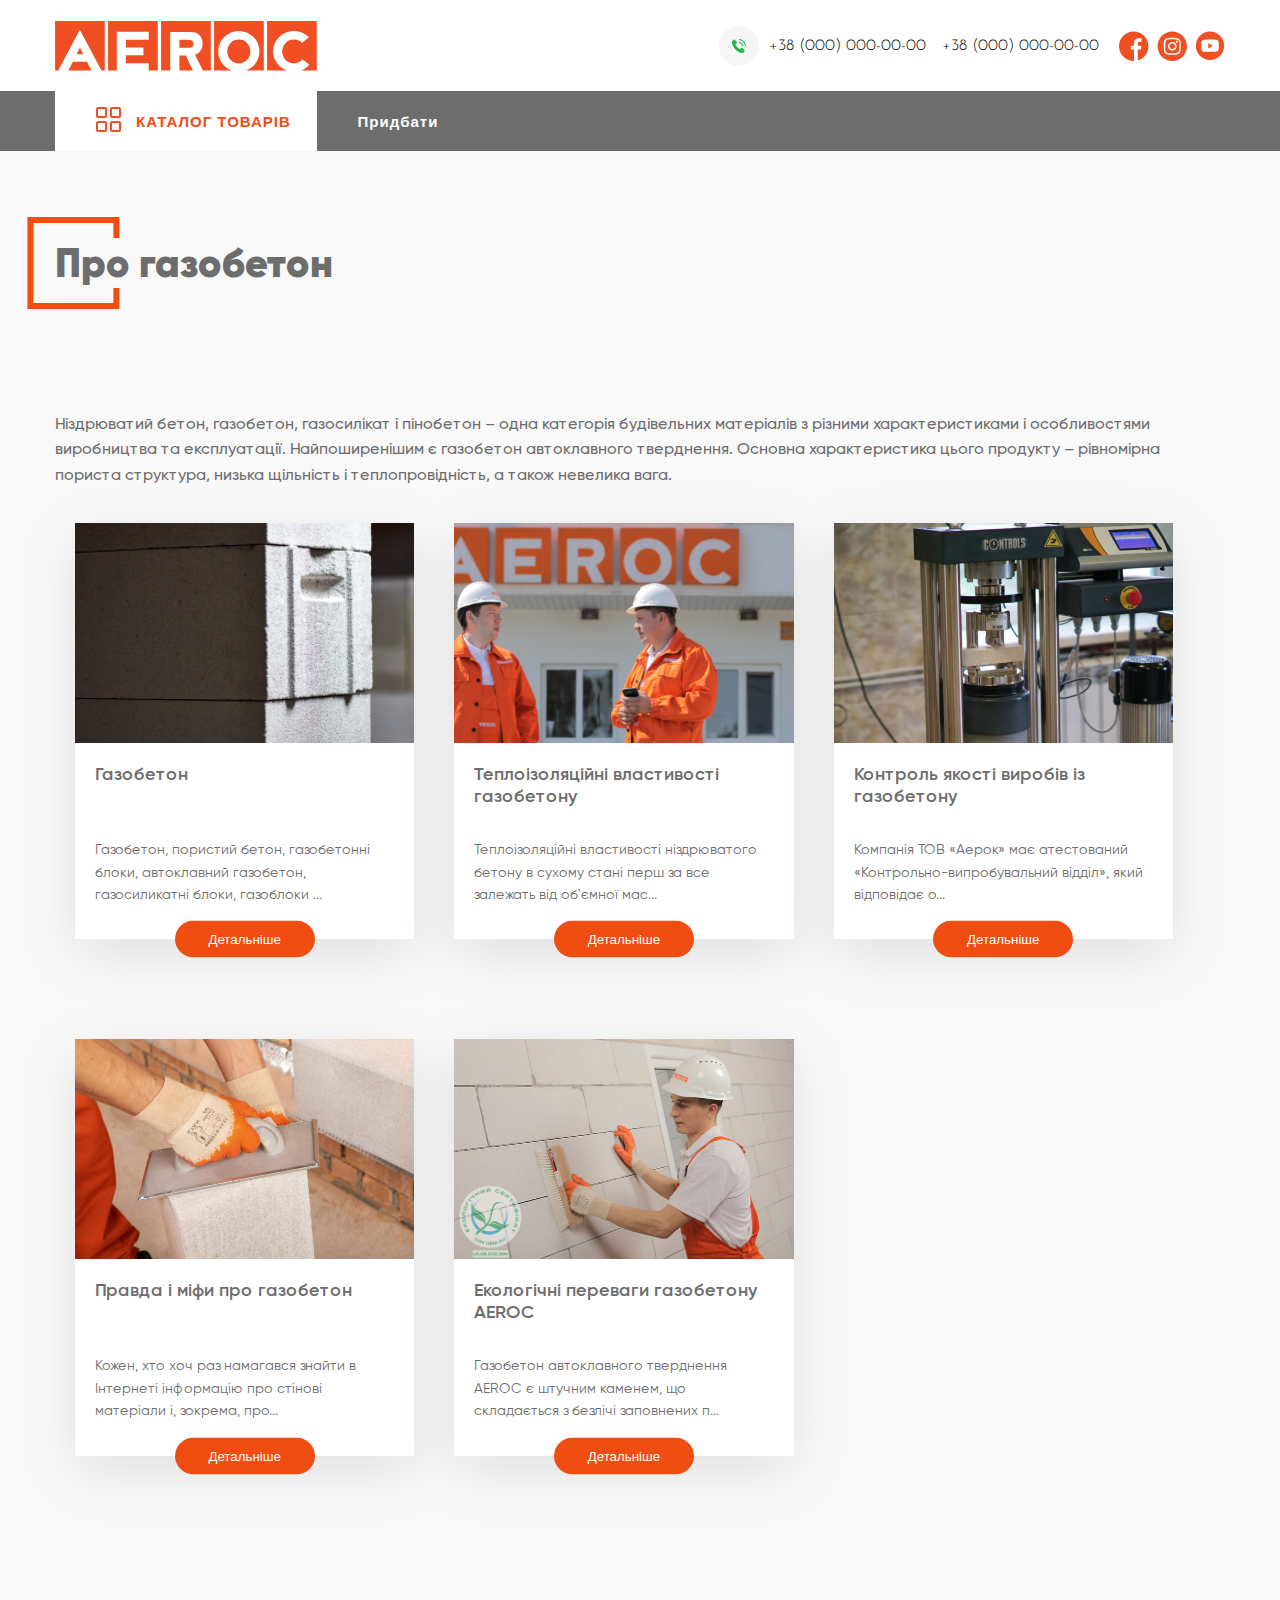
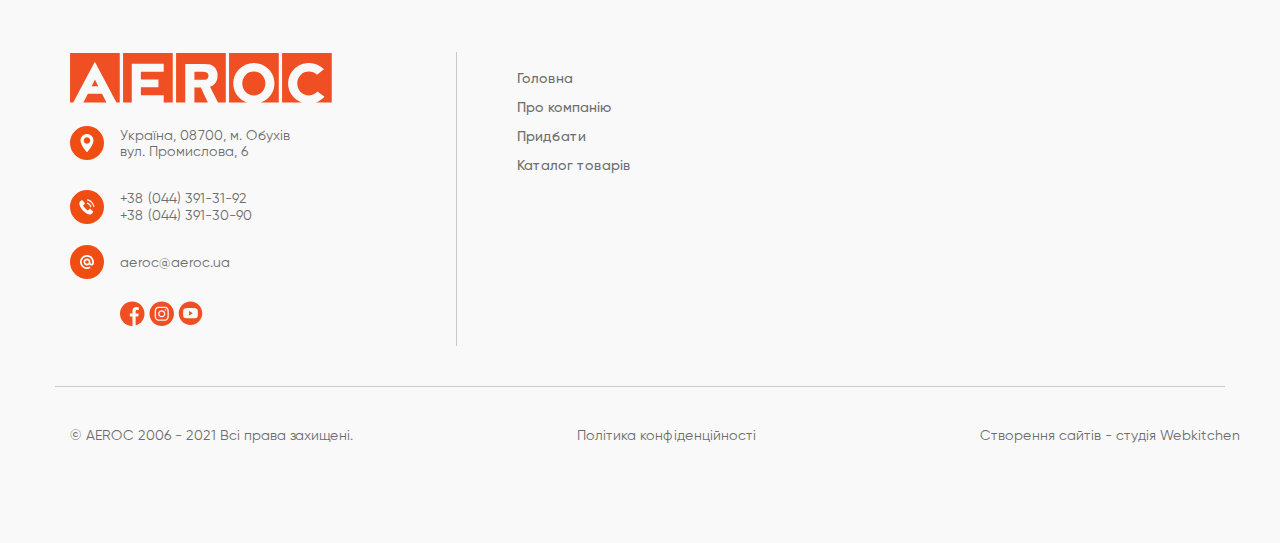
==== about-us.html @ 2d4411a0 "second" ====
<!DOCTYPE html>
<html lang="ru">

<head>
    <meta charset="UTF-8" />
    <meta name="viewport" content="width=device-width, initial-scale=1.0" />
    <title>Інформація про газобетон | Цікаві поради від AEROC</title>
    <meta name="description"
        content="Виробництво автоклавного газобетону Aeroc в містах Обухів і Березань. Блоки AEROC — найтепліший газоблок для будівництва. В наявності на складі. Замовляйте." />
    <meta name="bingbot" content="index, follow, max-snippet:-1, max-image-preview:large, max-video-preview:-1" />
    <meta property="og:title" content="Стінові блоки AEROC | Кращий газобетон в Україні | aeroc.ua" />
    <meta property="og:description"
        content="Виробництво автоклавного газобетону Aeroc в містах Обухів і Березань. Блоки AEROC — найтепліший газоблок для будівництва. В наявності на складі. Замовляйте." />
    <link rel="preconnect" href="https://fonts.gstatic.com" />
    <link href="https://fonts.googleapis.com/css2?family=Josefin+Sans:wght@300&display=swap" rel="stylesheet" />
    <link rel="stylesheet" href="./fonts/gilroy/stylesheet.css" />
    <link rel="stylesheet" href="css/main.min.css">
</head>

<body>
    <header class="header"></header>
    <section class="catalog-page__wpapper">
        <div class="container">
            <!-- title -->
            <div class="catalog-page__title">
                <span class="catalog-page-title__before"></span>
                <h1 class="catalog-page-title__title">Про газобетон</h1>
            </div>
            <div class="catalog-page__deck">
                <p> Ніздрюватий бетон, газобетон, газосилікат і пінобетон – одна категорія будівельних матеріалів з
                    різними характеристиками і особливостями виробництва та експлуатації. Найпоширенішим є газобетон
                    автоклавного тверднення. Основна характеристика цього продукту – рівномірна пориста структура,
                    низька щільність і теплопровідність, а також невелика вага.
                </p>
            </div>
            <!-- content -->
            <ul class="galereya-list">
                <li class="galereya-list__item">
                    <img src="./images/about-us/1.jpg" alt="">
                    <div class="galereya-list__text">
                        <h2>Газобетон</h2>
                        <p>Газобетон, пористий бетон, газобетонні блоки, автоклавний газобетон, газосиликатні блоки,
                            газоблоки ...</p>
                    </div>
                    <button type="btn" class="galereya-list__btn js-open-modal">Детальніше</button>
                </li>
                <li class="galereya-list__item">
                    <img src="./images/about-us/2.png" alt="">
                    <div class="galereya-list__text">
                        <h2>Теплоізоляційні властивості газобетону</h2>
                        <p>Теплоізоляційні властивості ніздрюватого бетону в сухому стані перш за все залежать від
                            об'ємної мас...</p>
                    </div>
                    <button type="btn" class="galereya-list__btn js-open-modal">Детальніше</button>
                </li>
                <li class="galereya-list__item">
                    <img src="./images/about-us/3.jpg" alt="">
                    <div class="galereya-list__text">
                        <h2>Контроль якості виробів із газобетону</h2>
                        <p>Компанія ТОВ «Аерок» має атестований «Контрольно-випробувальний відділ», який відповідає о...
                        </p>
                    </div>
                    <button type="btn" class="galereya-list__btn js-open-modal">Детальніше</button>
                </li>
                <li class="galereya-list__item">
                    <img src="./images/about-us/4.jpg" alt="">
                    <div class="galereya-list__text">
                        <h2>Правда і міфи про газобетон</h2>
                        <p>Кожен, хто хоч раз намагався знайти в Інтернеті інформацію про стінові матеріали і, зокрема,
                            про...</p>
                    </div>
                    <button type="btn" class="galereya-list__btn js-open-modal">Детальніше</button>
                </li>
                <li class="galereya-list__item">
                    <img src="./images/about-us/5.jpg" alt="">
                    <div class="galereya-list__text">
                        <h2>Екологічні переваги газобетону AEROC</h2>
                        <p>Газобетон автоклавного тверднення AEROC є штучним каменем, що складається з безлічі
                            заповнених п...</p>
                    </div>
                    <button type="btn" class="galereya-list__btn js-open-modal">Детальніше</button>
                </li>
            </ul>
            <footer class="footer"></footer>
            <div class="modal-wrapper"></div>

            <script src="./js/main.js" type="module"></script>
</body>

</html>
---- fonts/gilroy/stylesheet.css ----
@font-face {
    font-family: 'Gilroy';
    src: url('Gilroy-ExtraBold.eot');
    src: local('Gilroy ExtraBold'), local('Gilroy-ExtraBold'),
        url('Gilroy-ExtraBold.eot?#iefix') format('embedded-opentype'),
        url('Gilroy-ExtraBold.woff') format('woff'),
        url('Gilroy-ExtraBold.ttf') format('truetype');
    font-weight: 800;
    font-style: normal;
}

@font-face {
    font-family: 'Gilroy';
    src: url('Gilroy-Heavy.eot');
    src: local('Gilroy Heavy'), local('Gilroy-Heavy'),
        url('Gilroy-Heavy.eot?#iefix') format('embedded-opentype'),
        url('Gilroy-Heavy.woff') format('woff'),
        url('Gilroy-Heavy.ttf') format('truetype');
    font-weight: 900;
    font-style: normal;
}

@font-face {
    font-family: 'Gilroy';
    src: url('Gilroy-LightItalic.eot');
    src: local('Gilroy Light Italic'), local('Gilroy-LightItalic'),
        url('Gilroy-LightItalic.eot?#iefix') format('embedded-opentype'),
        url('Gilroy-LightItalic.woff') format('woff'),
        url('Gilroy-LightItalic.ttf') format('truetype');
    font-weight: 300;
    font-style: italic;
}

@font-face {
    font-family: 'Gilroy';
    src: url('Gilroy-ThinItalic.eot');
    src: local('Gilroy Thin Italic'), local('Gilroy-ThinItalic'),
        url('Gilroy-ThinItalic.eot?#iefix') format('embedded-opentype'),
        url('Gilroy-ThinItalic.woff') format('woff'),
        url('Gilroy-ThinItalic.ttf') format('truetype');
    font-weight: 100;
    font-style: italic;
}

@font-face {
    font-family: 'Gilroy';
    src: url('Gilroy-BlackItalic.eot');
    src: local('Gilroy Black Italic'), local('Gilroy-BlackItalic'),
        url('Gilroy-BlackItalic.eot?#iefix') format('embedded-opentype'),
        url('Gilroy-BlackItalic.woff') format('woff'),
        url('Gilroy-BlackItalic.ttf') format('truetype');
    font-weight: 900;
    font-style: italic;
}

@font-face {
    font-family: 'Gilroy';
    src: url('Gilroy-BoldItalic.eot');
    src: local('Gilroy Bold Italic'), local('Gilroy-BoldItalic'),
        url('Gilroy-BoldItalic.eot?#iefix') format('embedded-opentype'),
        url('Gilroy-BoldItalic.woff') format('woff'),
        url('Gilroy-BoldItalic.ttf') format('truetype');
    font-weight: bold;
    font-style: italic;
}

@font-face {
    font-family: 'Gilroy';
    src: url('Gilroy-SemiBold.eot');
    src: local('Gilroy SemiBold'), local('Gilroy-SemiBold'),
        url('Gilroy-SemiBold.eot?#iefix') format('embedded-opentype'),
        url('Gilroy-SemiBold.woff') format('woff'),
        url('Gilroy-SemiBold.ttf') format('truetype');
    font-weight: 600;
    font-style: normal;
}

@font-face {
    font-family: 'Gilroy';
    src: url('Gilroy-UltraLightItalic.eot');
    src: local('Gilroy UltraLight Italic'), local('Gilroy-UltraLightItalic'),
        url('Gilroy-UltraLightItalic.eot?#iefix') format('embedded-opentype'),
        url('Gilroy-UltraLightItalic.woff') format('woff'),
        url('Gilroy-UltraLightItalic.ttf') format('truetype');
    font-weight: 200;
    font-style: italic;
}

@font-face {
    font-family: 'Gilroy';
    src: url('Gilroy-SemiBoldItalic.eot');
    src: local('Gilroy SemiBold Italic'), local('Gilroy-SemiBoldItalic'),
        url('Gilroy-SemiBoldItalic.eot?#iefix') format('embedded-opentype'),
        url('Gilroy-SemiBoldItalic.woff') format('woff'),
        url('Gilroy-SemiBoldItalic.ttf') format('truetype');
    font-weight: 600;
    font-style: italic;
}

@font-face {
    font-family: 'Gilroy';
    src: url('Gilroy-Light.eot');
    src: local('Gilroy Light'), local('Gilroy-Light'),
        url('Gilroy-Light.eot?#iefix') format('embedded-opentype'),
        url('Gilroy-Light.woff') format('woff'),
        url('Gilroy-Light.ttf') format('truetype');
    font-weight: 300;
    font-style: normal;
}

@font-face {
    font-family: 'Gilroy';
    src: url('Gilroy-MediumItalic.eot');
    src: local('Gilroy Medium Italic'), local('Gilroy-MediumItalic'),
        url('Gilroy-MediumItalic.eot?#iefix') format('embedded-opentype'),
        url('Gilroy-MediumItalic.woff') format('woff'),
        url('Gilroy-MediumItalic.ttf') format('truetype');
    font-weight: 500;
    font-style: italic;
}

@font-face {
    font-family: 'Gilroy';
    src: url('Gilroy-ExtraBoldItalic.eot');
    src: local('Gilroy ExtraBold Italic'), local('Gilroy-ExtraBoldItalic'),
        url('Gilroy-ExtraBoldItalic.eot?#iefix') format('embedded-opentype'),
        url('Gilroy-ExtraBoldItalic.woff') format('woff'),
        url('Gilroy-ExtraBoldItalic.ttf') format('truetype');
    font-weight: 800;
    font-style: italic;
}

@font-face {
    font-family: 'Gilroy';
    src: url('Gilroy-Regular.eot');
    src: local('Gilroy Regular'), local('Gilroy-Regular'),
        url('Gilroy-Regular.eot?#iefix') format('embedded-opentype'),
        url('Gilroy-Regular.woff') format('woff'),
        url('Gilroy-Regular.ttf') format('truetype');
    font-weight: normal;
    font-style: normal;
}

@font-face {
    font-family: 'Gilroy';
    src: url('Gilroy-HeavyItalic.eot');
    src: local('Gilroy Heavy Italic'), local('Gilroy-HeavyItalic'),
        url('Gilroy-HeavyItalic.eot?#iefix') format('embedded-opentype'),
        url('Gilroy-HeavyItalic.woff') format('woff'),
        url('Gilroy-HeavyItalic.ttf') format('truetype');
    font-weight: 900;
    font-style: italic;
}

@font-face {
    font-family: 'Gilroy';
    src: url('Gilroy-Medium.eot');
    src: local('Gilroy Medium'), local('Gilroy-Medium'),
        url('Gilroy-Medium.eot?#iefix') format('embedded-opentype'),
        url('Gilroy-Medium.woff') format('woff'),
        url('Gilroy-Medium.ttf') format('truetype');
    font-weight: 500;
    font-style: normal;
}

@font-face {
    font-family: 'Gilroy';
    src: url('Gilroy-RegularItalic.eot');
    src: local('Gilroy Regular Italic'), local('Gilroy-RegularItalic'),
        url('Gilroy-RegularItalic.eot?#iefix') format('embedded-opentype'),
        url('Gilroy-RegularItalic.woff') format('woff'),
        url('Gilroy-RegularItalic.ttf') format('truetype');
    font-weight: normal;
    font-style: italic;
}

@font-face {
    font-family: 'Gilroy';
    src: url('Gilroy-UltraLight.eot');
    src: local('Gilroy UltraLight'), local('Gilroy-UltraLight'),
        url('Gilroy-UltraLight.eot?#iefix') format('embedded-opentype'),
        url('Gilroy-UltraLight.woff') format('woff'),
        url('Gilroy-UltraLight.ttf') format('truetype');
    font-weight: 200;
    font-style: normal;
}

@font-face {
    font-family: 'Gilroy';
    src: url('Gilroy-Bold.eot');
    src: local('Gilroy Bold'), local('Gilroy-Bold'),
        url('Gilroy-Bold.eot?#iefix') format('embedded-opentype'),
        url('Gilroy-Bold.woff') format('woff'),
        url('Gilroy-Bold.ttf') format('truetype');
    font-weight: bold;
    font-style: normal;
}

@font-face {
    font-family: 'Gilroy';
    src: url('Gilroy-Thin.eot');
    src: local('Gilroy Thin'), local('Gilroy-Thin'),
        url('Gilroy-Thin.eot?#iefix') format('embedded-opentype'),
        url('Gilroy-Thin.woff') format('woff'),
        url('Gilroy-Thin.ttf') format('truetype');
    font-weight: 100;
    font-style: normal;
}

@font-face {
    font-family: 'Gilroy';
    src: url('Gilroy-Black.eot');
    src: local('Gilroy Black'), local('Gilroy-Black'),
        url('Gilroy-Black.eot?#iefix') format('embedded-opentype'),
        url('Gilroy-Black.woff') format('woff'),
        url('Gilroy-Black.ttf') format('truetype');
    font-weight: 900;
    font-style: normal;
}
---- css/main.min.css ----
body{margin:0;padding:0;font-family:'Gilroy';font-weight:500}.container{width:1170px;padding-right:15px;padding-left:15px;margin-right:auto;margin-left:auto}.header{width:100%}.header-top{display:-webkit-box;display:-ms-flexbox;display:flex;-webkit-box-pack:justify;-ms-flex-pack:justify;justify-content:space-between;-webkit-box-align:center;-ms-flex-align:center;align-items:center;padding:20px 0}.header-top .header-top__logo .logo{display:block}.header-top .header-top__logo .logo img{display:block;width:262px}.header-top .header-top__right{display:-webkit-box;display:-ms-flexbox;display:flex;-webkit-box-align:center;-ms-flex-align:center;align-items:center}.header-top .header-number{position:relative;display:-webkit-box;display:-ms-flexbox;display:flex;-webkit-box-align:center;-ms-flex-align:center;align-items:center;padding-left:50px;margin-right:20px}.header-top .header-number .header-number__item{font-family:'Josefin Sans', sans-serif;font-weight:300;text-decoration:none;color:#010101;line-height:1;font-size:16px;margin-right:16px}.header-top .header-number .header-number__item:last-child{margin-right:0}.header-top .header-number .header-number__icon{position:absolute;left:0;top:50%;-webkit-transform:translateY(-50%);transform:translateY(-50%);width:40px;height:40px;background-color:#f6f6f6;border-radius:50%}.header-top .header-number .header-number__icon img{position:absolute;left:50%;top:50%;width:15px;height:15px;-webkit-transform:translate(-50%, -50%);transform:translate(-50%, -50%)}.header-top .header-social{display:-webkit-box;display:-ms-flexbox;display:flex;-webkit-box-align:center;-ms-flex-align:center;align-items:center}.header-top .header-social .header-social__item{display:block;width:30px;height:30px;font-size:0;background-repeat:no-repeat;background-size:contain;background-position:center;margin-right:8px}.header-top .header-social .header-social__item:last-child{margin-right:0}.header-top .header-social .header-social__item.facebook{background-image:url(../images/fb.svg)}.header-top .header-social .header-social__item.instagram{background-image:url(../images/in.svg)}.header-top .header-social .header-social__item.youTube{background-image:url(../images/yu.svg)}.header-bottom{position:relative;width:100%;height:60px;background-color:#6d6d6d}.header-bottom .header-nav{display:-webkit-box;display:-ms-flexbox;display:flex}.header-bottom .header-nav .header-nav__btn{position:relative;display:inline-block;width:262px;white-space:nowrap;height:60px;border:1px solid transparent;cursor:pointer;padding:0 40px 0 80px;text-transform:uppercase;font-weight:600;font-size:15px;background-color:#ffffff;letter-spacing:1px;color:#f04d12;-webkit-transition:all 0.3s;transition:all 0.3s}.header-bottom .header-nav .header-nav__btn .header-nav__btn-icon{position:absolute;left:40px;top:50%;-webkit-transform:translateY(-50%);transform:translateY(-50%)}.header-bottom .header-nav .header-nav__btn:focus,.header-bottom .header-nav .header-nav__btn:hover{background-color:#f04d12;color:#ffffff;padding:0 35px 0 85px}.header-bottom .header-nav .header-nav__btn:focus .header-nav__btn-icon svg rect,.header-bottom .header-nav .header-nav__btn:hover .header-nav__btn-icon svg rect{stroke:#ffffff}.header-bottom .header-nav .header-nav__buy{position:relative;display:inline-block;width:162px;white-space:nowrap;height:60px;border:1px solid transparent;cursor:pointer;text-align:center;font-weight:700;font-size:15px;background-color:transparent;letter-spacing:1px;color:#ffffff;-webkit-transition:all 0.3s;transition:all 0.3s}.header-bottom .header-nav .header-nav__buy:focus,.header-bottom .header-nav .header-nav__buy:hover{background-color:#ffffff;color:#f04d12}.header-catalog{position:absolute;top:100%;left:0;width:100%;height:0;background-color:#ffffff;z-index:99;overflow:hidden;-webkit-transition:all 0.3s;transition:all 0.3s}.header-catalog .header-catalog__contain{width:1170px;margin:0 auto}.header-catalog .header-catalog__contain .header-catalog__list{width:262px;height:0;overflow:hidden;padding:30px 0;-webkit-transition:all 0.3s;transition:all 0.3s}.header-catalog .header-catalog__contain .header-catalog__list .header-link{display:block;margin-bottom:20px;text-decoration:none;font-weight:500;font-size:14px;text-transform:uppercase;color:#000;-webkit-transition:all 0.3s;transition:all 0.3s}.header-catalog .header-catalog__contain .header-catalog__list .header-link:hover{color:#f04d12}.header-catalog .header-catalog__contain .header-catalog__list .header-link:last-child{margin-bottom:0}.header-catalog.active{height:300px}.header-catalog.active .header-catalog__list{height:300px}.main-slider{position:relative}.main-slider .main-slider__item{position:relative;display:block;width:100%;min-height:800px;background-repeat:no-repeat;background-size:cover;background-position:center}.main-slider .main-slider__item:nth-child(1){background-image:url(../images/main-slider/1.jpg)}.main-slider .main-slider__item:nth-child(2){background-image:url(../images/main-slider/2.jpg)}.main-slider .main-slider__item:nth-child(3){background-image:url(../images/main-slider/3.jpg)}.main-slider .main-slider__item:nth-child(4){background-image:url(../images/main-slider/4.jpg)}.main-slider .main-slider__item:nth-child(5){background-image:url(../images/main-slider/5.jpg)}.main-slider .main-slider__item:nth-child(6){background-image:url(../images/main-slider/6.jpg)}.main-slider .main-slider__item:nth-child(7){background-image:url(../images/main-slider/7.jpg)}.main-slider .main-slider__item:nth-child(8){background-image:url(../images/main-slider/8.jpg)}.main-slider .swiper-button-next{right:3.03em}.main-slider .swiper-button-prev{left:3.03em}.main-slider .swiper-button-next::after,.main-slider .swiper-button-prev::after{color:#ffffff;font-weight:bold}.main-slider .main-slider__content{display:-webkit-box;display:-ms-flexbox;display:flex;-webkit-box-align:center;-ms-flex-align:center;align-items:center;min-height:800px}.main-slider .main-slider__content .box{position:relative}.main-slider .main-slider__content .box .box-content{position:relative;padding:20px 30px;background-color:rgba(240,77,16,0.7);z-index:2}.main-slider .main-slider__content .box .box-content .box-title{text-transform:uppercase;font-weight:900;color:#ffffff;font-size:50px;margin:0}.main-slider .main-slider__content .box .box-content .box-text{font-weight:400;color:#ffffff;font-size:16px}.main-slider .main-slider__content .box .box-before{position:absolute;left:0;top:50%;-webkit-transform:translateY(-50%);transform:translateY(-50%)}.main-slider .main-slider__content .box .box-before::before{position:absolute;left:0;top:0;content:"";width:180px;height:220px;border:12px solid rgba(255,255,255,0.7);-webkit-transform:translate(-20%, -50%);transform:translate(-20%, -50%)}.catalog-wrapper{position:relative;width:100%;background-color:#f9f9f9}.catalog-wrapper .catalog-title{position:relative;-webkit-transform:translateY(-50%);transform:translateY(-50%);text-align:center;z-index:3}.catalog-wrapper .catalog-title .catalog-title__block{position:relative;display:inline-block}.catalog-wrapper .catalog-title .catalog-title__block .catalog-title__before{position:absolute;left:0;top:50%;-webkit-transform:translateY(-50%);transform:translateY(-50%)}.catalog-wrapper .catalog-title .catalog-title__block .catalog-title__before::before{position:absolute;left:0;top:0;content:"";width:180px;height:160px;border:12px solid #f04d12;-webkit-transform:translate(-30%, -50%);transform:translate(-30%, -50%);z-index:1}.catalog-wrapper .catalog-title .catalog-title__block .catalog-title__text{position:relative;text-align:center;display:inline-block;font-weight:900;color:#6d6d6d;font-size:60px;padding:20px 30px;background-color:#fff;-webkit-box-shadow:0px 0px 30px rgba(0,0,0,0.26);box-shadow:0px 0px 30px rgba(0,0,0,0.26);z-index:2;margin:0}.catalog-wrapper .catalog-title .catalog-title__block .catalog-title__text span{color:#f04d12;text-transform:uppercase}.catalog-wrapper .content{display:-webkit-box;display:-ms-flexbox;display:flex;-webkit-box-pack:justify;-ms-flex-pack:justify;justify-content:space-between;width:1420px;margin:0 auto;padding:40px 0 100px 0}.catalog-wrapper .content .content-first{width:375px}.catalog-wrapper .content .content-first .content-title{position:relative;padding:0 0 0 20px;margin:0}.catalog-wrapper .content .content-first .content-title .content-title__before{position:absolute;left:0;top:50%;-webkit-transform:translateY(-50%);transform:translateY(-50%)}.catalog-wrapper .content .content-first .content-title .content-title__before:before{position:absolute;left:0;top:0;content:"";width:80px;height:80px;border:8px solid #f04d12;-webkit-transform:translate(-10%, -50%);transform:translate(-10%, -50%);z-index:1}.catalog-wrapper .content .content-first .content-title .content-title__text{position:relative;font-size:36px;font-weight:900;color:#6d6d6d;background-color:#f9f9f9;z-index:2}.catalog-wrapper .content .content-first .content-first__text{color:#6d6d6d;line-height:1.6;font-weight:400;padding-top:20px}.catalog-wrapper .content .content-slider{width:1010px}.catalog-wrapper .content .content-slider .catalog-slider__item{position:relative;padding:20px;background-color:#ffffff;-webkit-box-sizing:border-box;box-sizing:border-box;min-height:330px;-webkit-transition:all 0.3s;transition:all 0.3s}.catalog-wrapper .content .content-slider .catalog-slider__item:hover .catalog-slider__img{-webkit-transform:scale(1.05);transform:scale(1.05)}.catalog-wrapper .content .content-slider .catalog-slider__item .catalog-slider__btn{display:block;width:100%;color:#ffffff;background-color:#6d6d6d;text-align:center;text-decoration:none;padding:10px 0;font-size:14px;position:absolute;bottom:0;left:0;-webkit-transition:all 0.2s;transition:all 0.2s}.catalog-wrapper .content .content-slider .catalog-slider__item .catalog-slider__btn:hover{background-color:#f04d12}.catalog-wrapper .content .content-slider .catalog-slider__title{text-align:center;font-size:18px;font-weight:600;color:#6d6d6d}.catalog-wrapper .content .content-slider .catalog-slider__img{width:80%;display:-webkit-box;display:-ms-flexbox;display:flex;-webkit-box-align:center;-ms-flex-align:center;align-items:center;-webkit-box-pack:center;-ms-flex-pack:center;justify-content:center;min-height:200px;max-height:200px;margin:0 auto;margin-bottom:30px;-webkit-transition:all 0.3s;transition:all 0.3s}.catalog-wrapper .content .content-slider .catalog-slider__img img{display:block;width:100%}.benefits-wrapper{position:relative}.benefits-wrapper .benefits{display:-webkit-box;display:-ms-flexbox;display:flex;-webkit-box-pack:justify;-ms-flex-pack:justify;justify-content:space-between;padding:40px 0 120px 0}.benefits-wrapper .benefits .benefits-first{position:relative;width:550px}.benefits-wrapper .benefits .benefits-first .benefits-first__title{position:relative;display:-webkit-box;display:-ms-flexbox;display:flex;-webkit-box-align:center;-ms-flex-align:center;align-items:center;z-index:3}.benefits-wrapper .benefits .benefits-first .benefits-first__title .number{font-size:300px;margin:0;line-height:1;font-weight:700;color:#fa5f2e;padding-right:40px}.benefits-wrapper .benefits .benefits-first .benefits-first__title .text{position:relative;font-weight:700;font-size:40px;line-height:1;color:#6d6d6d;background-color:#ffffff;z-index:2}.benefits-wrapper .benefits .benefits-first .benefits-first__title .before{position:absolute;right:60px;top:50%;-webkit-transform:translateY(-50%);transform:translateY(-50%)}.benefits-wrapper .benefits .benefits-first .benefits-first__title .before:before{position:absolute;right:0;top:0;content:"";width:140px;height:120px;border:8px solid #fa5f2e;-webkit-transform:translate(-20%, -50%);transform:translate(-20%, -50%);z-index:1}.benefits-wrapper .benefits .benefits-first .benefits-first__img{z-index:2;position:absolute;width:100%;left:-120px;top:180px}.benefits-wrapper .benefits .benefits-first .benefits-first__img img{display:block;width:100%}.benefits-wrapper .benefits .benefits-second{padding-top:120px;width:570px}.benefits-wrapper .benefits .benefits-second .benefits-list{padding-left:0;list-style-type:none;display:-webkit-box;display:-ms-flexbox;display:flex;-webkit-box-pack:justify;-ms-flex-pack:justify;justify-content:space-between;-ms-flex-wrap:wrap;flex-wrap:wrap}.benefits-wrapper .benefits .benefits-second .benefits-list__item{width:30%;margin-bottom:40px;text-align:center}.benefits-wrapper .benefits .benefits-second .benefits-list__item img{display:inline-block;text-align:center}.benefits-wrapper .benefits .benefits-second .benefits-list__item .benefits-list__title{font-size:14px;text-align:center;color:#6d6d6d}.benefits-wrapper .benefits-blur-icon-second,.benefits-wrapper .benefits-blur-icon-first{position:absolute;left:10%;top:20%;width:80px;height:80px;background-color:#f04d12;-webkit-filter:blur(45px);filter:blur(45px);border-radius:100%}.benefits-wrapper .benefits-blur-icon-second{left:50%;top:50%;-webkit-transform:translate(-100%, -50%);transform:translate(-100%, -50%)}.information-wrapper{position:relative;background-color:#f9f9f9;padding:100px 0 140px 0;overflow:hidden}.information-wrapper .information-title{text-align:center}.information-wrapper .information-title .information-title__block{position:relative;text-align:center;display:inline-block}.information-wrapper .information-title .information-title__block .text{position:relative;color:#6d6d6d;font-size:40px;background-color:#f9f9f9;z-index:2}.information-wrapper .information-title .information-title__block .before{position:absolute;top:50%;left:0;-webkit-transform:translateY(-50%);transform:translateY(-50%)}.information-wrapper .information-title .information-title__block .before::before{position:absolute;left:0;top:0;content:"";width:80px;height:80px;border:8px solid #f04d12;-webkit-transform:translate(-30%, -50%);transform:translate(-30%, -50%);z-index:1}.information-wrapper .information-list{display:-webkit-box;display:-ms-flexbox;display:flex;-webkit-box-pack:justify;-ms-flex-pack:justify;justify-content:space-between;padding:0;margin:40px 0 0 0;list-style-type:none}.information-wrapper .information-list .item-link{display:block;text-decoration:none}.information-wrapper .information-list .item{width:32%;background-color:#ffffff;-webkit-transition:all 0.3s;transition:all 0.3s}.information-wrapper .information-list .item .item-img{display:block}.information-wrapper .information-list .item .item-img img{display:block;width:100%}.information-wrapper .information-list .item .item-title{padding:20px;margin:0;font-weight:600;color:#6d6d6d;font-size:18px}.information-wrapper .information-list .item:hover{-webkit-box-shadow:0px 15px 55px rgba(0,0,0,0.26);box-shadow:0px 15px 55px rgba(0,0,0,0.26)}.information-wrapper .information-blur-icon-second,.information-wrapper .information-blur-icon-first{position:absolute;left:5%;top:30%;width:80px;height:80px;background-color:#f04d12;-webkit-filter:blur(45px);filter:blur(45px);border-radius:100%}.information-wrapper .information-blur-icon-second{left:90%;top:95%;-webkit-transform:translate(-100%, -50%);transform:translate(-100%, -50%)}.footer{padding-top:100px}.footer-top{display:-webkit-box;display:-ms-flexbox;display:flex;padding-bottom:40px}.footer-top .footer-top__item{width:33%;border-right:1px solid #cacaca}.footer-top .footer-top__item:last-child{border-right:1px solid transparent}.footer-top .footer-logo{margin-bottom:20px}.footer-top .footer-contact{padding:0;margin:0;list-style-type:none}.footer-top .footer-contact .footer-contact__item{position:relative;margin-bottom:30px;color:#6d6d6d;font-size:14px;font-weight:400;line-height:1.2;padding-left:50px}.footer-top .footer-contact .footer-contact__item .e-nexus__make{position:absolute;left:0;top:50%;-webkit-transform:translateY(-50%);transform:translateY(-50%);width:34px;height:34px;background-color:#f04d12;border-radius:50%}.footer-top .footer-contact .footer-contact__item .e-nexus__make svg{position:absolute;left:50%;top:50%;-webkit-transform:translate(-50%, -50%);transform:translate(-50%, -50%)}.footer-top .footer-social{padding-left:50px;display:-webkit-box;display:-ms-flexbox;display:flex;-webkit-box-align:center;-ms-flex-align:center;align-items:center;margin-bottom:20px}.footer-top .footer-social .footer-social__item{display:block;width:25px;height:25px;font-size:0;background-repeat:no-repeat;background-size:contain;background-position:center;margin-right:4px}.footer-top .footer-social .footer-social__item:last-child{margin-right:0}.footer-top .footer-social .footer-social__item.facebook{background-image:url(../images/fb.svg)}.footer-top .footer-social .footer-social__item.instagram{background-image:url(../images/in.svg)}.footer-top .footer-social .footer-social__item.youTube{background-image:url(../images/yu.svg)}.footer-top .footer-listLink{list-style-type:none;padding:0 0 0 60px}.footer-top .footer-listLink .footer-listLink__item{margin-bottom:10px}.footer-top .footer-listLink .footer-listLink__item a{font-size:14px;text-decoration:none;font-weight:500;color:#6d6d6d;-webkit-transition:all 0.3s;transition:all 0.3s}.footer-top .footer-listLink .footer-listLink__item a:hover{color:#f04d12}.footer-bootom{width:100%;padding:40px 0;border-top:1px solid #cacaca}.footer-bootom .footer-bootom-link{display:-webkit-box;display:-ms-flexbox;display:flex;-webkit-box-pack:justify;-ms-flex-pack:justify;justify-content:space-between;-webkit-box-align:center;-ms-flex-align:center;align-items:center}.footer-bootom .footer-bootom-link a{font-size:14px;text-decoration:none;color:#6d6d6d;font-weight:400}.footer-bootom .footer-bootom-link a:hover{text-decoration:underline;color:#f04d12}.modal-wrapper{display:none;position:fixed;left:0;top:0;width:100%;height:100vh;background-color:rgba(0,0,0,0.8);z-index:100}.modal-wrapper .modal-close{position:absolute;right:30px;top:0;font-size:20px;padding:20px 18px 24px 18px;line-height:0;background-color:#f04d12;color:#ffffff;cursor:pointer;border-bottom-right-radius:10px;border-bottom-left-radius:10px}.modal-wrapper .modal{position:absolute;left:50%;top:50%;-webkit-transform:translate(-50%, -50%);transform:translate(-50%, -50%);width:300px;padding:40px 30px 30px 30px;background-color:#ffffff}.modal-wrapper .modal .modal-form .modal-form__title{margin:0;text-align:center;font-size:20px;font-weight:400;text-transform:uppercase;margin-bottom:20px}.modal-wrapper .modal .modal-form .input{position:relative;width:100%;-webkit-box-sizing:border-box;box-sizing:border-box;padding:14px 10px;margin-bottom:20px;border:1px solid transparent;outline:none;border-bottom:1px solid #999999;font-family:'Gilroy';font-size:16px}.modal-wrapper .modal .modal-form .input::-webkit-input-placeholder{text-transform:uppercase}.modal-wrapper .modal .modal-form .input:-ms-input-placeholder{text-transform:uppercase}.modal-wrapper .modal .modal-form .input::-ms-input-placeholder{text-transform:uppercase}.modal-wrapper .modal .modal-form .input::placeholder{text-transform:uppercase}.modal-wrapper .modal .modal-form .modal-form__submit{display:block;width:160px;padding:10px 0;margin:0 auto;color:#ffffff;cursor:pointer;margin-top:20px;border:1px solid transparent;background-color:#f04d12}.catalog-page__wpapper{width:100%;padding:60px 0;background-color:#f9f9f9}.catalog-page__wpapper .catalog-page__title{position:relative;display:inline-block;margin-bottom:80px}.catalog-page__wpapper .catalog-page__title .catalog-page-title__before{position:absolute;left:0;top:50%;-webkit-transform:translateY(-50%);transform:translateY(-50%)}.catalog-page__wpapper .catalog-page__title .catalog-page-title__before::before{position:absolute;content:"";left:0;top:0;-webkit-transform:translate(-30%, -50%);transform:translate(-30%, -50%);width:80px;height:80px;border:6px solid #f04d12;z-index:1}.catalog-page__wpapper .catalog-page__title .catalog-page-title__title{position:relative;color:#6d6d6d;font-weight:900;font-size:40px;background-color:#f9f9f9;z-index:2}.catalog-page__wpapper .catalog-page__contetn .list-content{display:-webkit-box;display:-ms-flexbox;display:flex;-webkit-box-pack:justify;-ms-flex-pack:justify;justify-content:space-between;-ms-flex-wrap:wrap;flex-wrap:wrap;list-style-type:none;padding:0;margin-bottom:80px}.catalog-page__wpapper .catalog-page__contetn .list-content .list-content__item{position:relative;width:31%;background-color:#ffffff;-webkit-box-shadow:0px 15px 55px rgba(0,0,0,0.16);box-shadow:0px 15px 55px rgba(0,0,0,0.16);margin-bottom:60px}.catalog-page__wpapper .catalog-page__contetn .list-content .list-content__item .list-content__img{position:relative;width:100%;height:300px;margin-bottom:20px}.catalog-page__wpapper .catalog-page__contetn .list-content .list-content__item .list-content__img img{position:absolute;left:50%;top:50%;-webkit-transform:translate(-50%, -50%);transform:translate(-50%, -50%);max-width:250px}.catalog-page__wpapper .catalog-page__contetn .list-content .list-content__item .list-content__title{text-align:center;text-transform:uppercase;color:#6d6d6d;font-size:20px;font-weight:600;margin-bottom:20px}.catalog-page__wpapper .catalog-page__contetn .list-content .list-content__item .list-content__desk{color:#6d6d6d;font-weight:400px;font-size:14px;padding:0 25px;line-height:1.4;margin-bottom:40px}.catalog-page__wpapper .catalog-page__contetn .list-content .list-content__item .list-content__btn{position:absolute;top:100%;left:50%;-webkit-transform:translate(-50%, -50%);transform:translate(-50%, -50%);background-color:#f04d12;color:#ffffff;border:1px solid transparent;padding:14px 50px;border-radius:40px;text-transform:uppercase;font-weight:700;font-size:12px;cursor:pointer}.catalog-page__wpapper .catalog-page__contetn .content{margin-bottom:20px}.catalog-page__wpapper .catalog-page__contetn .content .content-title{font-weight:700;font-size:26px;color:#444a52}.catalog-page__wpapper .catalog-page__contetn .content .content-text{font-size:16px;line-height:1.4;font-weight:400;margin:0;margin-bottom:20px}.catalog-page__wpapper .catalog-page__contetn .content .content-img{display:block;width:50%;margin:0 auto;margin-bottom:20px}.catalog-page__deck p{font-size:16px;font-weight:500;color:#6d6d6d;line-height:1.6}.catalog-page__deck p span{font-weight:700}.video{display:-webkit-box;display:-ms-flexbox;display:flex;-ms-flex-wrap:wrap;flex-wrap:wrap;list-style-type:none;padding:0}.video .video-item__active{position:relative}.video .video-item__active .video-item__overlay{position:absolute;left:0;top:0;width:100%;height:100%;background-color:rgba(0,0,0,0.6);-webkit-box-sizing:border-box;box-sizing:border-box;opacity:0;-webkit-transition:all 0.3s;transition:all 0.3s}.video .video-item__active .video-item__overlay::before{position:absolute;content:"";top:50%;left:50%;-webkit-transform:translate(-50%, -50%);transform:translate(-50%, -50%);width:70px;height:70px;border-radius:50%;background-color:#f04d12;background-image:url(../images/video/video.svg);background-repeat:no-repeat;background-position:center}.video .video-item__active:hover .video-item__overlay{opacity:1;cursor:pointer}.video .video-item{position:relative;width:31%;-webkit-box-sizing:border-box;box-sizing:border-box;margin:10px}.video .video-item img{display:block;width:100%}.js-video-overlay-modal{position:fixed;display:none;top:0;left:0;width:100%;height:100vh;background-color:rgba(0,0,0,0.6);z-index:999}.js-video-overlay-modal .js-video-overlay-modal__video{position:absolute;left:50%;top:50%;-webkit-transform:translate(-50%, -50%);transform:translate(-50%, -50%);width:700px;height:400px}.js-video-overlay-modal .js-video-overlay-modal__close{color:#ffffff;position:absolute;right:0;top:0;background:rgba(30,30,30,0.6);padding:10px 20px;font-weight:300;cursor:pointer;-webkit-transition:all 0.3s;transition:all 0.3s}.js-video-overlay-modal .js-video-overlay-modal__close:hover{background-color:#f04d12}.galereya-list{display:-webkit-box;display:-ms-flexbox;display:flex;-ms-flex-wrap:wrap;flex-wrap:wrap;padding:0;list-style-type:none}.galereya-list .galereya-list__item{position:relative;width:29%;-webkit-box-shadow:0px 15px 55px rgba(0,0,0,0.1);box-shadow:0px 15px 55px rgba(0,0,0,0.1);background-color:#ffffff;margin:20px 20px 80px 20px;-webkit-transition:all 0.3s;transition:all 0.3s}.galereya-list .galereya-list__item:hover{-webkit-box-shadow:0px 15px 55px rgba(0,0,0,0.26);box-shadow:0px 15px 55px rgba(0,0,0,0.26)}.galereya-list .galereya-list__item img{display:block;width:100%;min-height:220px;max-height:220px;-o-object-fit:cover;object-fit:cover;margin-bottom:20px}.galereya-list .galereya-list__item .galereya-list__text{position:relative;padding:0 20px 20px 20px;-webkit-box-sizing:border-box;box-sizing:border-box}.galereya-list .galereya-list__item .galereya-list__text h2{font-size:18px;font-weight:600;min-height:60px;color:#6d6d6d}.galereya-list .galereya-list__item .galereya-list__text p{color:#6d6d6d;font-weight:400;font-size:14px;line-height:1.6}.galereya-list .galereya-list__item .galereya-list__btn{position:absolute;left:50%;top:100%;-webkit-transform:translate(-50%, -50%);transform:translate(-50%, -50%);width:140px;background-color:#f04d12;padding:10px 0;border:1px solid transparent;outline:none;color:#ffffff;border-radius:40px;cursor:pointer}@media (max-width: 1460px){.catalog-wrapper .content{width:1170px}.catalog-wrapper .content .content-slider{width:740px}}@media (max-width: 1170px){.container{width:968px}.main-slider .main-slider__item,.main-slider .main-slider__content{min-height:600px}.catalog-wrapper .content{width:968px;-webkit-box-orient:vertical;-webkit-box-direction:normal;-ms-flex-direction:column;flex-direction:column}.catalog-wrapper .content .content-slider{width:100%}.header-catalog .header-catalog__contain{width:968px}}@media (max-width: 990px){.container{width:720px}.header-catalog .header-catalog__contain{width:720px}.header-top .header-number{-webkit-box-orient:vertical;-webkit-box-direction:normal;-ms-flex-direction:column;flex-direction:column}.header-top .header-number .header-number__item{margin-right:0}.main-slider .main-slider__content .box .box-content .box-title{font-size:24px}.main-slider .main-slider__item{min-height:500px}.main-slider .main-slider__content{-webkit-box-pack:center;-ms-flex-pack:center;justify-content:center;min-height:500px}.catalog-wrapper .catalog-title .catalog-title__block .catalog-title__text{font-size:40px}.catalog-wrapper .catalog-title .catalog-title__block .catalog-title__before::before{width:140px;height:140px;border:8px solid #f04d12}.catalog-wrapper .content{width:720px}.catalog-wrapper .content .content-first{width:100%}.catalog-wrapper .content .content-first .content-title .content-title__text{font-size:30px}.catalog-wrapper .content .content-first .content-title .content-title__before:before{border:6px solid #f04d12;width:60px;height:60px}.benefits-wrapper .benefits{-webkit-box-orient:vertical;-webkit-box-direction:normal;-ms-flex-direction:column;flex-direction:column}.benefits-wrapper .benefits .benefits-first{margin:0 auto}.benefits-wrapper .benefits .benefits-first .benefits-first__img{width:50%;left:50%;top:120px;-webkit-transform:translateX(-100%);transform:translateX(-100%)}.benefits-wrapper .benefits .benefits-first .benefits-first__title .number{font-size:200px}.benefits-wrapper .benefits .benefits-first .benefits-first__title .before{right:180px}.benefits-wrapper .benefits .benefits-first .benefits-first__title .before:before{width:90px;height:100px}.benefits-wrapper .benefits .benefits-first .benefits-first__title .before:before{border:6px solid #fa5f2e}.benefits-wrapper .benefits .benefits-second{width:100%}.information-wrapper .information-list{-webkit-box-orient:vertical;-webkit-box-direction:normal;-ms-flex-direction:column;flex-direction:column}.information-wrapper .information-list .item{width:100%;margin-bottom:40px}.footer-top{-webkit-box-orient:vertical;-webkit-box-direction:normal;-ms-flex-direction:column;flex-direction:column}.footer-top .footer-top__item{width:100%;border-right:1px solid transparent}.footer-top .footer-listLink{padding:0}.footer-top .footer-social{padding-left:0}.footer-bootom .footer-bootom-link{-webkit-box-orient:vertical;-webkit-box-direction:normal;-ms-flex-direction:column;flex-direction:column}.footer-bootom .footer-bootom-link a{margin-bottom:20px}.catalog-page__wpapper .catalog-page__title .catalog-page-title__title{font-size:30px}.catalog-page__wpapper .catalog-page__title .catalog-page-title__before::before{left:10px}.catalog-page__wpapper .catalog-page__contetn .list-content .list-content__item{width:48%}.video .video-item{width:46%}.galereya-list .galereya-list__item{width:44%}}@media (max-width: 760px){.container{width:90%}.header-catalog .header-catalog__contain{width:90%}.header-nav{width:100% !important;padding:0 !important}.header-bottom,.header-bottom .header-nav .header-nav__btn,.header-bottom .header-nav .header-nav__buy{height:50px}.header-top .header-number .header-number__icon{width:30px;height:30px}.header-top .header-number .header-number__item{font-size:14px}.header-top .header-top__logo .logo img,.header-top .header-top__logo .logo{width:140px}.header-top .header-social{display:none}.header-top .header-number{margin-right:0;padding-left:40px}.header-bottom .header-nav .header-nav__btn{width:200px}.header-bottom .header-nav .header-nav__btn{width:200px;padding:0 40px 0 50px;font-size:12px}.header-bottom .header-nav .header-nav__btn .header-nav__btn-icon{left:15px}.header-bottom .header-nav .header-nav__btn:focus,.header-bottom .header-nav .header-nav__btn:hover{padding:0 40px 0 50px}.header-bottom .header-nav .header-nav__buy{font-size:12px}.main-slider .main-slider__item{min-height:280px}.main-slider .main-slider__content{min-height:280px}.main-slider .main-slider__content .box .box-content{padding:18px}.catalog-wrapper .catalog-title .catalog-title__block .catalog-title__text{font-size:24px}.catalog-wrapper .catalog-title .catalog-title__block .catalog-title__before::before{width:90px;height:90px;border:6px solid #f04d12}.main-slider .main-slider__content .box .box-content .box-title{font-size:20px}.main-slider .main-slider__content .box .box-content .box-text{font-size:14px}.main-slider .main-slider__content .box .box-before::before{display:none}.main-slider .swiper-button-prev{left:10px}.main-slider .swiper-button-next{right:10px}.catalog-wrapper .content{width:90%}.benefits-wrapper .benefits{padding:40px 0 40px 0}.benefits-wrapper .benefits .benefits-first{width:100%}.benefits-wrapper .benefits .benefits-first .benefits-first__title .text{font-size:30px}.benefits-wrapper .benefits .benefits-first .benefits-first__title .before{right:10px}.benefits-wrapper .benefits .benefits-first .benefits-first__title .text{padding:4px 0}.benefits-wrapper .benefits .benefits-second .benefits-list__item{width:50%}.information-wrapper{padding:60px 0 40px 0}.information-wrapper .information-title .information-title__block .text{font-size:30px}.information-wrapper .information-title .information-title__block .before::before{border:6px solid #f04d12}.modal-wrapper .modal-close{right:0;border-bottom-right-radius:0;border-bottom-left-radius:0}.catalog-page__wpapper .catalog-page__contetn .list-content .list-content__item{width:100%}.catalog-page__wpapper .catalog-page__contetn .content .content-img{width:100%}.catalog-page__wpapper .catalog-page__title .catalog-page-title__title{font-size:24px;padding:4px 0}.catalog-page__wpapper .catalog-page__title .catalog-page-title__before{left:5px}.video .video-item{width:100%}.js-video-overlay-modal .js-video-overlay-modal__video{width:90%;height:240px}.galereya-list .galereya-list__item{width:100%;margin:0 0 60px 0}}@media (max-width: 400px){.catalog-wrapper .catalog-title .catalog-title__block .catalog-title__before::before{left:10px}}
/*# sourceMappingURL=main.min.css.map */
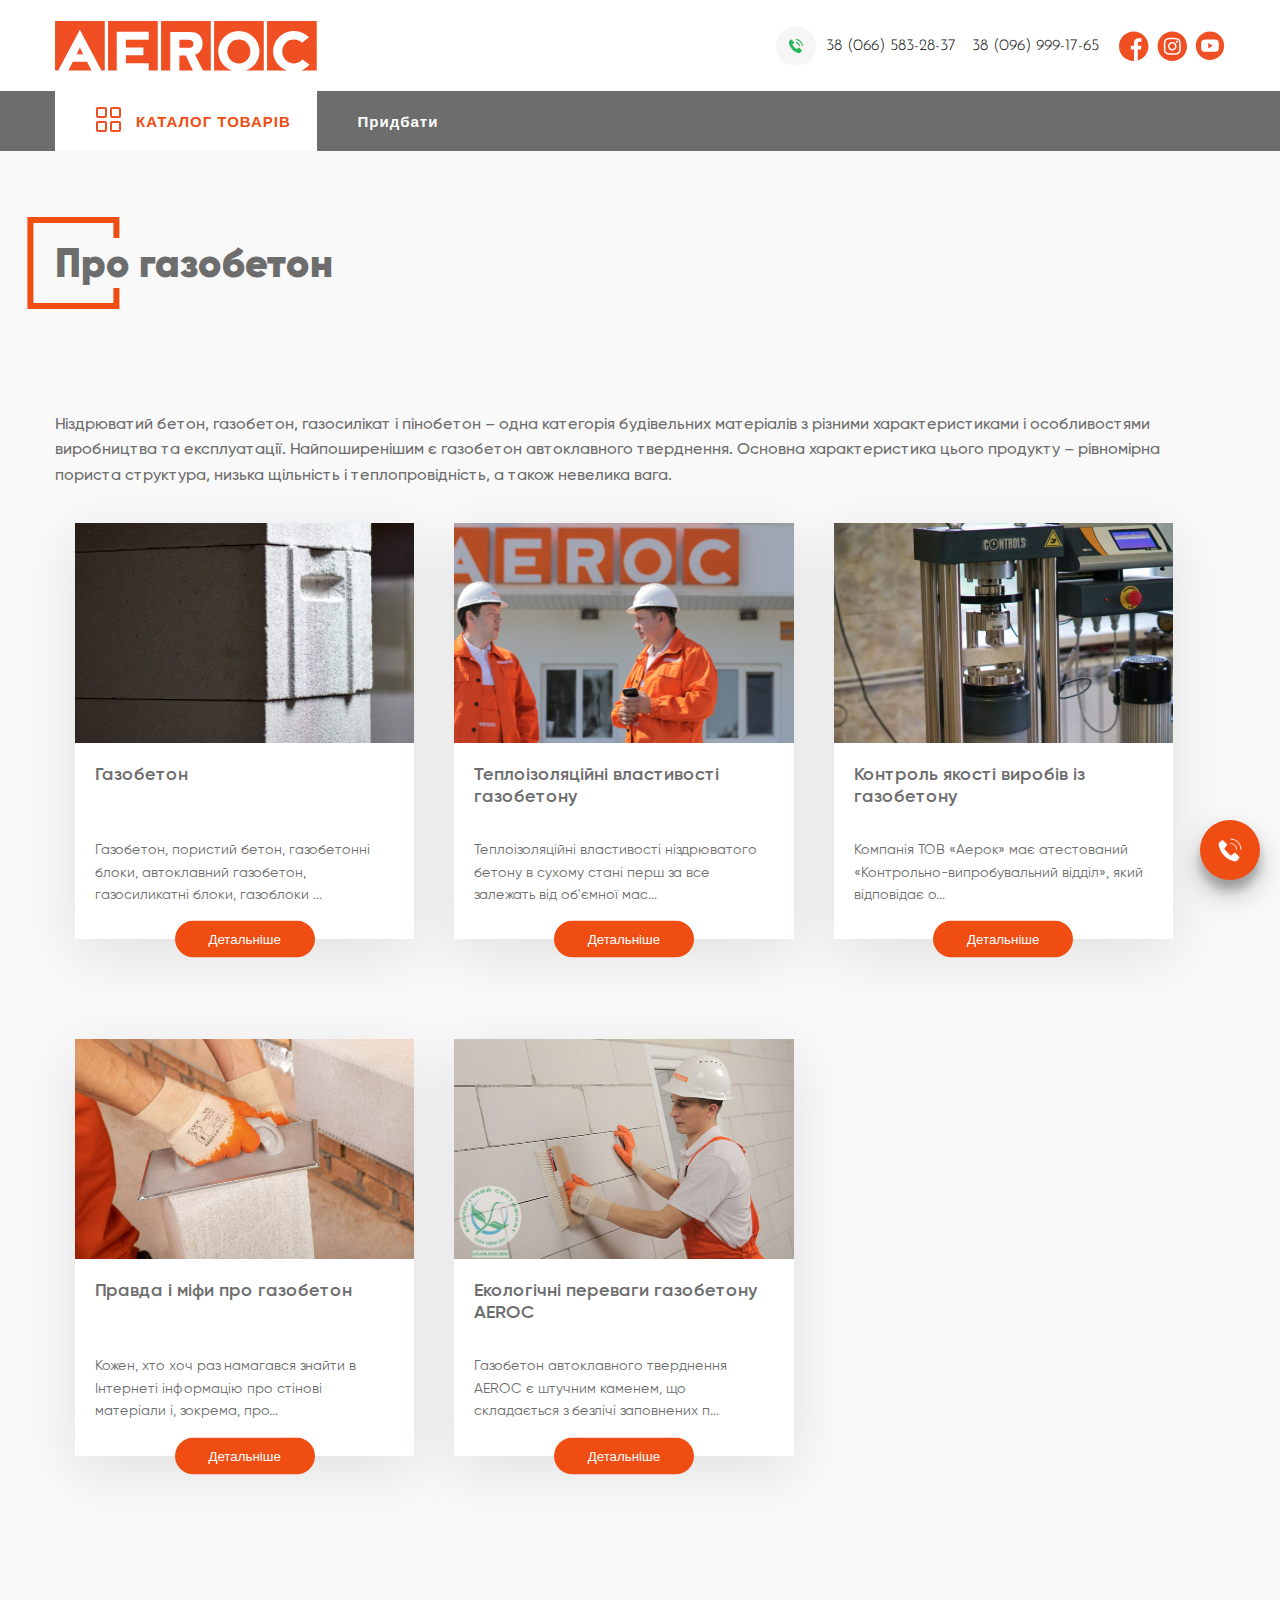
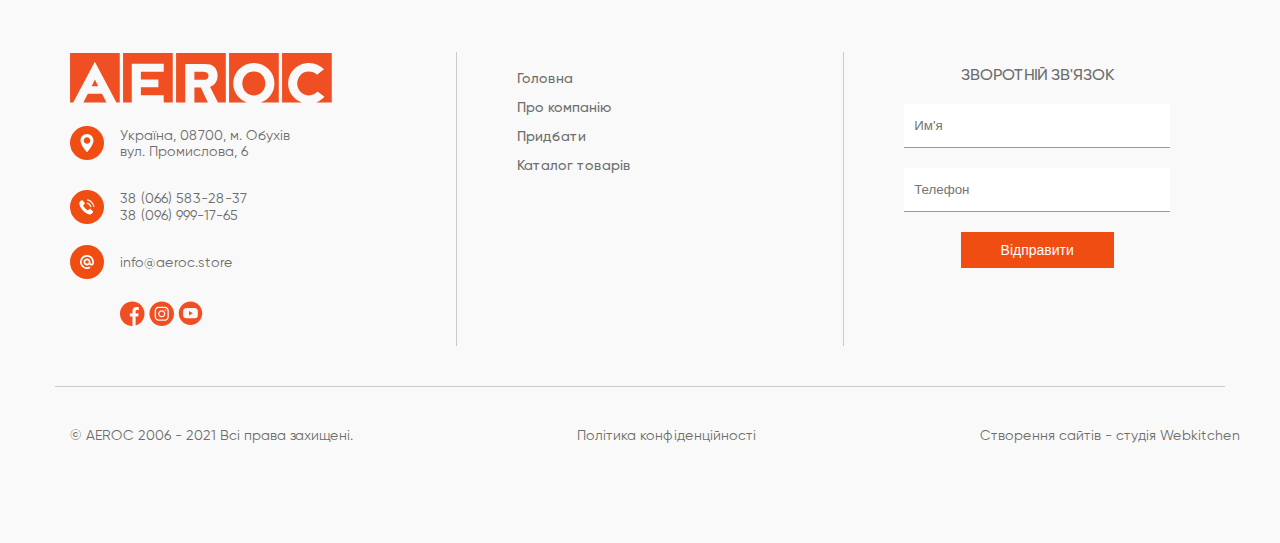
==== commit 5559f3e5: "creat-form-footer" ====
--- a/about-us.html
+++ b/about-us.html
@@ -83,6 +83,7 @@
             </ul>
             <footer class="footer"></footer>
             <div class="modal-wrapper"></div>
+            <div class="call-block js-call-block"></div>
 
             <script src="./js/main.js" type="module"></script>
 </body>
--- a/css/main.min.css
+++ b/css/main.min.css
@@ -1,2 +1,2 @@
-body{margin:0;padding:0;font-family:'Gilroy';font-weight:500}.container{width:1170px;padding-right:15px;padding-left:15px;margin-right:auto;margin-left:auto}.header{width:100%}.header-top{display:-webkit-box;display:-ms-flexbox;display:flex;-webkit-box-pack:justify;-ms-flex-pack:justify;justify-content:space-between;-webkit-box-align:center;-ms-flex-align:center;align-items:center;padding:20px 0}.header-top .header-top__logo .logo{display:block}.header-top .header-top__logo .logo img{display:block;width:262px}.header-top .header-top__right{display:-webkit-box;display:-ms-flexbox;display:flex;-webkit-box-align:center;-ms-flex-align:center;align-items:center}.header-top .header-number{position:relative;display:-webkit-box;display:-ms-flexbox;display:flex;-webkit-box-align:center;-ms-flex-align:center;align-items:center;padding-left:50px;margin-right:20px}.header-top .header-number .header-number__item{font-family:'Josefin Sans', sans-serif;font-weight:300;text-decoration:none;color:#010101;line-height:1;font-size:16px;margin-right:16px}.header-top .header-number .header-number__item:last-child{margin-right:0}.header-top .header-number .header-number__icon{position:absolute;left:0;top:50%;-webkit-transform:translateY(-50%);transform:translateY(-50%);width:40px;height:40px;background-color:#f6f6f6;border-radius:50%}.header-top .header-number .header-number__icon img{position:absolute;left:50%;top:50%;width:15px;height:15px;-webkit-transform:translate(-50%, -50%);transform:translate(-50%, -50%)}.header-top .header-social{display:-webkit-box;display:-ms-flexbox;display:flex;-webkit-box-align:center;-ms-flex-align:center;align-items:center}.header-top .header-social .header-social__item{display:block;width:30px;height:30px;font-size:0;background-repeat:no-repeat;background-size:contain;background-position:center;margin-right:8px}.header-top .header-social .header-social__item:last-child{margin-right:0}.header-top .header-social .header-social__item.facebook{background-image:url(../images/fb.svg)}.header-top .header-social .header-social__item.instagram{background-image:url(../images/in.svg)}.header-top .header-social .header-social__item.youTube{background-image:url(../images/yu.svg)}.header-bottom{position:relative;width:100%;height:60px;background-color:#6d6d6d}.header-bottom .header-nav{display:-webkit-box;display:-ms-flexbox;display:flex}.header-bottom .header-nav .header-nav__btn{position:relative;display:inline-block;width:262px;white-space:nowrap;height:60px;border:1px solid transparent;cursor:pointer;padding:0 40px 0 80px;text-transform:uppercase;font-weight:600;font-size:15px;background-color:#ffffff;letter-spacing:1px;color:#f04d12;-webkit-transition:all 0.3s;transition:all 0.3s}.header-bottom .header-nav .header-nav__btn .header-nav__btn-icon{position:absolute;left:40px;top:50%;-webkit-transform:translateY(-50%);transform:translateY(-50%)}.header-bottom .header-nav .header-nav__btn:focus,.header-bottom .header-nav .header-nav__btn:hover{background-color:#f04d12;color:#ffffff;padding:0 35px 0 85px}.header-bottom .header-nav .header-nav__btn:focus .header-nav__btn-icon svg rect,.header-bottom .header-nav .header-nav__btn:hover .header-nav__btn-icon svg rect{stroke:#ffffff}.header-bottom .header-nav .header-nav__buy{position:relative;display:inline-block;width:162px;white-space:nowrap;height:60px;border:1px solid transparent;cursor:pointer;text-align:center;font-weight:700;font-size:15px;background-color:transparent;letter-spacing:1px;color:#ffffff;-webkit-transition:all 0.3s;transition:all 0.3s}.header-bottom .header-nav .header-nav__buy:focus,.header-bottom .header-nav .header-nav__buy:hover{background-color:#ffffff;color:#f04d12}.header-catalog{position:absolute;top:100%;left:0;width:100%;height:0;background-color:#ffffff;z-index:99;overflow:hidden;-webkit-transition:all 0.3s;transition:all 0.3s}.header-catalog .header-catalog__contain{width:1170px;margin:0 auto}.header-catalog .header-catalog__contain .header-catalog__list{width:262px;height:0;overflow:hidden;padding:30px 0;-webkit-transition:all 0.3s;transition:all 0.3s}.header-catalog .header-catalog__contain .header-catalog__list .header-link{display:block;margin-bottom:20px;text-decoration:none;font-weight:500;font-size:14px;text-transform:uppercase;color:#000;-webkit-transition:all 0.3s;transition:all 0.3s}.header-catalog .header-catalog__contain .header-catalog__list .header-link:hover{color:#f04d12}.header-catalog .header-catalog__contain .header-catalog__list .header-link:last-child{margin-bottom:0}.header-catalog.active{height:300px}.header-catalog.active .header-catalog__list{height:300px}.main-slider{position:relative}.main-slider .main-slider__item{position:relative;display:block;width:100%;min-height:800px;background-repeat:no-repeat;background-size:cover;background-position:center}.main-slider .main-slider__item:nth-child(1){background-image:url(../images/main-slider/1.jpg)}.main-slider .main-slider__item:nth-child(2){background-image:url(../images/main-slider/2.jpg)}.main-slider .main-slider__item:nth-child(3){background-image:url(../images/main-slider/3.jpg)}.main-slider .main-slider__item:nth-child(4){background-image:url(../images/main-slider/4.jpg)}.main-slider .main-slider__item:nth-child(5){background-image:url(../images/main-slider/5.jpg)}.main-slider .main-slider__item:nth-child(6){background-image:url(../images/main-slider/6.jpg)}.main-slider .main-slider__item:nth-child(7){background-image:url(../images/main-slider/7.jpg)}.main-slider .main-slider__item:nth-child(8){background-image:url(../images/main-slider/8.jpg)}.main-slider .swiper-button-next{right:3.03em}.main-slider .swiper-button-prev{left:3.03em}.main-slider .swiper-button-next::after,.main-slider .swiper-button-prev::after{color:#ffffff;font-weight:bold}.main-slider .main-slider__content{display:-webkit-box;display:-ms-flexbox;display:flex;-webkit-box-align:center;-ms-flex-align:center;align-items:center;min-height:800px}.main-slider .main-slider__content .box{position:relative}.main-slider .main-slider__content .box .box-content{position:relative;padding:20px 30px;background-color:rgba(240,77,16,0.7);z-index:2}.main-slider .main-slider__content .box .box-content .box-title{text-transform:uppercase;font-weight:900;color:#ffffff;font-size:50px;margin:0}.main-slider .main-slider__content .box .box-content .box-text{font-weight:400;color:#ffffff;font-size:16px}.main-slider .main-slider__content .box .box-before{position:absolute;left:0;top:50%;-webkit-transform:translateY(-50%);transform:translateY(-50%)}.main-slider .main-slider__content .box .box-before::before{position:absolute;left:0;top:0;content:"";width:180px;height:220px;border:12px solid rgba(255,255,255,0.7);-webkit-transform:translate(-20%, -50%);transform:translate(-20%, -50%)}.catalog-wrapper{position:relative;width:100%;background-color:#f9f9f9}.catalog-wrapper .catalog-title{position:relative;-webkit-transform:translateY(-50%);transform:translateY(-50%);text-align:center;z-index:3}.catalog-wrapper .catalog-title .catalog-title__block{position:relative;display:inline-block}.catalog-wrapper .catalog-title .catalog-title__block .catalog-title__before{position:absolute;left:0;top:50%;-webkit-transform:translateY(-50%);transform:translateY(-50%)}.catalog-wrapper .catalog-title .catalog-title__block .catalog-title__before::before{position:absolute;left:0;top:0;content:"";width:180px;height:160px;border:12px solid #f04d12;-webkit-transform:translate(-30%, -50%);transform:translate(-30%, -50%);z-index:1}.catalog-wrapper .catalog-title .catalog-title__block .catalog-title__text{position:relative;text-align:center;display:inline-block;font-weight:900;color:#6d6d6d;font-size:60px;padding:20px 30px;background-color:#fff;-webkit-box-shadow:0px 0px 30px rgba(0,0,0,0.26);box-shadow:0px 0px 30px rgba(0,0,0,0.26);z-index:2;margin:0}.catalog-wrapper .catalog-title .catalog-title__block .catalog-title__text span{color:#f04d12;text-transform:uppercase}.catalog-wrapper .content{display:-webkit-box;display:-ms-flexbox;display:flex;-webkit-box-pack:justify;-ms-flex-pack:justify;justify-content:space-between;width:1420px;margin:0 auto;padding:40px 0 100px 0}.catalog-wrapper .content .content-first{width:375px}.catalog-wrapper .content .content-first .content-title{position:relative;padding:0 0 0 20px;margin:0}.catalog-wrapper .content .content-first .content-title .content-title__before{position:absolute;left:0;top:50%;-webkit-transform:translateY(-50%);transform:translateY(-50%)}.catalog-wrapper .content .content-first .content-title .content-title__before:before{position:absolute;left:0;top:0;content:"";width:80px;height:80px;border:8px solid #f04d12;-webkit-transform:translate(-10%, -50%);transform:translate(-10%, -50%);z-index:1}.catalog-wrapper .content .content-first .content-title .content-title__text{position:relative;font-size:36px;font-weight:900;color:#6d6d6d;background-color:#f9f9f9;z-index:2}.catalog-wrapper .content .content-first .content-first__text{color:#6d6d6d;line-height:1.6;font-weight:400;padding-top:20px}.catalog-wrapper .content .content-slider{width:1010px}.catalog-wrapper .content .content-slider .catalog-slider__item{position:relative;padding:20px;background-color:#ffffff;-webkit-box-sizing:border-box;box-sizing:border-box;min-height:330px;-webkit-transition:all 0.3s;transition:all 0.3s}.catalog-wrapper .content .content-slider .catalog-slider__item:hover .catalog-slider__img{-webkit-transform:scale(1.05);transform:scale(1.05)}.catalog-wrapper .content .content-slider .catalog-slider__item .catalog-slider__btn{display:block;width:100%;color:#ffffff;background-color:#6d6d6d;text-align:center;text-decoration:none;padding:10px 0;font-size:14px;position:absolute;bottom:0;left:0;-webkit-transition:all 0.2s;transition:all 0.2s}.catalog-wrapper .content .content-slider .catalog-slider__item .catalog-slider__btn:hover{background-color:#f04d12}.catalog-wrapper .content .content-slider .catalog-slider__title{text-align:center;font-size:18px;font-weight:600;color:#6d6d6d}.catalog-wrapper .content .content-slider .catalog-slider__img{width:80%;display:-webkit-box;display:-ms-flexbox;display:flex;-webkit-box-align:center;-ms-flex-align:center;align-items:center;-webkit-box-pack:center;-ms-flex-pack:center;justify-content:center;min-height:200px;max-height:200px;margin:0 auto;margin-bottom:30px;-webkit-transition:all 0.3s;transition:all 0.3s}.catalog-wrapper .content .content-slider .catalog-slider__img img{display:block;width:100%}.benefits-wrapper{position:relative}.benefits-wrapper .benefits{display:-webkit-box;display:-ms-flexbox;display:flex;-webkit-box-pack:justify;-ms-flex-pack:justify;justify-content:space-between;padding:40px 0 120px 0}.benefits-wrapper .benefits .benefits-first{position:relative;width:550px}.benefits-wrapper .benefits .benefits-first .benefits-first__title{position:relative;display:-webkit-box;display:-ms-flexbox;display:flex;-webkit-box-align:center;-ms-flex-align:center;align-items:center;z-index:3}.benefits-wrapper .benefits .benefits-first .benefits-first__title .number{font-size:300px;margin:0;line-height:1;font-weight:700;color:#fa5f2e;padding-right:40px}.benefits-wrapper .benefits .benefits-first .benefits-first__title .text{position:relative;font-weight:700;font-size:40px;line-height:1;color:#6d6d6d;background-color:#ffffff;z-index:2}.benefits-wrapper .benefits .benefits-first .benefits-first__title .before{position:absolute;right:60px;top:50%;-webkit-transform:translateY(-50%);transform:translateY(-50%)}.benefits-wrapper .benefits .benefits-first .benefits-first__title .before:before{position:absolute;right:0;top:0;content:"";width:140px;height:120px;border:8px solid #fa5f2e;-webkit-transform:translate(-20%, -50%);transform:translate(-20%, -50%);z-index:1}.benefits-wrapper .benefits .benefits-first .benefits-first__img{z-index:2;position:absolute;width:100%;left:-120px;top:180px}.benefits-wrapper .benefits .benefits-first .benefits-first__img img{display:block;width:100%}.benefits-wrapper .benefits .benefits-second{padding-top:120px;width:570px}.benefits-wrapper .benefits .benefits-second .benefits-list{padding-left:0;list-style-type:none;display:-webkit-box;display:-ms-flexbox;display:flex;-webkit-box-pack:justify;-ms-flex-pack:justify;justify-content:space-between;-ms-flex-wrap:wrap;flex-wrap:wrap}.benefits-wrapper .benefits .benefits-second .benefits-list__item{width:30%;margin-bottom:40px;text-align:center}.benefits-wrapper .benefits .benefits-second .benefits-list__item img{display:inline-block;text-align:center}.benefits-wrapper .benefits .benefits-second .benefits-list__item .benefits-list__title{font-size:14px;text-align:center;color:#6d6d6d}.benefits-wrapper .benefits-blur-icon-second,.benefits-wrapper .benefits-blur-icon-first{position:absolute;left:10%;top:20%;width:80px;height:80px;background-color:#f04d12;-webkit-filter:blur(45px);filter:blur(45px);border-radius:100%}.benefits-wrapper .benefits-blur-icon-second{left:50%;top:50%;-webkit-transform:translate(-100%, -50%);transform:translate(-100%, -50%)}.information-wrapper{position:relative;background-color:#f9f9f9;padding:100px 0 140px 0;overflow:hidden}.information-wrapper .information-title{text-align:center}.information-wrapper .information-title .information-title__block{position:relative;text-align:center;display:inline-block}.information-wrapper .information-title .information-title__block .text{position:relative;color:#6d6d6d;font-size:40px;background-color:#f9f9f9;z-index:2}.information-wrapper .information-title .information-title__block .before{position:absolute;top:50%;left:0;-webkit-transform:translateY(-50%);transform:translateY(-50%)}.information-wrapper .information-title .information-title__block .before::before{position:absolute;left:0;top:0;content:"";width:80px;height:80px;border:8px solid #f04d12;-webkit-transform:translate(-30%, -50%);transform:translate(-30%, -50%);z-index:1}.information-wrapper .information-list{display:-webkit-box;display:-ms-flexbox;display:flex;-webkit-box-pack:justify;-ms-flex-pack:justify;justify-content:space-between;padding:0;margin:40px 0 0 0;list-style-type:none}.information-wrapper .information-list .item-link{display:block;text-decoration:none}.information-wrapper .information-list .item{width:32%;background-color:#ffffff;-webkit-transition:all 0.3s;transition:all 0.3s}.information-wrapper .information-list .item .item-img{display:block}.information-wrapper .information-list .item .item-img img{display:block;width:100%}.information-wrapper .information-list .item .item-title{padding:20px;margin:0;font-weight:600;color:#6d6d6d;font-size:18px}.information-wrapper .information-list .item:hover{-webkit-box-shadow:0px 15px 55px rgba(0,0,0,0.26);box-shadow:0px 15px 55px rgba(0,0,0,0.26)}.information-wrapper .information-blur-icon-second,.information-wrapper .information-blur-icon-first{position:absolute;left:5%;top:30%;width:80px;height:80px;background-color:#f04d12;-webkit-filter:blur(45px);filter:blur(45px);border-radius:100%}.information-wrapper .information-blur-icon-second{left:90%;top:95%;-webkit-transform:translate(-100%, -50%);transform:translate(-100%, -50%)}.footer{padding-top:100px}.footer-top{display:-webkit-box;display:-ms-flexbox;display:flex;padding-bottom:40px}.footer-top .footer-top__item{width:33%;border-right:1px solid #cacaca}.footer-top .footer-top__item:last-child{border-right:1px solid transparent}.footer-top .footer-logo{margin-bottom:20px}.footer-top .footer-contact{padding:0;margin:0;list-style-type:none}.footer-top .footer-contact .footer-contact__item{position:relative;margin-bottom:30px;color:#6d6d6d;font-size:14px;font-weight:400;line-height:1.2;padding-left:50px}.footer-top .footer-contact .footer-contact__item .e-nexus__make{position:absolute;left:0;top:50%;-webkit-transform:translateY(-50%);transform:translateY(-50%);width:34px;height:34px;background-color:#f04d12;border-radius:50%}.footer-top .footer-contact .footer-contact__item .e-nexus__make svg{position:absolute;left:50%;top:50%;-webkit-transform:translate(-50%, -50%);transform:translate(-50%, -50%)}.footer-top .footer-social{padding-left:50px;display:-webkit-box;display:-ms-flexbox;display:flex;-webkit-box-align:center;-ms-flex-align:center;align-items:center;margin-bottom:20px}.footer-top .footer-social .footer-social__item{display:block;width:25px;height:25px;font-size:0;background-repeat:no-repeat;background-size:contain;background-position:center;margin-right:4px}.footer-top .footer-social .footer-social__item:last-child{margin-right:0}.footer-top .footer-social .footer-social__item.facebook{background-image:url(../images/fb.svg)}.footer-top .footer-social .footer-social__item.instagram{background-image:url(../images/in.svg)}.footer-top .footer-social .footer-social__item.youTube{background-image:url(../images/yu.svg)}.footer-top .footer-listLink{list-style-type:none;padding:0 0 0 60px}.footer-top .footer-listLink .footer-listLink__item{margin-bottom:10px}.footer-top .footer-listLink .footer-listLink__item a{font-size:14px;text-decoration:none;font-weight:500;color:#6d6d6d;-webkit-transition:all 0.3s;transition:all 0.3s}.footer-top .footer-listLink .footer-listLink__item a:hover{color:#f04d12}.footer-bootom{width:100%;padding:40px 0;border-top:1px solid #cacaca}.footer-bootom .footer-bootom-link{display:-webkit-box;display:-ms-flexbox;display:flex;-webkit-box-pack:justify;-ms-flex-pack:justify;justify-content:space-between;-webkit-box-align:center;-ms-flex-align:center;align-items:center}.footer-bootom .footer-bootom-link a{font-size:14px;text-decoration:none;color:#6d6d6d;font-weight:400}.footer-bootom .footer-bootom-link a:hover{text-decoration:underline;color:#f04d12}.modal-wrapper{display:none;position:fixed;left:0;top:0;width:100%;height:100vh;background-color:rgba(0,0,0,0.8);z-index:100}.modal-wrapper .modal-close{position:absolute;right:30px;top:0;font-size:20px;padding:20px 18px 24px 18px;line-height:0;background-color:#f04d12;color:#ffffff;cursor:pointer;border-bottom-right-radius:10px;border-bottom-left-radius:10px}.modal-wrapper .modal{position:absolute;left:50%;top:50%;-webkit-transform:translate(-50%, -50%);transform:translate(-50%, -50%);width:300px;padding:40px 30px 30px 30px;background-color:#ffffff}.modal-wrapper .modal .modal-form .modal-form__title{margin:0;text-align:center;font-size:20px;font-weight:400;text-transform:uppercase;margin-bottom:20px}.modal-wrapper .modal .modal-form .input{position:relative;width:100%;-webkit-box-sizing:border-box;box-sizing:border-box;padding:14px 10px;margin-bottom:20px;border:1px solid transparent;outline:none;border-bottom:1px solid #999999;font-family:'Gilroy';font-size:16px}.modal-wrapper .modal .modal-form .input::-webkit-input-placeholder{text-transform:uppercase}.modal-wrapper .modal .modal-form .input:-ms-input-placeholder{text-transform:uppercase}.modal-wrapper .modal .modal-form .input::-ms-input-placeholder{text-transform:uppercase}.modal-wrapper .modal .modal-form .input::placeholder{text-transform:uppercase}.modal-wrapper .modal .modal-form .modal-form__submit{display:block;width:160px;padding:10px 0;margin:0 auto;color:#ffffff;cursor:pointer;margin-top:20px;border:1px solid transparent;background-color:#f04d12}.catalog-page__wpapper{width:100%;padding:60px 0;background-color:#f9f9f9}.catalog-page__wpapper .catalog-page__title{position:relative;display:inline-block;margin-bottom:80px}.catalog-page__wpapper .catalog-page__title .catalog-page-title__before{position:absolute;left:0;top:50%;-webkit-transform:translateY(-50%);transform:translateY(-50%)}.catalog-page__wpapper .catalog-page__title .catalog-page-title__before::before{position:absolute;content:"";left:0;top:0;-webkit-transform:translate(-30%, -50%);transform:translate(-30%, -50%);width:80px;height:80px;border:6px solid #f04d12;z-index:1}.catalog-page__wpapper .catalog-page__title .catalog-page-title__title{position:relative;color:#6d6d6d;font-weight:900;font-size:40px;background-color:#f9f9f9;z-index:2}.catalog-page__wpapper .catalog-page__contetn .list-content{display:-webkit-box;display:-ms-flexbox;display:flex;-webkit-box-pack:justify;-ms-flex-pack:justify;justify-content:space-between;-ms-flex-wrap:wrap;flex-wrap:wrap;list-style-type:none;padding:0;margin-bottom:80px}.catalog-page__wpapper .catalog-page__contetn .list-content .list-content__item{position:relative;width:31%;background-color:#ffffff;-webkit-box-shadow:0px 15px 55px rgba(0,0,0,0.16);box-shadow:0px 15px 55px rgba(0,0,0,0.16);margin-bottom:60px}.catalog-page__wpapper .catalog-page__contetn .list-content .list-content__item .list-content__img{position:relative;width:100%;height:300px;margin-bottom:20px}.catalog-page__wpapper .catalog-page__contetn .list-content .list-content__item .list-content__img img{position:absolute;left:50%;top:50%;-webkit-transform:translate(-50%, -50%);transform:translate(-50%, -50%);max-width:250px}.catalog-page__wpapper .catalog-page__contetn .list-content .list-content__item .list-content__title{text-align:center;text-transform:uppercase;color:#6d6d6d;font-size:20px;font-weight:600;margin-bottom:20px}.catalog-page__wpapper .catalog-page__contetn .list-content .list-content__item .list-content__desk{color:#6d6d6d;font-weight:400px;font-size:14px;padding:0 25px;line-height:1.4;margin-bottom:40px}.catalog-page__wpapper .catalog-page__contetn .list-content .list-content__item .list-content__btn{position:absolute;top:100%;left:50%;-webkit-transform:translate(-50%, -50%);transform:translate(-50%, -50%);background-color:#f04d12;color:#ffffff;border:1px solid transparent;padding:14px 50px;border-radius:40px;text-transform:uppercase;font-weight:700;font-size:12px;cursor:pointer}.catalog-page__wpapper .catalog-page__contetn .content{margin-bottom:20px}.catalog-page__wpapper .catalog-page__contetn .content .content-title{font-weight:700;font-size:26px;color:#444a52}.catalog-page__wpapper .catalog-page__contetn .content .content-text{font-size:16px;line-height:1.4;font-weight:400;margin:0;margin-bottom:20px}.catalog-page__wpapper .catalog-page__contetn .content .content-img{display:block;width:50%;margin:0 auto;margin-bottom:20px}.catalog-page__deck p{font-size:16px;font-weight:500;color:#6d6d6d;line-height:1.6}.catalog-page__deck p span{font-weight:700}.video{display:-webkit-box;display:-ms-flexbox;display:flex;-ms-flex-wrap:wrap;flex-wrap:wrap;list-style-type:none;padding:0}.video .video-item__active{position:relative}.video .video-item__active .video-item__overlay{position:absolute;left:0;top:0;width:100%;height:100%;background-color:rgba(0,0,0,0.6);-webkit-box-sizing:border-box;box-sizing:border-box;opacity:0;-webkit-transition:all 0.3s;transition:all 0.3s}.video .video-item__active .video-item__overlay::before{position:absolute;content:"";top:50%;left:50%;-webkit-transform:translate(-50%, -50%);transform:translate(-50%, -50%);width:70px;height:70px;border-radius:50%;background-color:#f04d12;background-image:url(../images/video/video.svg);background-repeat:no-repeat;background-position:center}.video .video-item__active:hover .video-item__overlay{opacity:1;cursor:pointer}.video .video-item{position:relative;width:31%;-webkit-box-sizing:border-box;box-sizing:border-box;margin:10px}.video .video-item img{display:block;width:100%}.js-video-overlay-modal{position:fixed;display:none;top:0;left:0;width:100%;height:100vh;background-color:rgba(0,0,0,0.6);z-index:999}.js-video-overlay-modal .js-video-overlay-modal__video{position:absolute;left:50%;top:50%;-webkit-transform:translate(-50%, -50%);transform:translate(-50%, -50%);width:700px;height:400px}.js-video-overlay-modal .js-video-overlay-modal__close{color:#ffffff;position:absolute;right:0;top:0;background:rgba(30,30,30,0.6);padding:10px 20px;font-weight:300;cursor:pointer;-webkit-transition:all 0.3s;transition:all 0.3s}.js-video-overlay-modal .js-video-overlay-modal__close:hover{background-color:#f04d12}.galereya-list{display:-webkit-box;display:-ms-flexbox;display:flex;-ms-flex-wrap:wrap;flex-wrap:wrap;padding:0;list-style-type:none}.galereya-list .galereya-list__item{position:relative;width:29%;-webkit-box-shadow:0px 15px 55px rgba(0,0,0,0.1);box-shadow:0px 15px 55px rgba(0,0,0,0.1);background-color:#ffffff;margin:20px 20px 80px 20px;-webkit-transition:all 0.3s;transition:all 0.3s}.galereya-list .galereya-list__item:hover{-webkit-box-shadow:0px 15px 55px rgba(0,0,0,0.26);box-shadow:0px 15px 55px rgba(0,0,0,0.26)}.galereya-list .galereya-list__item img{display:block;width:100%;min-height:220px;max-height:220px;-o-object-fit:cover;object-fit:cover;margin-bottom:20px}.galereya-list .galereya-list__item .galereya-list__text{position:relative;padding:0 20px 20px 20px;-webkit-box-sizing:border-box;box-sizing:border-box}.galereya-list .galereya-list__item .galereya-list__text h2{font-size:18px;font-weight:600;min-height:60px;color:#6d6d6d}.galereya-list .galereya-list__item .galereya-list__text p{color:#6d6d6d;font-weight:400;font-size:14px;line-height:1.6}.galereya-list .galereya-list__item .galereya-list__btn{position:absolute;left:50%;top:100%;-webkit-transform:translate(-50%, -50%);transform:translate(-50%, -50%);width:140px;background-color:#f04d12;padding:10px 0;border:1px solid transparent;outline:none;color:#ffffff;border-radius:40px;cursor:pointer}@media (max-width: 1460px){.catalog-wrapper .content{width:1170px}.catalog-wrapper .content .content-slider{width:740px}}@media (max-width: 1170px){.container{width:968px}.main-slider .main-slider__item,.main-slider .main-slider__content{min-height:600px}.catalog-wrapper .content{width:968px;-webkit-box-orient:vertical;-webkit-box-direction:normal;-ms-flex-direction:column;flex-direction:column}.catalog-wrapper .content .content-slider{width:100%}.header-catalog .header-catalog__contain{width:968px}}@media (max-width: 990px){.container{width:720px}.header-catalog .header-catalog__contain{width:720px}.header-top .header-number{-webkit-box-orient:vertical;-webkit-box-direction:normal;-ms-flex-direction:column;flex-direction:column}.header-top .header-number .header-number__item{margin-right:0}.main-slider .main-slider__content .box .box-content .box-title{font-size:24px}.main-slider .main-slider__item{min-height:500px}.main-slider .main-slider__content{-webkit-box-pack:center;-ms-flex-pack:center;justify-content:center;min-height:500px}.catalog-wrapper .catalog-title .catalog-title__block .catalog-title__text{font-size:40px}.catalog-wrapper .catalog-title .catalog-title__block .catalog-title__before::before{width:140px;height:140px;border:8px solid #f04d12}.catalog-wrapper .content{width:720px}.catalog-wrapper .content .content-first{width:100%}.catalog-wrapper .content .content-first .content-title .content-title__text{font-size:30px}.catalog-wrapper .content .content-first .content-title .content-title__before:before{border:6px solid #f04d12;width:60px;height:60px}.benefits-wrapper .benefits{-webkit-box-orient:vertical;-webkit-box-direction:normal;-ms-flex-direction:column;flex-direction:column}.benefits-wrapper .benefits .benefits-first{margin:0 auto}.benefits-wrapper .benefits .benefits-first .benefits-first__img{width:50%;left:50%;top:120px;-webkit-transform:translateX(-100%);transform:translateX(-100%)}.benefits-wrapper .benefits .benefits-first .benefits-first__title .number{font-size:200px}.benefits-wrapper .benefits .benefits-first .benefits-first__title .before{right:180px}.benefits-wrapper .benefits .benefits-first .benefits-first__title .before:before{width:90px;height:100px}.benefits-wrapper .benefits .benefits-first .benefits-first__title .before:before{border:6px solid #fa5f2e}.benefits-wrapper .benefits .benefits-second{width:100%}.information-wrapper .information-list{-webkit-box-orient:vertical;-webkit-box-direction:normal;-ms-flex-direction:column;flex-direction:column}.information-wrapper .information-list .item{width:100%;margin-bottom:40px}.footer-top{-webkit-box-orient:vertical;-webkit-box-direction:normal;-ms-flex-direction:column;flex-direction:column}.footer-top .footer-top__item{width:100%;border-right:1px solid transparent}.footer-top .footer-listLink{padding:0}.footer-top .footer-social{padding-left:0}.footer-bootom .footer-bootom-link{-webkit-box-orient:vertical;-webkit-box-direction:normal;-ms-flex-direction:column;flex-direction:column}.footer-bootom .footer-bootom-link a{margin-bottom:20px}.catalog-page__wpapper .catalog-page__title .catalog-page-title__title{font-size:30px}.catalog-page__wpapper .catalog-page__title .catalog-page-title__before::before{left:10px}.catalog-page__wpapper .catalog-page__contetn .list-content .list-content__item{width:48%}.video .video-item{width:46%}.galereya-list .galereya-list__item{width:44%}}@media (max-width: 760px){.container{width:90%}.header-catalog .header-catalog__contain{width:90%}.header-nav{width:100% !important;padding:0 !important}.header-bottom,.header-bottom .header-nav .header-nav__btn,.header-bottom .header-nav .header-nav__buy{height:50px}.header-top .header-number .header-number__icon{width:30px;height:30px}.header-top .header-number .header-number__item{font-size:14px}.header-top .header-top__logo .logo img,.header-top .header-top__logo .logo{width:140px}.header-top .header-social{display:none}.header-top .header-number{margin-right:0;padding-left:40px}.header-bottom .header-nav .header-nav__btn{width:200px}.header-bottom .header-nav .header-nav__btn{width:200px;padding:0 40px 0 50px;font-size:12px}.header-bottom .header-nav .header-nav__btn .header-nav__btn-icon{left:15px}.header-bottom .header-nav .header-nav__btn:focus,.header-bottom .header-nav .header-nav__btn:hover{padding:0 40px 0 50px}.header-bottom .header-nav .header-nav__buy{font-size:12px}.main-slider .main-slider__item{min-height:280px}.main-slider .main-slider__content{min-height:280px}.main-slider .main-slider__content .box .box-content{padding:18px}.catalog-wrapper .catalog-title .catalog-title__block .catalog-title__text{font-size:24px}.catalog-wrapper .catalog-title .catalog-title__block .catalog-title__before::before{width:90px;height:90px;border:6px solid #f04d12}.main-slider .main-slider__content .box .box-content .box-title{font-size:20px}.main-slider .main-slider__content .box .box-content .box-text{font-size:14px}.main-slider .main-slider__content .box .box-before::before{display:none}.main-slider .swiper-button-prev{left:10px}.main-slider .swiper-button-next{right:10px}.catalog-wrapper .content{width:90%}.benefits-wrapper .benefits{padding:40px 0 40px 0}.benefits-wrapper .benefits .benefits-first{width:100%}.benefits-wrapper .benefits .benefits-first .benefits-first__title .text{font-size:30px}.benefits-wrapper .benefits .benefits-first .benefits-first__title .before{right:10px}.benefits-wrapper .benefits .benefits-first .benefits-first__title .text{padding:4px 0}.benefits-wrapper .benefits .benefits-second .benefits-list__item{width:50%}.information-wrapper{padding:60px 0 40px 0}.information-wrapper .information-title .information-title__block .text{font-size:30px}.information-wrapper .information-title .information-title__block .before::before{border:6px solid #f04d12}.modal-wrapper .modal-close{right:0;border-bottom-right-radius:0;border-bottom-left-radius:0}.catalog-page__wpapper .catalog-page__contetn .list-content .list-content__item{width:100%}.catalog-page__wpapper .catalog-page__contetn .content .content-img{width:100%}.catalog-page__wpapper .catalog-page__title .catalog-page-title__title{font-size:24px;padding:4px 0}.catalog-page__wpapper .catalog-page__title .catalog-page-title__before{left:5px}.video .video-item{width:100%}.js-video-overlay-modal .js-video-overlay-modal__video{width:90%;height:240px}.galereya-list .galereya-list__item{width:100%;margin:0 0 60px 0}}@media (max-width: 400px){.catalog-wrapper .catalog-title .catalog-title__block .catalog-title__before::before{left:10px}}
+body{margin:0;padding:0;font-family:"Gilroy";font-weight:500}.container{width:1170px;padding-right:15px;padding-left:15px;margin-right:auto;margin-left:auto}.call-block{position:fixed;right:20px;bottom:20px;z-index:999}.call-block .call-link{display:block;width:60px;height:60px;background-color:#f04d12;border-radius:50%;-webkit-animation:move 1.0s infinite linear;animation:move 1.0s infinite linear;-webkit-box-shadow:0 14px 28px rgba(0,0,0,0.25),0 10px 10px rgba(0,0,0,0.22);box-shadow:0 14px 28px rgba(0,0,0,0.25),0 10px 10px rgba(0,0,0,0.22)}.call-block .call-link span{position:absolute;left:50%;top:50%;-webkit-transform:translate(-50%, -50%);transform:translate(-50%, -50%);width:25px;height:25px;background-image:url(../images/call.png);background-repeat:no-repeat;background-position:center;background-size:contain}@-webkit-keyframes move{0%{-webkit-transform:rotate(0deg);transform:rotate(0deg)}50%{-webkit-transform:rotate(20deg);transform:rotate(20deg)}100%{-webkit-transform:rotate(0deg);transform:rotate(0deg)}}@keyframes move{0%{-webkit-transform:rotate(0deg);transform:rotate(0deg)}50%{-webkit-transform:rotate(20deg);transform:rotate(20deg)}100%{-webkit-transform:rotate(0deg);transform:rotate(0deg)}}.header{width:100%}.header-top{display:-webkit-box;display:-ms-flexbox;display:flex;-webkit-box-pack:justify;-ms-flex-pack:justify;justify-content:space-between;-webkit-box-align:center;-ms-flex-align:center;align-items:center;padding:20px 0}.header-top .header-top__logo .logo{display:block}.header-top .header-top__logo .logo img{display:block;width:262px}.header-top .header-top__right{display:-webkit-box;display:-ms-flexbox;display:flex;-webkit-box-align:center;-ms-flex-align:center;align-items:center}.header-top .header-number{position:relative;display:-webkit-box;display:-ms-flexbox;display:flex;-webkit-box-align:center;-ms-flex-align:center;align-items:center;padding-left:50px;margin-right:20px}.header-top .header-number .header-number__item{font-family:'Josefin Sans', sans-serif;font-weight:300;text-decoration:none;color:#010101;line-height:1;font-size:16px;margin-right:16px}.header-top .header-number .header-number__item:last-child{margin-right:0}.header-top .header-number .header-number__icon{position:absolute;left:0;top:50%;-webkit-transform:translateY(-50%);transform:translateY(-50%);width:40px;height:40px;background-color:#f6f6f6;border-radius:50%}.header-top .header-number .header-number__icon img{position:absolute;left:50%;top:50%;width:15px;height:15px;-webkit-transform:translate(-50%, -50%);transform:translate(-50%, -50%)}.header-top .header-social{display:-webkit-box;display:-ms-flexbox;display:flex;-webkit-box-align:center;-ms-flex-align:center;align-items:center}.header-top .header-social .header-social__item{display:block;width:30px;height:30px;font-size:0;background-repeat:no-repeat;background-size:contain;background-position:center;margin-right:8px}.header-top .header-social .header-social__item:last-child{margin-right:0}.header-top .header-social .header-social__item.facebook{background-image:url(../images/fb.svg)}.header-top .header-social .header-social__item.instagram{background-image:url(../images/in.svg)}.header-top .header-social .header-social__item.youTube{background-image:url(../images/yu.svg)}.header-bottom{position:relative;width:100%;height:60px;background-color:#6d6d6d}.header-bottom .header-nav{display:-webkit-box;display:-ms-flexbox;display:flex}.header-bottom .header-nav .header-nav__btn{position:relative;display:inline-block;width:262px;white-space:nowrap;height:60px;border:1px solid transparent;cursor:pointer;padding:0 40px 0 80px;text-transform:uppercase;font-weight:600;font-size:15px;background-color:#ffffff;letter-spacing:1px;color:#f04d12;-webkit-transition:all 0.3s;transition:all 0.3s}.header-bottom .header-nav .header-nav__btn .header-nav__btn-icon{position:absolute;left:40px;top:50%;-webkit-transform:translateY(-50%);transform:translateY(-50%)}.header-bottom .header-nav .header-nav__btn:focus,.header-bottom .header-nav .header-nav__btn:hover{background-color:#f04d12;color:#ffffff;padding:0 35px 0 85px}.header-bottom .header-nav .header-nav__btn:focus .header-nav__btn-icon svg rect,.header-bottom .header-nav .header-nav__btn:hover .header-nav__btn-icon svg rect{stroke:#ffffff}.header-bottom .header-nav .header-nav__buy{position:relative;display:inline-block;width:162px;white-space:nowrap;height:60px;border:1px solid transparent;cursor:pointer;text-align:center;font-weight:700;font-size:15px;background-color:transparent;letter-spacing:1px;color:#ffffff;-webkit-transition:all 0.3s;transition:all 0.3s}.header-bottom .header-nav .header-nav__buy:focus,.header-bottom .header-nav .header-nav__buy:hover{background-color:#ffffff;color:#f04d12}.header-catalog{position:absolute;top:100%;left:0;width:100%;height:0;background-color:#ffffff;z-index:99;overflow:hidden;-webkit-transition:all 0.3s;transition:all 0.3s}.header-catalog .header-catalog__contain{width:1170px;margin:0 auto}.header-catalog .header-catalog__contain .header-catalog__list{width:262px;height:0;overflow:hidden;padding:30px 0;-webkit-transition:all 0.3s;transition:all 0.3s}.header-catalog .header-catalog__contain .header-catalog__list .header-link{display:block;margin-bottom:20px;text-decoration:none;font-weight:500;font-size:14px;text-transform:uppercase;color:#000;-webkit-transition:all 0.3s;transition:all 0.3s}.header-catalog .header-catalog__contain .header-catalog__list .header-link:hover{color:#f04d12}.header-catalog .header-catalog__contain .header-catalog__list .header-link:last-child{margin-bottom:0}.header-catalog.active{height:300px}.header-catalog.active .header-catalog__list{height:300px}.main-slider{position:relative}.main-slider .main-slider__item{position:relative;display:block;width:100%;min-height:800px;background-repeat:no-repeat;background-size:cover;background-position:center}.main-slider .main-slider__item:nth-child(1){background-image:url(../images/main-slider/1.jpg)}.main-slider .main-slider__item:nth-child(2){background-image:url(../images/main-slider/2.jpg)}.main-slider .main-slider__item:nth-child(3){background-image:url(../images/main-slider/3.jpg)}.main-slider .main-slider__item:nth-child(4){background-image:url(../images/main-slider/4.jpg)}.main-slider .main-slider__item:nth-child(5){background-image:url(../images/main-slider/5.jpg)}.main-slider .main-slider__item:nth-child(6){background-image:url(../images/main-slider/6.jpg)}.main-slider .main-slider__item:nth-child(7){background-image:url(../images/main-slider/7.jpg)}.main-slider .main-slider__item:nth-child(8){background-image:url(../images/main-slider/8.jpg)}.main-slider .main-slider__video{list-style-type:none;padding-left:0}.main-slider .main-slider__video li h2,.main-slider .main-slider__video li p{cursor:pointer}.main-slider .swiper-button-next{right:3.03em}.main-slider .swiper-button-prev{left:3.03em}.main-slider .swiper-button-next::after,.main-slider .swiper-button-prev::after{color:#ffffff;font-weight:bold}.main-slider .main-slider__content{display:-webkit-box;display:-ms-flexbox;display:flex;-webkit-box-align:center;-ms-flex-align:center;align-items:center;min-height:800px}.main-slider .main-slider__content .box{position:relative}.main-slider .main-slider__content .box .box-content{position:relative;padding:20px 30px;background-color:rgba(240,77,16,0.7);z-index:2}.main-slider .main-slider__content .box .box-content a{text-decoration:none;display:block}.main-slider .main-slider__content .box .box-content .box-title{text-transform:uppercase;font-weight:900;color:#ffffff;font-size:50px;margin:0}.main-slider .main-slider__content .box .box-content .box-text{font-weight:400;color:#ffffff;font-size:16px}.main-slider .main-slider__content .box .box-before{position:absolute;left:0;top:50%;-webkit-transform:translateY(-50%);transform:translateY(-50%)}.main-slider .main-slider__content .box .box-before::before{position:absolute;left:0;top:0;content:"";width:180px;height:220px;border:12px solid rgba(255,255,255,0.7);-webkit-transform:translate(-20%, -50%);transform:translate(-20%, -50%)}.catalog-wrapper{position:relative;width:100%;background-color:#f9f9f9}.catalog-wrapper .catalog-title{position:relative;-webkit-transform:translateY(-50%);transform:translateY(-50%);text-align:center;z-index:3}.catalog-wrapper .catalog-title .catalog-title__block{position:relative;display:inline-block}.catalog-wrapper .catalog-title .catalog-title__block .catalog-title__before{position:absolute;left:0;top:50%;-webkit-transform:translateY(-50%);transform:translateY(-50%)}.catalog-wrapper .catalog-title .catalog-title__block .catalog-title__before::before{position:absolute;left:0;top:0;content:"";width:180px;height:160px;border:12px solid #f04d12;-webkit-transform:translate(-30%, -50%);transform:translate(-30%, -50%);z-index:1}.catalog-wrapper .catalog-title .catalog-title__block .catalog-title__text{position:relative;text-align:center;display:inline-block;font-weight:900;color:#6d6d6d;font-size:60px;padding:20px 30px;background-color:#fff;-webkit-box-shadow:0px 0px 30px rgba(0,0,0,0.26);box-shadow:0px 0px 30px rgba(0,0,0,0.26);z-index:2;margin:0}.catalog-wrapper .catalog-title .catalog-title__block .catalog-title__text span{color:#f04d12;text-transform:uppercase}.catalog-wrapper .content{display:-webkit-box;display:-ms-flexbox;display:flex;-webkit-box-pack:justify;-ms-flex-pack:justify;justify-content:space-between;width:1420px;margin:0 auto;padding:40px 0 100px 0}.catalog-wrapper .content .content-first{width:375px}.catalog-wrapper .content .content-first .content-title{position:relative;padding:0 0 0 20px;margin:0}.catalog-wrapper .content .content-first .content-title .content-title__before{position:absolute;left:0;top:50%;-webkit-transform:translateY(-50%);transform:translateY(-50%)}.catalog-wrapper .content .content-first .content-title .content-title__before:before{position:absolute;left:0;top:0;content:"";width:80px;height:80px;border:8px solid #f04d12;-webkit-transform:translate(-10%, -50%);transform:translate(-10%, -50%);z-index:1}.catalog-wrapper .content .content-first .content-title .content-title__text{position:relative;font-size:36px;font-weight:900;color:#6d6d6d;background-color:#f9f9f9;z-index:2}.catalog-wrapper .content .content-first .content-first__text{color:#6d6d6d;line-height:1.6;font-weight:400;padding-top:20px}.catalog-wrapper .content .content-slider{width:1010px}.catalog-wrapper .content .content-slider .catalog-slider__item{position:relative;padding:20px;background-color:#ffffff;-webkit-box-sizing:border-box;box-sizing:border-box;min-height:330px;-webkit-transition:all 0.3s;transition:all 0.3s}.catalog-wrapper .content .content-slider .catalog-slider__item:hover .catalog-slider__img{-webkit-transform:scale(1.05);transform:scale(1.05)}.catalog-wrapper .content .content-slider .catalog-slider__item .catalog-slider__btn{display:block;width:100%;color:#ffffff;background-color:#6d6d6d;text-align:center;text-decoration:none;padding:10px 0;font-size:14px;position:absolute;bottom:0;left:0;-webkit-transition:all 0.2s;transition:all 0.2s}.catalog-wrapper .content .content-slider .catalog-slider__item .catalog-slider__btn:hover{background-color:#f04d12}.catalog-wrapper .content .content-slider .catalog-slider__title{text-align:center;font-size:18px;font-weight:600;color:#6d6d6d}.catalog-wrapper .content .content-slider .catalog-slider__img{width:80%;display:-webkit-box;display:-ms-flexbox;display:flex;-webkit-box-align:center;-ms-flex-align:center;align-items:center;-webkit-box-pack:center;-ms-flex-pack:center;justify-content:center;min-height:200px;max-height:200px;margin:0 auto;margin-bottom:30px;-webkit-transition:all 0.3s;transition:all 0.3s}.catalog-wrapper .content .content-slider .catalog-slider__img img{display:block;width:100%}.benefits-wrapper{position:relative}.benefits-wrapper .benefits{display:-webkit-box;display:-ms-flexbox;display:flex;-webkit-box-pack:justify;-ms-flex-pack:justify;justify-content:space-between;padding:40px 0 120px 0}.benefits-wrapper .benefits .benefits-first{position:relative;width:550px}.benefits-wrapper .benefits .benefits-first .benefits-first__title{position:relative;display:-webkit-box;display:-ms-flexbox;display:flex;-webkit-box-align:center;-ms-flex-align:center;align-items:center;z-index:3}.benefits-wrapper .benefits .benefits-first .benefits-first__title .number{font-size:300px;margin:0;line-height:1;font-weight:700;color:#fa5f2e;padding-right:40px}.benefits-wrapper .benefits .benefits-first .benefits-first__title .text{position:relative;font-weight:700;font-size:40px;line-height:1;color:#6d6d6d;background-color:#ffffff;z-index:2}.benefits-wrapper .benefits .benefits-first .benefits-first__title .before{position:absolute;right:60px;top:50%;-webkit-transform:translateY(-50%);transform:translateY(-50%)}.benefits-wrapper .benefits .benefits-first .benefits-first__title .before:before{position:absolute;right:0;top:0;content:"";width:140px;height:120px;border:8px solid #fa5f2e;-webkit-transform:translate(-20%, -50%);transform:translate(-20%, -50%);z-index:1}.benefits-wrapper .benefits .benefits-first .benefits-first__img{z-index:2;position:absolute;width:100%;left:-120px;top:180px}.benefits-wrapper .benefits .benefits-first .benefits-first__img img{display:block;width:100%}.benefits-wrapper .benefits .benefits-second{padding-top:120px;width:570px}.benefits-wrapper .benefits .benefits-second .benefits-list{padding-left:0;list-style-type:none;display:-webkit-box;display:-ms-flexbox;display:flex;-webkit-box-pack:justify;-ms-flex-pack:justify;justify-content:space-between;-ms-flex-wrap:wrap;flex-wrap:wrap}.benefits-wrapper .benefits .benefits-second .benefits-list__item{width:30%;margin-bottom:40px;text-align:center}.benefits-wrapper .benefits .benefits-second .benefits-list__item img{display:inline-block;text-align:center}.benefits-wrapper .benefits .benefits-second .benefits-list__item .benefits-list__title{font-size:14px;text-align:center;color:#6d6d6d}.benefits-wrapper .benefits-blur-icon-second,.benefits-wrapper .benefits-blur-icon-first{position:absolute;left:10%;top:20%;width:80px;height:80px;background-color:#f04d12;-webkit-filter:blur(45px);filter:blur(45px);border-radius:100%}.benefits-wrapper .benefits-blur-icon-second{left:50%;top:50%;-webkit-transform:translate(-100%, -50%);transform:translate(-100%, -50%)}.information-wrapper{position:relative;background-color:#f9f9f9;padding:100px 0 140px 0;overflow:hidden}.information-wrapper .information-title{text-align:center}.information-wrapper .information-title .information-title__block{position:relative;text-align:center;display:inline-block}.information-wrapper .information-title .information-title__block .text{position:relative;color:#6d6d6d;font-size:40px;background-color:#f9f9f9;z-index:2}.information-wrapper .information-title .information-title__block .before{position:absolute;top:50%;left:0;-webkit-transform:translateY(-50%);transform:translateY(-50%)}.information-wrapper .information-title .information-title__block .before::before{position:absolute;left:0;top:0;content:"";width:80px;height:80px;border:8px solid #f04d12;-webkit-transform:translate(-30%, -50%);transform:translate(-30%, -50%);z-index:1}.information-wrapper .information-list{display:-webkit-box;display:-ms-flexbox;display:flex;-webkit-box-pack:justify;-ms-flex-pack:justify;justify-content:space-between;padding:0;margin:40px 0 0 0;list-style-type:none}.information-wrapper .information-list .item-link{display:block;text-decoration:none}.information-wrapper .information-list .item{width:32%;background-color:#ffffff;-webkit-transition:all 0.3s;transition:all 0.3s}.information-wrapper .information-list .item .item-img{display:block}.information-wrapper .information-list .item .item-img img{display:block;width:100%}.information-wrapper .information-list .item .item-title{padding:20px;margin:0;font-weight:600;color:#6d6d6d;font-size:18px}.information-wrapper .information-list .item:hover{-webkit-box-shadow:0px 15px 55px rgba(0,0,0,0.26);box-shadow:0px 15px 55px rgba(0,0,0,0.26)}.information-wrapper .information-blur-icon-second,.information-wrapper .information-blur-icon-first{position:absolute;left:5%;top:30%;width:80px;height:80px;background-color:#f04d12;-webkit-filter:blur(45px);filter:blur(45px);border-radius:100%}.information-wrapper .information-blur-icon-second{left:90%;top:95%;-webkit-transform:translate(-100%, -50%);transform:translate(-100%, -50%)}.footer{padding-top:100px}.footer-top{display:-webkit-box;display:-ms-flexbox;display:flex;padding-bottom:40px}.footer-top .footer-top__item{width:33%;border-right:1px solid #cacaca}.footer-top .footer-top__item:last-child{border-right:1px solid transparent}.footer-top .footer-logo{margin-bottom:20px}.footer-top .footer-contact{padding:0;margin:0;list-style-type:none}.footer-top .footer-contact .footer-contact__item{position:relative;margin-bottom:30px;color:#6d6d6d;font-size:14px;font-weight:400;line-height:1.2;padding-left:50px}.footer-top .footer-contact .footer-contact__item .e-nexus__make{position:absolute;left:0;top:50%;-webkit-transform:translateY(-50%);transform:translateY(-50%);width:34px;height:34px;background-color:#f04d12;border-radius:50%}.footer-top .footer-contact .footer-contact__item .e-nexus__make svg{position:absolute;left:50%;top:50%;-webkit-transform:translate(-50%, -50%);transform:translate(-50%, -50%)}.footer-top .footer-social{padding-left:50px;display:-webkit-box;display:-ms-flexbox;display:flex;-webkit-box-align:center;-ms-flex-align:center;align-items:center;margin-bottom:20px}.footer-top .footer-social .footer-social__item{display:block;width:25px;height:25px;font-size:0;background-repeat:no-repeat;background-size:contain;background-position:center;margin-right:4px}.footer-top .footer-social .footer-social__item:last-child{margin-right:0}.footer-top .footer-social .footer-social__item.facebook{background-image:url(../images/fb.svg)}.footer-top .footer-social .footer-social__item.instagram{background-image:url(../images/in.svg)}.footer-top .footer-social .footer-social__item.youTube{background-image:url(../images/yu.svg)}.footer-top .footer-listLink{list-style-type:none;padding:0 0 0 60px}.footer-top .footer-listLink .footer-listLink__item{margin-bottom:10px}.footer-top .footer-listLink .footer-listLink__item a{font-size:14px;text-decoration:none;font-weight:500;color:#6d6d6d;-webkit-transition:all 0.3s;transition:all 0.3s}.footer-top .footer-listLink .footer-listLink__item a:hover{color:#f04d12}.footer-top .footer-form{position:relative;padding:0 60px 0 60px;-webkit-box-sizing:border-box;box-sizing:border-box}.footer-top .footer-form .footer-form__title{font-size:16px;color:#6d6d6d;font-weight:500;text-transform:uppercase;text-align:center;margin-bottom:20px}.footer-top .footer-form .input{position:relative;display:block;width:100%;margin-bottom:20px;padding:14px 10px;-webkit-box-sizing:border-box;box-sizing:border-box;outline:none;border:0  solid transparent;border-bottom:1px  solid #999999}.footer-top .footer-form .btn{display:block;margin:0 auto;padding:10px 40px;font-size:14px;font-weight:400;color:#ffffff;background-color:#f04d12;outline:none;border:1px transparent;cursor:pointer}.footer-bootom{width:100%;padding:40px 0;border-top:1px solid #cacaca}.footer-bootom .footer-bootom-link{display:-webkit-box;display:-ms-flexbox;display:flex;-webkit-box-pack:justify;-ms-flex-pack:justify;justify-content:space-between;-webkit-box-align:center;-ms-flex-align:center;align-items:center}.footer-bootom .footer-bootom-link a{font-size:14px;text-decoration:none;color:#6d6d6d;font-weight:400}.footer-bootom .footer-bootom-link a:hover{text-decoration:underline;color:#f04d12}.modal-wrapper{display:none;position:fixed;left:0;top:0;width:100%;height:100vh;background-color:rgba(0,0,0,0.8);z-index:100}.modal-wrapper .modal-close{position:absolute;right:30px;top:0;font-size:20px;padding:20px 18px 24px 18px;line-height:0;background-color:#f04d12;color:#ffffff;cursor:pointer;border-bottom-right-radius:10px;border-bottom-left-radius:10px}.modal-wrapper .modal{position:absolute;left:50%;top:50%;-webkit-transform:translate(-50%, -50%);transform:translate(-50%, -50%);width:300px;padding:40px 30px 30px 30px;background-color:#ffffff}.modal-wrapper .modal .modal-form .modal-form__title{margin:0;text-align:center;font-size:20px;font-weight:400;text-transform:uppercase;margin-bottom:20px}.modal-wrapper .modal .modal-form .input{position:relative;width:100%;-webkit-box-sizing:border-box;box-sizing:border-box;padding:14px 10px;margin-bottom:20px;border:1px solid transparent;outline:none;border-bottom:1px solid #999999;font-family:'Gilroy';font-size:16px}.modal-wrapper .modal .modal-form .input::-webkit-input-placeholder{text-transform:uppercase}.modal-wrapper .modal .modal-form .input:-ms-input-placeholder{text-transform:uppercase}.modal-wrapper .modal .modal-form .input::-ms-input-placeholder{text-transform:uppercase}.modal-wrapper .modal .modal-form .input::placeholder{text-transform:uppercase}.modal-wrapper .modal .modal-form .modal-form__submit{display:block;width:160px;padding:10px 0;margin:0 auto;color:#ffffff;cursor:pointer;margin-top:20px;border:1px solid transparent;background-color:#f04d12}.catalog-page__wpapper{width:100%;padding:60px 0;background-color:#f9f9f9}.catalog-page__wpapper .catalog-page__title{position:relative;display:inline-block;margin-bottom:80px}.catalog-page__wpapper .catalog-page__title .catalog-page-title__before{position:absolute;left:0;top:50%;-webkit-transform:translateY(-50%);transform:translateY(-50%)}.catalog-page__wpapper .catalog-page__title .catalog-page-title__before::before{position:absolute;content:"";left:0;top:0;-webkit-transform:translate(-30%, -50%);transform:translate(-30%, -50%);width:80px;height:80px;border:6px solid #f04d12;z-index:1}.catalog-page__wpapper .catalog-page__title .catalog-page-title__title{position:relative;color:#6d6d6d;font-weight:900;font-size:40px;background-color:#f9f9f9;z-index:2}.catalog-page__wpapper .catalog-page__contetn .list-content{display:-webkit-box;display:-ms-flexbox;display:flex;-webkit-box-pack:justify;-ms-flex-pack:justify;justify-content:space-between;-ms-flex-wrap:wrap;flex-wrap:wrap;list-style-type:none;padding:0;margin-bottom:80px}.catalog-page__wpapper .catalog-page__contetn .list-content .list-content__item{position:relative;width:31%;background-color:#ffffff;-webkit-box-shadow:0px 15px 55px rgba(0,0,0,0.16);box-shadow:0px 15px 55px rgba(0,0,0,0.16);margin-bottom:60px}.catalog-page__wpapper .catalog-page__contetn .list-content .list-content__item .list-content__img{position:relative;width:100%;height:300px;margin-bottom:20px}.catalog-page__wpapper .catalog-page__contetn .list-content .list-content__item .list-content__img img{position:absolute;left:50%;top:50%;-webkit-transform:translate(-50%, -50%);transform:translate(-50%, -50%);max-width:250px}.catalog-page__wpapper .catalog-page__contetn .list-content .list-content__item .list-content__title{text-align:center;text-transform:uppercase;color:#6d6d6d;font-size:20px;font-weight:600;margin-bottom:20px}.catalog-page__wpapper .catalog-page__contetn .list-content .list-content__item .list-content__desk{color:#6d6d6d;font-weight:400px;font-size:14px;padding:0 25px;line-height:1.4;margin-bottom:40px}.catalog-page__wpapper .catalog-page__contetn .list-content .list-content__item .list-content__btn{position:absolute;top:100%;left:50%;-webkit-transform:translate(-50%, -50%);transform:translate(-50%, -50%);background-color:#f04d12;color:#ffffff;border:1px solid transparent;padding:14px 50px;border-radius:40px;text-transform:uppercase;font-weight:700;font-size:12px;cursor:pointer}.catalog-page__wpapper .catalog-page__contetn .content{margin-bottom:20px}.catalog-page__wpapper .catalog-page__contetn .content .content-title{font-weight:700;font-size:26px;color:#444a52}.catalog-page__wpapper .catalog-page__contetn .content .content-text{font-size:16px;line-height:1.4;font-weight:400;margin:0;margin-bottom:20px}.catalog-page__wpapper .catalog-page__contetn .content .content-img{display:block;width:50%;margin:0 auto;margin-bottom:20px}.catalog-page__deck p{font-size:16px;font-weight:500;color:#6d6d6d;line-height:1.6}.catalog-page__deck p span{font-weight:700}.video{display:-webkit-box;display:-ms-flexbox;display:flex;-ms-flex-wrap:wrap;flex-wrap:wrap;list-style-type:none;padding:0}.video .video-item__active{position:relative}.video .video-item__active .video-item__overlay{position:absolute;left:0;top:0;width:100%;height:100%;background-color:rgba(0,0,0,0.6);-webkit-box-sizing:border-box;box-sizing:border-box;opacity:0;-webkit-transition:all 0.3s;transition:all 0.3s}.video .video-item__active .video-item__overlay::before{position:absolute;content:"";top:50%;left:50%;-webkit-transform:translate(-50%, -50%);transform:translate(-50%, -50%);width:70px;height:70px;border-radius:50%;background-color:#f04d12;background-image:url(../images/video/video.svg);background-repeat:no-repeat;background-position:center}.video .video-item__active:hover .video-item__overlay{opacity:1;cursor:pointer}.video .video-item{position:relative;width:31%;-webkit-box-sizing:border-box;box-sizing:border-box;margin:10px}.video .video-item img{display:block;width:100%}.js-video-overlay-modal{position:fixed;display:none;top:0;left:0;width:100%;height:100vh;background-color:rgba(0,0,0,0.6);z-index:999}.js-video-overlay-modal .js-video-overlay-modal__video{position:absolute;left:50%;top:50%;-webkit-transform:translate(-50%, -50%);transform:translate(-50%, -50%);width:700px;height:400px}.js-video-overlay-modal .js-video-overlay-modal__close{color:#ffffff;position:absolute;right:0;top:0;background:rgba(30,30,30,0.6);padding:10px 20px;font-weight:300;cursor:pointer;-webkit-transition:all 0.3s;transition:all 0.3s}.js-video-overlay-modal .js-video-overlay-modal__close:hover{background-color:#f04d12}.galereya-list{display:-webkit-box;display:-ms-flexbox;display:flex;-ms-flex-wrap:wrap;flex-wrap:wrap;padding:0;list-style-type:none}.galereya-list .galereya-list__item{position:relative;width:29%;-webkit-box-shadow:0px 15px 55px rgba(0,0,0,0.1);box-shadow:0px 15px 55px rgba(0,0,0,0.1);background-color:#ffffff;margin:20px 20px 80px 20px;-webkit-transition:all 0.3s;transition:all 0.3s}.galereya-list .galereya-list__item:hover{-webkit-box-shadow:0px 15px 55px rgba(0,0,0,0.26);box-shadow:0px 15px 55px rgba(0,0,0,0.26)}.galereya-list .galereya-list__item img{display:block;width:100%;min-height:220px;max-height:220px;-o-object-fit:cover;object-fit:cover;margin-bottom:20px}.galereya-list .galereya-list__item .galereya-list__text{position:relative;padding:0 20px 20px 20px;-webkit-box-sizing:border-box;box-sizing:border-box}.galereya-list .galereya-list__item .galereya-list__text h2{font-size:18px;font-weight:600;min-height:60px;color:#6d6d6d}.galereya-list .galereya-list__item .galereya-list__text p{color:#6d6d6d;font-weight:400;font-size:14px;line-height:1.6}.galereya-list .galereya-list__item .galereya-list__btn{position:absolute;left:50%;top:100%;-webkit-transform:translate(-50%, -50%);transform:translate(-50%, -50%);width:140px;background-color:#f04d12;padding:10px 0;border:1px solid transparent;outline:none;color:#ffffff;border-radius:40px;cursor:pointer}@media (max-width: 1460px){.catalog-wrapper .content{width:1170px}.catalog-wrapper .content .content-slider{width:740px}}@media (max-width: 1170px){.container{width:968px}.main-slider .main-slider__item,.main-slider .main-slider__content{min-height:600px}.catalog-wrapper .content{width:968px;-webkit-box-orient:vertical;-webkit-box-direction:normal;-ms-flex-direction:column;flex-direction:column}.catalog-wrapper .content .content-slider{width:100%}.header-catalog .header-catalog__contain{width:968px}}@media (max-width: 990px){.container{width:720px}.header-catalog .header-catalog__contain{width:720px}.header-top .header-number{-webkit-box-orient:vertical;-webkit-box-direction:normal;-ms-flex-direction:column;flex-direction:column}.header-top .header-number .header-number__item{margin-right:0}.main-slider .main-slider__content .box .box-content .box-title{font-size:24px}.main-slider .main-slider__item{min-height:500px}.main-slider .main-slider__content{-webkit-box-pack:center;-ms-flex-pack:center;justify-content:center;min-height:500px}.catalog-wrapper .catalog-title .catalog-title__block .catalog-title__text{font-size:40px}.catalog-wrapper .catalog-title .catalog-title__block .catalog-title__before::before{width:140px;height:140px;border:8px solid #f04d12}.catalog-wrapper .content{width:720px}.catalog-wrapper .content .content-first{width:100%}.catalog-wrapper .content .content-first .content-title .content-title__text{font-size:30px}.catalog-wrapper .content .content-first .content-title .content-title__before:before{border:6px solid #f04d12;width:60px;height:60px}.benefits-wrapper .benefits{-webkit-box-orient:vertical;-webkit-box-direction:normal;-ms-flex-direction:column;flex-direction:column}.benefits-wrapper .benefits .benefits-first{margin:0 auto}.benefits-wrapper .benefits .benefits-first .benefits-first__img{width:50%;left:50%;top:120px;-webkit-transform:translateX(-100%);transform:translateX(-100%)}.benefits-wrapper .benefits .benefits-first .benefits-first__title .number{font-size:200px}.benefits-wrapper .benefits .benefits-first .benefits-first__title .before{right:180px}.benefits-wrapper .benefits .benefits-first .benefits-first__title .before:before{width:90px;height:100px}.benefits-wrapper .benefits .benefits-first .benefits-first__title .before:before{border:6px solid #fa5f2e}.benefits-wrapper .benefits .benefits-second{width:100%}.information-wrapper .information-list{-webkit-box-orient:vertical;-webkit-box-direction:normal;-ms-flex-direction:column;flex-direction:column}.information-wrapper .information-list .item{width:100%;margin-bottom:40px}.footer-top{-webkit-box-orient:vertical;-webkit-box-direction:normal;-ms-flex-direction:column;flex-direction:column}.footer-top .footer-top__item{width:100%;border-right:1px solid transparent}.footer-top .footer-listLink{padding:0}.footer-top .footer-social{padding-left:0}.footer-bootom .footer-bootom-link{-webkit-box-orient:vertical;-webkit-box-direction:normal;-ms-flex-direction:column;flex-direction:column}.footer-bootom .footer-bootom-link a{margin-bottom:20px}.catalog-page__wpapper .catalog-page__title .catalog-page-title__title{font-size:30px}.catalog-page__wpapper .catalog-page__title .catalog-page-title__before::before{left:10px}.catalog-page__wpapper .catalog-page__contetn .list-content .list-content__item{width:48%}.video .video-item{width:46%}.galereya-list .galereya-list__item{width:44%}.footer-top .footer-top__item{margin-bottom:40px}}@media (max-width: 760px){.container{width:90%}.header-catalog .header-catalog__contain{width:90%}.header-nav{width:100% !important;padding:0 !important}.header-bottom,.header-bottom .header-nav .header-nav__btn,.header-bottom .header-nav .header-nav__buy{height:50px}.header-top .header-number .header-number__icon{width:30px;height:30px}.header-top .header-number .header-number__item{font-size:14px}.header-top .header-top__logo .logo img,.header-top .header-top__logo .logo{width:140px}.header-top .header-social{display:none}.header-top .header-number{margin-right:0;padding-left:40px}.header-bottom .header-nav .header-nav__btn{width:200px}.header-bottom .header-nav .header-nav__btn{width:200px;padding:0 40px 0 50px;font-size:12px}.header-bottom .header-nav .header-nav__btn .header-nav__btn-icon{left:15px}.header-bottom .header-nav .header-nav__btn:focus,.header-bottom .header-nav .header-nav__btn:hover{padding:0 40px 0 50px}.header-bottom .header-nav .header-nav__buy{font-size:12px}.main-slider .main-slider__item{min-height:280px}.main-slider .main-slider__content{min-height:280px}.main-slider .main-slider__content .box .box-content{padding:18px}.catalog-wrapper .catalog-title .catalog-title__block .catalog-title__text{font-size:24px}.catalog-wrapper .catalog-title .catalog-title__block .catalog-title__before::before{width:90px;height:90px;border:6px solid #f04d12}.main-slider .main-slider__content .box .box-content .box-title{font-size:20px}.main-slider .main-slider__content .box .box-content .box-text{font-size:14px}.main-slider .main-slider__content .box .box-before::before{display:none}.main-slider .swiper-button-prev{left:10px}.main-slider .swiper-button-next{right:10px}.catalog-wrapper .content{width:90%}.benefits-wrapper .benefits{padding:40px 0 40px 0}.benefits-wrapper .benefits .benefits-first{width:100%}.benefits-wrapper .benefits .benefits-first .benefits-first__title .text{font-size:30px}.benefits-wrapper .benefits .benefits-first .benefits-first__title .before{right:10px}.benefits-wrapper .benefits .benefits-first .benefits-first__title .text{padding:4px 0}.benefits-wrapper .benefits .benefits-second .benefits-list__item{width:50%}.information-wrapper{padding:60px 0 40px 0}.information-wrapper .information-title .information-title__block .text{font-size:30px}.information-wrapper .information-title .information-title__block .before::before{border:6px solid #f04d12}.modal-wrapper .modal-close{right:0;border-bottom-right-radius:0;border-bottom-left-radius:0}.catalog-page__wpapper .catalog-page__contetn .list-content .list-content__item{width:100%}.catalog-page__wpapper .catalog-page__contetn .content .content-img{width:100%}.catalog-page__wpapper .catalog-page__title .catalog-page-title__title{font-size:24px;padding:4px 0}.catalog-page__wpapper .catalog-page__title .catalog-page-title__before{left:5px}.video .video-item{width:100%}.js-video-overlay-modal .js-video-overlay-modal__video{width:90%;height:240px}.galereya-list .galereya-list__item{width:100%;margin:0 0 60px 0}.footer-top .footer-form{padding:0}}@media (max-width: 400px){.catalog-wrapper .catalog-title .catalog-title__block .catalog-title__before::before{left:10px}}
 /*# sourceMappingURL=main.min.css.map */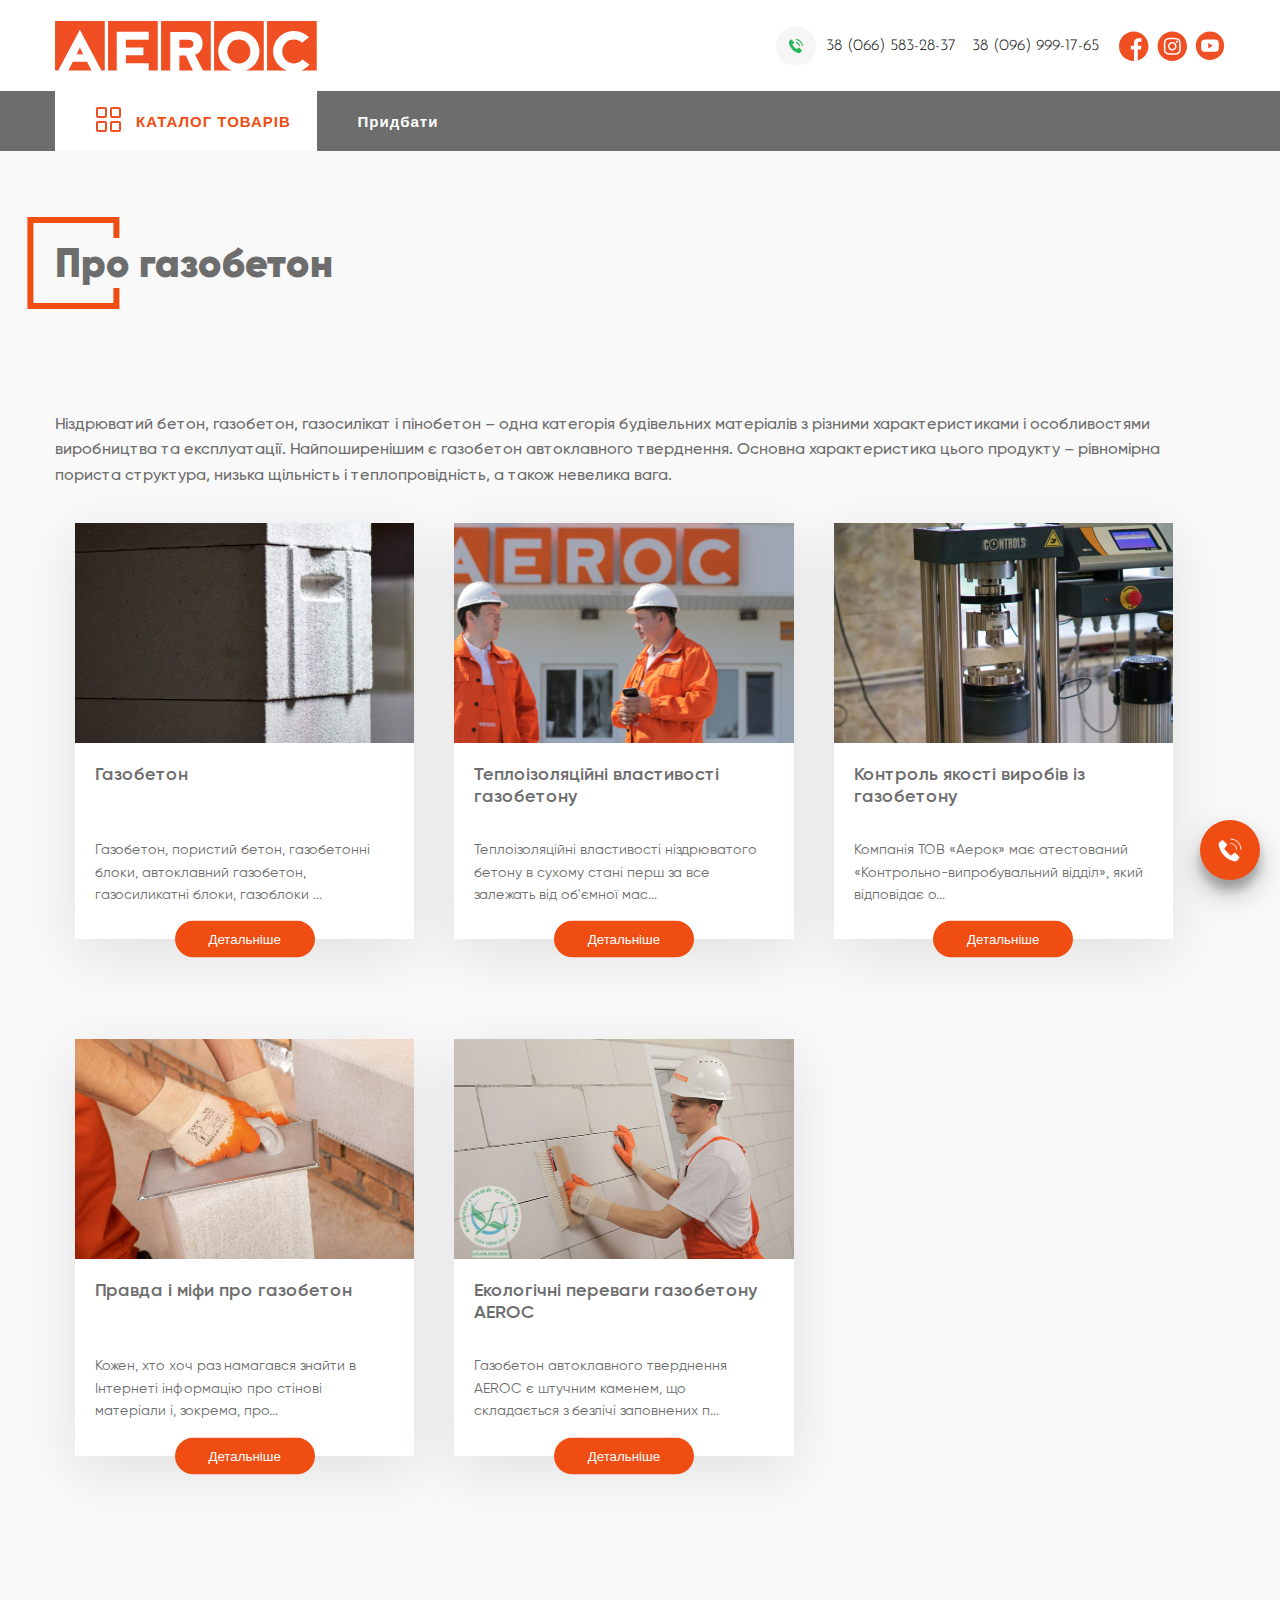
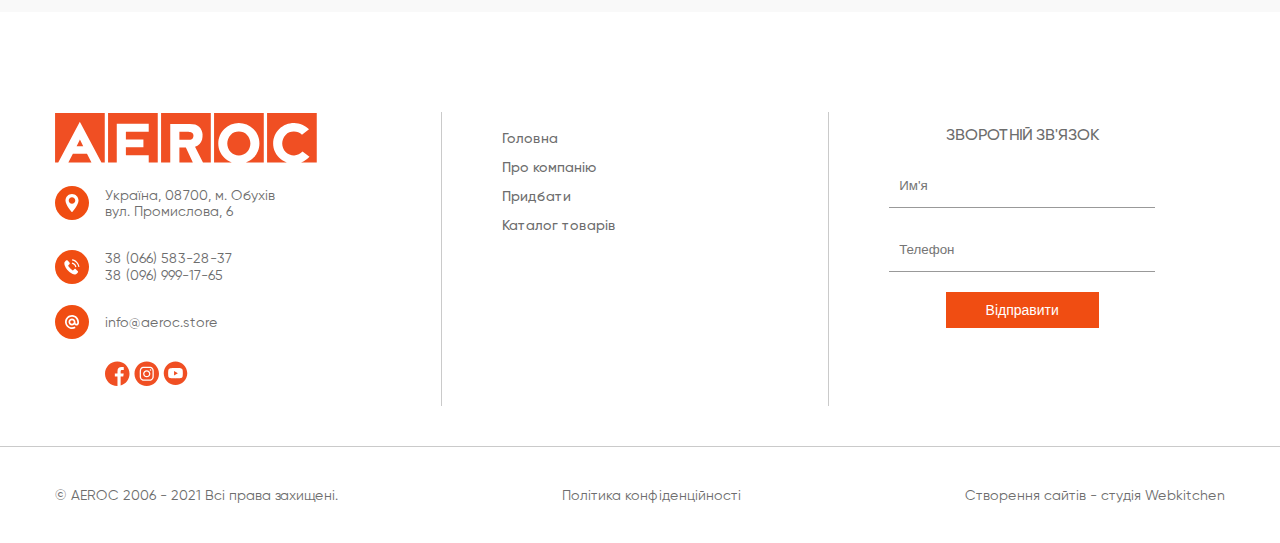
==== commit b9e1a65c: "1" ====
--- a/about-us.html
+++ b/about-us.html
@@ -81,11 +81,16 @@
                     <button type="btn" class="galereya-list__btn js-open-modal">Детальніше</button>
                 </li>
             </ul>
-            <footer class="footer"></footer>
-            <div class="modal-wrapper"></div>
-            <div class="call-block js-call-block"></div>
+        </div>
+    </section>
+    <footer class="footer"></footer>
+    <div class="modal-wrapper"></div>
+    <div class="call-block js-call-block"></div>
+    <div class="notification"></div>
 
-            <script src="./js/main.js" type="module"></script>
+
+    <script src="./js/main.js" type="module"></script>
+    <script src="js/send.js" type="module"></script>
 </body>
 
 </html>--- a/css/main.min.css
+++ b/css/main.min.css
@@ -1,2 +1,2 @@
-body{margin:0;padding:0;font-family:"Gilroy";font-weight:500}.container{width:1170px;padding-right:15px;padding-left:15px;margin-right:auto;margin-left:auto}.call-block{position:fixed;right:20px;bottom:20px;z-index:999}.call-block .call-link{display:block;width:60px;height:60px;background-color:#f04d12;border-radius:50%;-webkit-animation:move 1.0s infinite linear;animation:move 1.0s infinite linear;-webkit-box-shadow:0 14px 28px rgba(0,0,0,0.25),0 10px 10px rgba(0,0,0,0.22);box-shadow:0 14px 28px rgba(0,0,0,0.25),0 10px 10px rgba(0,0,0,0.22)}.call-block .call-link span{position:absolute;left:50%;top:50%;-webkit-transform:translate(-50%, -50%);transform:translate(-50%, -50%);width:25px;height:25px;background-image:url(../images/call.png);background-repeat:no-repeat;background-position:center;background-size:contain}@-webkit-keyframes move{0%{-webkit-transform:rotate(0deg);transform:rotate(0deg)}50%{-webkit-transform:rotate(20deg);transform:rotate(20deg)}100%{-webkit-transform:rotate(0deg);transform:rotate(0deg)}}@keyframes move{0%{-webkit-transform:rotate(0deg);transform:rotate(0deg)}50%{-webkit-transform:rotate(20deg);transform:rotate(20deg)}100%{-webkit-transform:rotate(0deg);transform:rotate(0deg)}}.header{width:100%}.header-top{display:-webkit-box;display:-ms-flexbox;display:flex;-webkit-box-pack:justify;-ms-flex-pack:justify;justify-content:space-between;-webkit-box-align:center;-ms-flex-align:center;align-items:center;padding:20px 0}.header-top .header-top__logo .logo{display:block}.header-top .header-top__logo .logo img{display:block;width:262px}.header-top .header-top__right{display:-webkit-box;display:-ms-flexbox;display:flex;-webkit-box-align:center;-ms-flex-align:center;align-items:center}.header-top .header-number{position:relative;display:-webkit-box;display:-ms-flexbox;display:flex;-webkit-box-align:center;-ms-flex-align:center;align-items:center;padding-left:50px;margin-right:20px}.header-top .header-number .header-number__item{font-family:'Josefin Sans', sans-serif;font-weight:300;text-decoration:none;color:#010101;line-height:1;font-size:16px;margin-right:16px}.header-top .header-number .header-number__item:last-child{margin-right:0}.header-top .header-number .header-number__icon{position:absolute;left:0;top:50%;-webkit-transform:translateY(-50%);transform:translateY(-50%);width:40px;height:40px;background-color:#f6f6f6;border-radius:50%}.header-top .header-number .header-number__icon img{position:absolute;left:50%;top:50%;width:15px;height:15px;-webkit-transform:translate(-50%, -50%);transform:translate(-50%, -50%)}.header-top .header-social{display:-webkit-box;display:-ms-flexbox;display:flex;-webkit-box-align:center;-ms-flex-align:center;align-items:center}.header-top .header-social .header-social__item{display:block;width:30px;height:30px;font-size:0;background-repeat:no-repeat;background-size:contain;background-position:center;margin-right:8px}.header-top .header-social .header-social__item:last-child{margin-right:0}.header-top .header-social .header-social__item.facebook{background-image:url(../images/fb.svg)}.header-top .header-social .header-social__item.instagram{background-image:url(../images/in.svg)}.header-top .header-social .header-social__item.youTube{background-image:url(../images/yu.svg)}.header-bottom{position:relative;width:100%;height:60px;background-color:#6d6d6d}.header-bottom .header-nav{display:-webkit-box;display:-ms-flexbox;display:flex}.header-bottom .header-nav .header-nav__btn{position:relative;display:inline-block;width:262px;white-space:nowrap;height:60px;border:1px solid transparent;cursor:pointer;padding:0 40px 0 80px;text-transform:uppercase;font-weight:600;font-size:15px;background-color:#ffffff;letter-spacing:1px;color:#f04d12;-webkit-transition:all 0.3s;transition:all 0.3s}.header-bottom .header-nav .header-nav__btn .header-nav__btn-icon{position:absolute;left:40px;top:50%;-webkit-transform:translateY(-50%);transform:translateY(-50%)}.header-bottom .header-nav .header-nav__btn:focus,.header-bottom .header-nav .header-nav__btn:hover{background-color:#f04d12;color:#ffffff;padding:0 35px 0 85px}.header-bottom .header-nav .header-nav__btn:focus .header-nav__btn-icon svg rect,.header-bottom .header-nav .header-nav__btn:hover .header-nav__btn-icon svg rect{stroke:#ffffff}.header-bottom .header-nav .header-nav__buy{position:relative;display:inline-block;width:162px;white-space:nowrap;height:60px;border:1px solid transparent;cursor:pointer;text-align:center;font-weight:700;font-size:15px;background-color:transparent;letter-spacing:1px;color:#ffffff;-webkit-transition:all 0.3s;transition:all 0.3s}.header-bottom .header-nav .header-nav__buy:focus,.header-bottom .header-nav .header-nav__buy:hover{background-color:#ffffff;color:#f04d12}.header-catalog{position:absolute;top:100%;left:0;width:100%;height:0;background-color:#ffffff;z-index:99;overflow:hidden;-webkit-transition:all 0.3s;transition:all 0.3s}.header-catalog .header-catalog__contain{width:1170px;margin:0 auto}.header-catalog .header-catalog__contain .header-catalog__list{width:262px;height:0;overflow:hidden;padding:30px 0;-webkit-transition:all 0.3s;transition:all 0.3s}.header-catalog .header-catalog__contain .header-catalog__list .header-link{display:block;margin-bottom:20px;text-decoration:none;font-weight:500;font-size:14px;text-transform:uppercase;color:#000;-webkit-transition:all 0.3s;transition:all 0.3s}.header-catalog .header-catalog__contain .header-catalog__list .header-link:hover{color:#f04d12}.header-catalog .header-catalog__contain .header-catalog__list .header-link:last-child{margin-bottom:0}.header-catalog.active{height:300px}.header-catalog.active .header-catalog__list{height:300px}.main-slider{position:relative}.main-slider .main-slider__item{position:relative;display:block;width:100%;min-height:800px;background-repeat:no-repeat;background-size:cover;background-position:center}.main-slider .main-slider__item:nth-child(1){background-image:url(../images/main-slider/1.jpg)}.main-slider .main-slider__item:nth-child(2){background-image:url(../images/main-slider/2.jpg)}.main-slider .main-slider__item:nth-child(3){background-image:url(../images/main-slider/3.jpg)}.main-slider .main-slider__item:nth-child(4){background-image:url(../images/main-slider/4.jpg)}.main-slider .main-slider__item:nth-child(5){background-image:url(../images/main-slider/5.jpg)}.main-slider .main-slider__item:nth-child(6){background-image:url(../images/main-slider/6.jpg)}.main-slider .main-slider__item:nth-child(7){background-image:url(../images/main-slider/7.jpg)}.main-slider .main-slider__item:nth-child(8){background-image:url(../images/main-slider/8.jpg)}.main-slider .main-slider__video{list-style-type:none;padding-left:0}.main-slider .main-slider__video li h2,.main-slider .main-slider__video li p{cursor:pointer}.main-slider .swiper-button-next{right:3.03em}.main-slider .swiper-button-prev{left:3.03em}.main-slider .swiper-button-next::after,.main-slider .swiper-button-prev::after{color:#ffffff;font-weight:bold}.main-slider .main-slider__content{display:-webkit-box;display:-ms-flexbox;display:flex;-webkit-box-align:center;-ms-flex-align:center;align-items:center;min-height:800px}.main-slider .main-slider__content .box{position:relative}.main-slider .main-slider__content .box .box-content{position:relative;padding:20px 30px;background-color:rgba(240,77,16,0.7);z-index:2}.main-slider .main-slider__content .box .box-content a{text-decoration:none;display:block}.main-slider .main-slider__content .box .box-content .box-title{text-transform:uppercase;font-weight:900;color:#ffffff;font-size:50px;margin:0}.main-slider .main-slider__content .box .box-content .box-text{font-weight:400;color:#ffffff;font-size:16px}.main-slider .main-slider__content .box .box-before{position:absolute;left:0;top:50%;-webkit-transform:translateY(-50%);transform:translateY(-50%)}.main-slider .main-slider__content .box .box-before::before{position:absolute;left:0;top:0;content:"";width:180px;height:220px;border:12px solid rgba(255,255,255,0.7);-webkit-transform:translate(-20%, -50%);transform:translate(-20%, -50%)}.catalog-wrapper{position:relative;width:100%;background-color:#f9f9f9}.catalog-wrapper .catalog-title{position:relative;-webkit-transform:translateY(-50%);transform:translateY(-50%);text-align:center;z-index:3}.catalog-wrapper .catalog-title .catalog-title__block{position:relative;display:inline-block}.catalog-wrapper .catalog-title .catalog-title__block .catalog-title__before{position:absolute;left:0;top:50%;-webkit-transform:translateY(-50%);transform:translateY(-50%)}.catalog-wrapper .catalog-title .catalog-title__block .catalog-title__before::before{position:absolute;left:0;top:0;content:"";width:180px;height:160px;border:12px solid #f04d12;-webkit-transform:translate(-30%, -50%);transform:translate(-30%, -50%);z-index:1}.catalog-wrapper .catalog-title .catalog-title__block .catalog-title__text{position:relative;text-align:center;display:inline-block;font-weight:900;color:#6d6d6d;font-size:60px;padding:20px 30px;background-color:#fff;-webkit-box-shadow:0px 0px 30px rgba(0,0,0,0.26);box-shadow:0px 0px 30px rgba(0,0,0,0.26);z-index:2;margin:0}.catalog-wrapper .catalog-title .catalog-title__block .catalog-title__text span{color:#f04d12;text-transform:uppercase}.catalog-wrapper .content{display:-webkit-box;display:-ms-flexbox;display:flex;-webkit-box-pack:justify;-ms-flex-pack:justify;justify-content:space-between;width:1420px;margin:0 auto;padding:40px 0 100px 0}.catalog-wrapper .content .content-first{width:375px}.catalog-wrapper .content .content-first .content-title{position:relative;padding:0 0 0 20px;margin:0}.catalog-wrapper .content .content-first .content-title .content-title__before{position:absolute;left:0;top:50%;-webkit-transform:translateY(-50%);transform:translateY(-50%)}.catalog-wrapper .content .content-first .content-title .content-title__before:before{position:absolute;left:0;top:0;content:"";width:80px;height:80px;border:8px solid #f04d12;-webkit-transform:translate(-10%, -50%);transform:translate(-10%, -50%);z-index:1}.catalog-wrapper .content .content-first .content-title .content-title__text{position:relative;font-size:36px;font-weight:900;color:#6d6d6d;background-color:#f9f9f9;z-index:2}.catalog-wrapper .content .content-first .content-first__text{color:#6d6d6d;line-height:1.6;font-weight:400;padding-top:20px}.catalog-wrapper .content .content-slider{width:1010px}.catalog-wrapper .content .content-slider .catalog-slider__item{position:relative;padding:20px;background-color:#ffffff;-webkit-box-sizing:border-box;box-sizing:border-box;min-height:330px;-webkit-transition:all 0.3s;transition:all 0.3s}.catalog-wrapper .content .content-slider .catalog-slider__item:hover .catalog-slider__img{-webkit-transform:scale(1.05);transform:scale(1.05)}.catalog-wrapper .content .content-slider .catalog-slider__item .catalog-slider__btn{display:block;width:100%;color:#ffffff;background-color:#6d6d6d;text-align:center;text-decoration:none;padding:10px 0;font-size:14px;position:absolute;bottom:0;left:0;-webkit-transition:all 0.2s;transition:all 0.2s}.catalog-wrapper .content .content-slider .catalog-slider__item .catalog-slider__btn:hover{background-color:#f04d12}.catalog-wrapper .content .content-slider .catalog-slider__title{text-align:center;font-size:18px;font-weight:600;color:#6d6d6d}.catalog-wrapper .content .content-slider .catalog-slider__img{width:80%;display:-webkit-box;display:-ms-flexbox;display:flex;-webkit-box-align:center;-ms-flex-align:center;align-items:center;-webkit-box-pack:center;-ms-flex-pack:center;justify-content:center;min-height:200px;max-height:200px;margin:0 auto;margin-bottom:30px;-webkit-transition:all 0.3s;transition:all 0.3s}.catalog-wrapper .content .content-slider .catalog-slider__img img{display:block;width:100%}.benefits-wrapper{position:relative}.benefits-wrapper .benefits{display:-webkit-box;display:-ms-flexbox;display:flex;-webkit-box-pack:justify;-ms-flex-pack:justify;justify-content:space-between;padding:40px 0 120px 0}.benefits-wrapper .benefits .benefits-first{position:relative;width:550px}.benefits-wrapper .benefits .benefits-first .benefits-first__title{position:relative;display:-webkit-box;display:-ms-flexbox;display:flex;-webkit-box-align:center;-ms-flex-align:center;align-items:center;z-index:3}.benefits-wrapper .benefits .benefits-first .benefits-first__title .number{font-size:300px;margin:0;line-height:1;font-weight:700;color:#fa5f2e;padding-right:40px}.benefits-wrapper .benefits .benefits-first .benefits-first__title .text{position:relative;font-weight:700;font-size:40px;line-height:1;color:#6d6d6d;background-color:#ffffff;z-index:2}.benefits-wrapper .benefits .benefits-first .benefits-first__title .before{position:absolute;right:60px;top:50%;-webkit-transform:translateY(-50%);transform:translateY(-50%)}.benefits-wrapper .benefits .benefits-first .benefits-first__title .before:before{position:absolute;right:0;top:0;content:"";width:140px;height:120px;border:8px solid #fa5f2e;-webkit-transform:translate(-20%, -50%);transform:translate(-20%, -50%);z-index:1}.benefits-wrapper .benefits .benefits-first .benefits-first__img{z-index:2;position:absolute;width:100%;left:-120px;top:180px}.benefits-wrapper .benefits .benefits-first .benefits-first__img img{display:block;width:100%}.benefits-wrapper .benefits .benefits-second{padding-top:120px;width:570px}.benefits-wrapper .benefits .benefits-second .benefits-list{padding-left:0;list-style-type:none;display:-webkit-box;display:-ms-flexbox;display:flex;-webkit-box-pack:justify;-ms-flex-pack:justify;justify-content:space-between;-ms-flex-wrap:wrap;flex-wrap:wrap}.benefits-wrapper .benefits .benefits-second .benefits-list__item{width:30%;margin-bottom:40px;text-align:center}.benefits-wrapper .benefits .benefits-second .benefits-list__item img{display:inline-block;text-align:center}.benefits-wrapper .benefits .benefits-second .benefits-list__item .benefits-list__title{font-size:14px;text-align:center;color:#6d6d6d}.benefits-wrapper .benefits-blur-icon-second,.benefits-wrapper .benefits-blur-icon-first{position:absolute;left:10%;top:20%;width:80px;height:80px;background-color:#f04d12;-webkit-filter:blur(45px);filter:blur(45px);border-radius:100%}.benefits-wrapper .benefits-blur-icon-second{left:50%;top:50%;-webkit-transform:translate(-100%, -50%);transform:translate(-100%, -50%)}.information-wrapper{position:relative;background-color:#f9f9f9;padding:100px 0 140px 0;overflow:hidden}.information-wrapper .information-title{text-align:center}.information-wrapper .information-title .information-title__block{position:relative;text-align:center;display:inline-block}.information-wrapper .information-title .information-title__block .text{position:relative;color:#6d6d6d;font-size:40px;background-color:#f9f9f9;z-index:2}.information-wrapper .information-title .information-title__block .before{position:absolute;top:50%;left:0;-webkit-transform:translateY(-50%);transform:translateY(-50%)}.information-wrapper .information-title .information-title__block .before::before{position:absolute;left:0;top:0;content:"";width:80px;height:80px;border:8px solid #f04d12;-webkit-transform:translate(-30%, -50%);transform:translate(-30%, -50%);z-index:1}.information-wrapper .information-list{display:-webkit-box;display:-ms-flexbox;display:flex;-webkit-box-pack:justify;-ms-flex-pack:justify;justify-content:space-between;padding:0;margin:40px 0 0 0;list-style-type:none}.information-wrapper .information-list .item-link{display:block;text-decoration:none}.information-wrapper .information-list .item{width:32%;background-color:#ffffff;-webkit-transition:all 0.3s;transition:all 0.3s}.information-wrapper .information-list .item .item-img{display:block}.information-wrapper .information-list .item .item-img img{display:block;width:100%}.information-wrapper .information-list .item .item-title{padding:20px;margin:0;font-weight:600;color:#6d6d6d;font-size:18px}.information-wrapper .information-list .item:hover{-webkit-box-shadow:0px 15px 55px rgba(0,0,0,0.26);box-shadow:0px 15px 55px rgba(0,0,0,0.26)}.information-wrapper .information-blur-icon-second,.information-wrapper .information-blur-icon-first{position:absolute;left:5%;top:30%;width:80px;height:80px;background-color:#f04d12;-webkit-filter:blur(45px);filter:blur(45px);border-radius:100%}.information-wrapper .information-blur-icon-second{left:90%;top:95%;-webkit-transform:translate(-100%, -50%);transform:translate(-100%, -50%)}.footer{padding-top:100px}.footer-top{display:-webkit-box;display:-ms-flexbox;display:flex;padding-bottom:40px}.footer-top .footer-top__item{width:33%;border-right:1px solid #cacaca}.footer-top .footer-top__item:last-child{border-right:1px solid transparent}.footer-top .footer-logo{margin-bottom:20px}.footer-top .footer-contact{padding:0;margin:0;list-style-type:none}.footer-top .footer-contact .footer-contact__item{position:relative;margin-bottom:30px;color:#6d6d6d;font-size:14px;font-weight:400;line-height:1.2;padding-left:50px}.footer-top .footer-contact .footer-contact__item .e-nexus__make{position:absolute;left:0;top:50%;-webkit-transform:translateY(-50%);transform:translateY(-50%);width:34px;height:34px;background-color:#f04d12;border-radius:50%}.footer-top .footer-contact .footer-contact__item .e-nexus__make svg{position:absolute;left:50%;top:50%;-webkit-transform:translate(-50%, -50%);transform:translate(-50%, -50%)}.footer-top .footer-social{padding-left:50px;display:-webkit-box;display:-ms-flexbox;display:flex;-webkit-box-align:center;-ms-flex-align:center;align-items:center;margin-bottom:20px}.footer-top .footer-social .footer-social__item{display:block;width:25px;height:25px;font-size:0;background-repeat:no-repeat;background-size:contain;background-position:center;margin-right:4px}.footer-top .footer-social .footer-social__item:last-child{margin-right:0}.footer-top .footer-social .footer-social__item.facebook{background-image:url(../images/fb.svg)}.footer-top .footer-social .footer-social__item.instagram{background-image:url(../images/in.svg)}.footer-top .footer-social .footer-social__item.youTube{background-image:url(../images/yu.svg)}.footer-top .footer-listLink{list-style-type:none;padding:0 0 0 60px}.footer-top .footer-listLink .footer-listLink__item{margin-bottom:10px}.footer-top .footer-listLink .footer-listLink__item a{font-size:14px;text-decoration:none;font-weight:500;color:#6d6d6d;-webkit-transition:all 0.3s;transition:all 0.3s}.footer-top .footer-listLink .footer-listLink__item a:hover{color:#f04d12}.footer-top .footer-form{position:relative;padding:0 60px 0 60px;-webkit-box-sizing:border-box;box-sizing:border-box}.footer-top .footer-form .footer-form__title{font-size:16px;color:#6d6d6d;font-weight:500;text-transform:uppercase;text-align:center;margin-bottom:20px}.footer-top .footer-form .input{position:relative;display:block;width:100%;margin-bottom:20px;padding:14px 10px;-webkit-box-sizing:border-box;box-sizing:border-box;outline:none;border:0  solid transparent;border-bottom:1px  solid #999999}.footer-top .footer-form .btn{display:block;margin:0 auto;padding:10px 40px;font-size:14px;font-weight:400;color:#ffffff;background-color:#f04d12;outline:none;border:1px transparent;cursor:pointer}.footer-bootom{width:100%;padding:40px 0;border-top:1px solid #cacaca}.footer-bootom .footer-bootom-link{display:-webkit-box;display:-ms-flexbox;display:flex;-webkit-box-pack:justify;-ms-flex-pack:justify;justify-content:space-between;-webkit-box-align:center;-ms-flex-align:center;align-items:center}.footer-bootom .footer-bootom-link a{font-size:14px;text-decoration:none;color:#6d6d6d;font-weight:400}.footer-bootom .footer-bootom-link a:hover{text-decoration:underline;color:#f04d12}.modal-wrapper{display:none;position:fixed;left:0;top:0;width:100%;height:100vh;background-color:rgba(0,0,0,0.8);z-index:100}.modal-wrapper .modal-close{position:absolute;right:30px;top:0;font-size:20px;padding:20px 18px 24px 18px;line-height:0;background-color:#f04d12;color:#ffffff;cursor:pointer;border-bottom-right-radius:10px;border-bottom-left-radius:10px}.modal-wrapper .modal{position:absolute;left:50%;top:50%;-webkit-transform:translate(-50%, -50%);transform:translate(-50%, -50%);width:300px;padding:40px 30px 30px 30px;background-color:#ffffff}.modal-wrapper .modal .modal-form .modal-form__title{margin:0;text-align:center;font-size:20px;font-weight:400;text-transform:uppercase;margin-bottom:20px}.modal-wrapper .modal .modal-form .input{position:relative;width:100%;-webkit-box-sizing:border-box;box-sizing:border-box;padding:14px 10px;margin-bottom:20px;border:1px solid transparent;outline:none;border-bottom:1px solid #999999;font-family:'Gilroy';font-size:16px}.modal-wrapper .modal .modal-form .input::-webkit-input-placeholder{text-transform:uppercase}.modal-wrapper .modal .modal-form .input:-ms-input-placeholder{text-transform:uppercase}.modal-wrapper .modal .modal-form .input::-ms-input-placeholder{text-transform:uppercase}.modal-wrapper .modal .modal-form .input::placeholder{text-transform:uppercase}.modal-wrapper .modal .modal-form .modal-form__submit{display:block;width:160px;padding:10px 0;margin:0 auto;color:#ffffff;cursor:pointer;margin-top:20px;border:1px solid transparent;background-color:#f04d12}.catalog-page__wpapper{width:100%;padding:60px 0;background-color:#f9f9f9}.catalog-page__wpapper .catalog-page__title{position:relative;display:inline-block;margin-bottom:80px}.catalog-page__wpapper .catalog-page__title .catalog-page-title__before{position:absolute;left:0;top:50%;-webkit-transform:translateY(-50%);transform:translateY(-50%)}.catalog-page__wpapper .catalog-page__title .catalog-page-title__before::before{position:absolute;content:"";left:0;top:0;-webkit-transform:translate(-30%, -50%);transform:translate(-30%, -50%);width:80px;height:80px;border:6px solid #f04d12;z-index:1}.catalog-page__wpapper .catalog-page__title .catalog-page-title__title{position:relative;color:#6d6d6d;font-weight:900;font-size:40px;background-color:#f9f9f9;z-index:2}.catalog-page__wpapper .catalog-page__contetn .list-content{display:-webkit-box;display:-ms-flexbox;display:flex;-webkit-box-pack:justify;-ms-flex-pack:justify;justify-content:space-between;-ms-flex-wrap:wrap;flex-wrap:wrap;list-style-type:none;padding:0;margin-bottom:80px}.catalog-page__wpapper .catalog-page__contetn .list-content .list-content__item{position:relative;width:31%;background-color:#ffffff;-webkit-box-shadow:0px 15px 55px rgba(0,0,0,0.16);box-shadow:0px 15px 55px rgba(0,0,0,0.16);margin-bottom:60px}.catalog-page__wpapper .catalog-page__contetn .list-content .list-content__item .list-content__img{position:relative;width:100%;height:300px;margin-bottom:20px}.catalog-page__wpapper .catalog-page__contetn .list-content .list-content__item .list-content__img img{position:absolute;left:50%;top:50%;-webkit-transform:translate(-50%, -50%);transform:translate(-50%, -50%);max-width:250px}.catalog-page__wpapper .catalog-page__contetn .list-content .list-content__item .list-content__title{text-align:center;text-transform:uppercase;color:#6d6d6d;font-size:20px;font-weight:600;margin-bottom:20px}.catalog-page__wpapper .catalog-page__contetn .list-content .list-content__item .list-content__desk{color:#6d6d6d;font-weight:400px;font-size:14px;padding:0 25px;line-height:1.4;margin-bottom:40px}.catalog-page__wpapper .catalog-page__contetn .list-content .list-content__item .list-content__btn{position:absolute;top:100%;left:50%;-webkit-transform:translate(-50%, -50%);transform:translate(-50%, -50%);background-color:#f04d12;color:#ffffff;border:1px solid transparent;padding:14px 50px;border-radius:40px;text-transform:uppercase;font-weight:700;font-size:12px;cursor:pointer}.catalog-page__wpapper .catalog-page__contetn .content{margin-bottom:20px}.catalog-page__wpapper .catalog-page__contetn .content .content-title{font-weight:700;font-size:26px;color:#444a52}.catalog-page__wpapper .catalog-page__contetn .content .content-text{font-size:16px;line-height:1.4;font-weight:400;margin:0;margin-bottom:20px}.catalog-page__wpapper .catalog-page__contetn .content .content-img{display:block;width:50%;margin:0 auto;margin-bottom:20px}.catalog-page__deck p{font-size:16px;font-weight:500;color:#6d6d6d;line-height:1.6}.catalog-page__deck p span{font-weight:700}.video{display:-webkit-box;display:-ms-flexbox;display:flex;-ms-flex-wrap:wrap;flex-wrap:wrap;list-style-type:none;padding:0}.video .video-item__active{position:relative}.video .video-item__active .video-item__overlay{position:absolute;left:0;top:0;width:100%;height:100%;background-color:rgba(0,0,0,0.6);-webkit-box-sizing:border-box;box-sizing:border-box;opacity:0;-webkit-transition:all 0.3s;transition:all 0.3s}.video .video-item__active .video-item__overlay::before{position:absolute;content:"";top:50%;left:50%;-webkit-transform:translate(-50%, -50%);transform:translate(-50%, -50%);width:70px;height:70px;border-radius:50%;background-color:#f04d12;background-image:url(../images/video/video.svg);background-repeat:no-repeat;background-position:center}.video .video-item__active:hover .video-item__overlay{opacity:1;cursor:pointer}.video .video-item{position:relative;width:31%;-webkit-box-sizing:border-box;box-sizing:border-box;margin:10px}.video .video-item img{display:block;width:100%}.js-video-overlay-modal{position:fixed;display:none;top:0;left:0;width:100%;height:100vh;background-color:rgba(0,0,0,0.6);z-index:999}.js-video-overlay-modal .js-video-overlay-modal__video{position:absolute;left:50%;top:50%;-webkit-transform:translate(-50%, -50%);transform:translate(-50%, -50%);width:700px;height:400px}.js-video-overlay-modal .js-video-overlay-modal__close{color:#ffffff;position:absolute;right:0;top:0;background:rgba(30,30,30,0.6);padding:10px 20px;font-weight:300;cursor:pointer;-webkit-transition:all 0.3s;transition:all 0.3s}.js-video-overlay-modal .js-video-overlay-modal__close:hover{background-color:#f04d12}.galereya-list{display:-webkit-box;display:-ms-flexbox;display:flex;-ms-flex-wrap:wrap;flex-wrap:wrap;padding:0;list-style-type:none}.galereya-list .galereya-list__item{position:relative;width:29%;-webkit-box-shadow:0px 15px 55px rgba(0,0,0,0.1);box-shadow:0px 15px 55px rgba(0,0,0,0.1);background-color:#ffffff;margin:20px 20px 80px 20px;-webkit-transition:all 0.3s;transition:all 0.3s}.galereya-list .galereya-list__item:hover{-webkit-box-shadow:0px 15px 55px rgba(0,0,0,0.26);box-shadow:0px 15px 55px rgba(0,0,0,0.26)}.galereya-list .galereya-list__item img{display:block;width:100%;min-height:220px;max-height:220px;-o-object-fit:cover;object-fit:cover;margin-bottom:20px}.galereya-list .galereya-list__item .galereya-list__text{position:relative;padding:0 20px 20px 20px;-webkit-box-sizing:border-box;box-sizing:border-box}.galereya-list .galereya-list__item .galereya-list__text h2{font-size:18px;font-weight:600;min-height:60px;color:#6d6d6d}.galereya-list .galereya-list__item .galereya-list__text p{color:#6d6d6d;font-weight:400;font-size:14px;line-height:1.6}.galereya-list .galereya-list__item .galereya-list__btn{position:absolute;left:50%;top:100%;-webkit-transform:translate(-50%, -50%);transform:translate(-50%, -50%);width:140px;background-color:#f04d12;padding:10px 0;border:1px solid transparent;outline:none;color:#ffffff;border-radius:40px;cursor:pointer}@media (max-width: 1460px){.catalog-wrapper .content{width:1170px}.catalog-wrapper .content .content-slider{width:740px}}@media (max-width: 1170px){.container{width:968px}.main-slider .main-slider__item,.main-slider .main-slider__content{min-height:600px}.catalog-wrapper .content{width:968px;-webkit-box-orient:vertical;-webkit-box-direction:normal;-ms-flex-direction:column;flex-direction:column}.catalog-wrapper .content .content-slider{width:100%}.header-catalog .header-catalog__contain{width:968px}}@media (max-width: 990px){.container{width:720px}.header-catalog .header-catalog__contain{width:720px}.header-top .header-number{-webkit-box-orient:vertical;-webkit-box-direction:normal;-ms-flex-direction:column;flex-direction:column}.header-top .header-number .header-number__item{margin-right:0}.main-slider .main-slider__content .box .box-content .box-title{font-size:24px}.main-slider .main-slider__item{min-height:500px}.main-slider .main-slider__content{-webkit-box-pack:center;-ms-flex-pack:center;justify-content:center;min-height:500px}.catalog-wrapper .catalog-title .catalog-title__block .catalog-title__text{font-size:40px}.catalog-wrapper .catalog-title .catalog-title__block .catalog-title__before::before{width:140px;height:140px;border:8px solid #f04d12}.catalog-wrapper .content{width:720px}.catalog-wrapper .content .content-first{width:100%}.catalog-wrapper .content .content-first .content-title .content-title__text{font-size:30px}.catalog-wrapper .content .content-first .content-title .content-title__before:before{border:6px solid #f04d12;width:60px;height:60px}.benefits-wrapper .benefits{-webkit-box-orient:vertical;-webkit-box-direction:normal;-ms-flex-direction:column;flex-direction:column}.benefits-wrapper .benefits .benefits-first{margin:0 auto}.benefits-wrapper .benefits .benefits-first .benefits-first__img{width:50%;left:50%;top:120px;-webkit-transform:translateX(-100%);transform:translateX(-100%)}.benefits-wrapper .benefits .benefits-first .benefits-first__title .number{font-size:200px}.benefits-wrapper .benefits .benefits-first .benefits-first__title .before{right:180px}.benefits-wrapper .benefits .benefits-first .benefits-first__title .before:before{width:90px;height:100px}.benefits-wrapper .benefits .benefits-first .benefits-first__title .before:before{border:6px solid #fa5f2e}.benefits-wrapper .benefits .benefits-second{width:100%}.information-wrapper .information-list{-webkit-box-orient:vertical;-webkit-box-direction:normal;-ms-flex-direction:column;flex-direction:column}.information-wrapper .information-list .item{width:100%;margin-bottom:40px}.footer-top{-webkit-box-orient:vertical;-webkit-box-direction:normal;-ms-flex-direction:column;flex-direction:column}.footer-top .footer-top__item{width:100%;border-right:1px solid transparent}.footer-top .footer-listLink{padding:0}.footer-top .footer-social{padding-left:0}.footer-bootom .footer-bootom-link{-webkit-box-orient:vertical;-webkit-box-direction:normal;-ms-flex-direction:column;flex-direction:column}.footer-bootom .footer-bootom-link a{margin-bottom:20px}.catalog-page__wpapper .catalog-page__title .catalog-page-title__title{font-size:30px}.catalog-page__wpapper .catalog-page__title .catalog-page-title__before::before{left:10px}.catalog-page__wpapper .catalog-page__contetn .list-content .list-content__item{width:48%}.video .video-item{width:46%}.galereya-list .galereya-list__item{width:44%}.footer-top .footer-top__item{margin-bottom:40px}}@media (max-width: 760px){.container{width:90%}.header-catalog .header-catalog__contain{width:90%}.header-nav{width:100% !important;padding:0 !important}.header-bottom,.header-bottom .header-nav .header-nav__btn,.header-bottom .header-nav .header-nav__buy{height:50px}.header-top .header-number .header-number__icon{width:30px;height:30px}.header-top .header-number .header-number__item{font-size:14px}.header-top .header-top__logo .logo img,.header-top .header-top__logo .logo{width:140px}.header-top .header-social{display:none}.header-top .header-number{margin-right:0;padding-left:40px}.header-bottom .header-nav .header-nav__btn{width:200px}.header-bottom .header-nav .header-nav__btn{width:200px;padding:0 40px 0 50px;font-size:12px}.header-bottom .header-nav .header-nav__btn .header-nav__btn-icon{left:15px}.header-bottom .header-nav .header-nav__btn:focus,.header-bottom .header-nav .header-nav__btn:hover{padding:0 40px 0 50px}.header-bottom .header-nav .header-nav__buy{font-size:12px}.main-slider .main-slider__item{min-height:280px}.main-slider .main-slider__content{min-height:280px}.main-slider .main-slider__content .box .box-content{padding:18px}.catalog-wrapper .catalog-title .catalog-title__block .catalog-title__text{font-size:24px}.catalog-wrapper .catalog-title .catalog-title__block .catalog-title__before::before{width:90px;height:90px;border:6px solid #f04d12}.main-slider .main-slider__content .box .box-content .box-title{font-size:20px}.main-slider .main-slider__content .box .box-content .box-text{font-size:14px}.main-slider .main-slider__content .box .box-before::before{display:none}.main-slider .swiper-button-prev{left:10px}.main-slider .swiper-button-next{right:10px}.catalog-wrapper .content{width:90%}.benefits-wrapper .benefits{padding:40px 0 40px 0}.benefits-wrapper .benefits .benefits-first{width:100%}.benefits-wrapper .benefits .benefits-first .benefits-first__title .text{font-size:30px}.benefits-wrapper .benefits .benefits-first .benefits-first__title .before{right:10px}.benefits-wrapper .benefits .benefits-first .benefits-first__title .text{padding:4px 0}.benefits-wrapper .benefits .benefits-second .benefits-list__item{width:50%}.information-wrapper{padding:60px 0 40px 0}.information-wrapper .information-title .information-title__block .text{font-size:30px}.information-wrapper .information-title .information-title__block .before::before{border:6px solid #f04d12}.modal-wrapper .modal-close{right:0;border-bottom-right-radius:0;border-bottom-left-radius:0}.catalog-page__wpapper .catalog-page__contetn .list-content .list-content__item{width:100%}.catalog-page__wpapper .catalog-page__contetn .content .content-img{width:100%}.catalog-page__wpapper .catalog-page__title .catalog-page-title__title{font-size:24px;padding:4px 0}.catalog-page__wpapper .catalog-page__title .catalog-page-title__before{left:5px}.video .video-item{width:100%}.js-video-overlay-modal .js-video-overlay-modal__video{width:90%;height:240px}.galereya-list .galereya-list__item{width:100%;margin:0 0 60px 0}.footer-top .footer-form{padding:0}}@media (max-width: 400px){.catalog-wrapper .catalog-title .catalog-title__block .catalog-title__before::before{left:10px}}
+body{margin:0;padding:0;font-family:"Gilroy";font-weight:500}.container{width:1170px;padding-right:15px;padding-left:15px;margin-right:auto;margin-left:auto}.call-block{position:fixed;right:20px;bottom:20px;z-index:999}.call-block .call-link{display:block;width:60px;height:60px;background-color:#f04d12;border-radius:50%;-webkit-animation:move 1.0s infinite linear;animation:move 1.0s infinite linear;-webkit-box-shadow:0 14px 28px rgba(0,0,0,0.25),0 10px 10px rgba(0,0,0,0.22);box-shadow:0 14px 28px rgba(0,0,0,0.25),0 10px 10px rgba(0,0,0,0.22)}.call-block .call-link span{position:absolute;left:50%;top:50%;-webkit-transform:translate(-50%, -50%);transform:translate(-50%, -50%);width:25px;height:25px;background-image:url(../images/call.png);background-repeat:no-repeat;background-position:center;background-size:contain}@-webkit-keyframes move{0%{-webkit-transform:rotate(0deg);transform:rotate(0deg)}50%{-webkit-transform:rotate(20deg);transform:rotate(20deg)}100%{-webkit-transform:rotate(0deg);transform:rotate(0deg)}}@keyframes move{0%{-webkit-transform:rotate(0deg);transform:rotate(0deg)}50%{-webkit-transform:rotate(20deg);transform:rotate(20deg)}100%{-webkit-transform:rotate(0deg);transform:rotate(0deg)}}.notification{position:fixed;display:inline-block;right:20px;bottom:20px;-webkit-transform:translateX(300px);transform:translateX(300px);padding:4px 50px 4px 20px;z-index:9999999;-webkit-box-shadow:0 14px 28px rgba(0,0,0,0.25),0 10px 10px rgba(0,0,0,0.22);box-shadow:0 14px 28px rgba(0,0,0,0.25),0 10px 10px rgba(0,0,0,0.22);border-radius:6px;opacity:0;-webkit-transition:all 0.4s;transition:all 0.4s}.notification p{color:#ffffff}.notification.active{-webkit-transform:translateX(0);transform:translateX(0);opacity:1}.notification.success{background-color:#5ced2f}.notification.error{background-color:#f04d12}.header{width:100%}.header-top{display:-webkit-box;display:-ms-flexbox;display:flex;-webkit-box-pack:justify;-ms-flex-pack:justify;justify-content:space-between;-webkit-box-align:center;-ms-flex-align:center;align-items:center;padding:20px 0}.header-top .header-top__logo .logo{display:block}.header-top .header-top__logo .logo img{display:block;width:262px}.header-top .header-top__right{display:-webkit-box;display:-ms-flexbox;display:flex;-webkit-box-align:center;-ms-flex-align:center;align-items:center}.header-top .header-number{position:relative;display:-webkit-box;display:-ms-flexbox;display:flex;-webkit-box-align:center;-ms-flex-align:center;align-items:center;padding-left:50px;margin-right:20px}.header-top .header-number .header-number__item{font-family:'Josefin Sans', sans-serif;font-weight:300;text-decoration:none;color:#010101;line-height:1;font-size:16px;margin-right:16px}.header-top .header-number .header-number__item:last-child{margin-right:0}.header-top .header-number .header-number__icon{position:absolute;left:0;top:50%;-webkit-transform:translateY(-50%);transform:translateY(-50%);width:40px;height:40px;background-color:#f6f6f6;border-radius:50%}.header-top .header-number .header-number__icon img{position:absolute;left:50%;top:50%;width:15px;height:15px;-webkit-transform:translate(-50%, -50%);transform:translate(-50%, -50%)}.header-top .header-social{display:-webkit-box;display:-ms-flexbox;display:flex;-webkit-box-align:center;-ms-flex-align:center;align-items:center}.header-top .header-social .header-social__item{display:block;width:30px;height:30px;font-size:0;background-repeat:no-repeat;background-size:contain;background-position:center;margin-right:8px}.header-top .header-social .header-social__item:last-child{margin-right:0}.header-top .header-social .header-social__item.facebook{background-image:url(../images/fb.svg)}.header-top .header-social .header-social__item.instagram{background-image:url(../images/in.svg)}.header-top .header-social .header-social__item.youTube{background-image:url(../images/yu.svg)}.header-bottom{position:relative;width:100%;height:60px;background-color:#6d6d6d}.header-bottom .header-nav{display:-webkit-box;display:-ms-flexbox;display:flex}.header-bottom .header-nav .header-nav__btn{position:relative;display:inline-block;width:262px;white-space:nowrap;height:60px;border:1px solid transparent;cursor:pointer;padding:0 40px 0 80px;text-transform:uppercase;font-weight:600;font-size:15px;background-color:#ffffff;letter-spacing:1px;color:#f04d12;-webkit-transition:all 0.3s;transition:all 0.3s}.header-bottom .header-nav .header-nav__btn .header-nav__btn-icon{position:absolute;left:40px;top:50%;-webkit-transform:translateY(-50%);transform:translateY(-50%)}.header-bottom .header-nav .header-nav__btn:focus,.header-bottom .header-nav .header-nav__btn:hover{background-color:#f04d12;color:#ffffff;padding:0 35px 0 85px}.header-bottom .header-nav .header-nav__btn:focus .header-nav__btn-icon svg rect,.header-bottom .header-nav .header-nav__btn:hover .header-nav__btn-icon svg rect{stroke:#ffffff}.header-bottom .header-nav .header-nav__buy{position:relative;display:inline-block;width:162px;white-space:nowrap;height:60px;border:1px solid transparent;cursor:pointer;text-align:center;font-weight:700;font-size:15px;background-color:transparent;letter-spacing:1px;color:#ffffff;-webkit-transition:all 0.3s;transition:all 0.3s}.header-bottom .header-nav .header-nav__buy:focus,.header-bottom .header-nav .header-nav__buy:hover{background-color:#ffffff;color:#f04d12}.header-catalog{position:absolute;top:100%;left:0;width:100%;height:0;background-color:#ffffff;z-index:99;overflow:hidden;-webkit-transition:all 0.3s;transition:all 0.3s}.header-catalog .header-catalog__contain{width:1170px;margin:0 auto}.header-catalog .header-catalog__contain .header-catalog__list{width:262px;height:0;overflow:hidden;padding:30px 0;-webkit-transition:all 0.3s;transition:all 0.3s}.header-catalog .header-catalog__contain .header-catalog__list .header-link{display:block;margin-bottom:20px;text-decoration:none;font-weight:500;font-size:14px;text-transform:uppercase;color:#000;-webkit-transition:all 0.3s;transition:all 0.3s}.header-catalog .header-catalog__contain .header-catalog__list .header-link:hover{color:#f04d12}.header-catalog .header-catalog__contain .header-catalog__list .header-link:last-child{margin-bottom:0}.header-catalog.active{height:300px}.header-catalog.active .header-catalog__list{height:300px}.main-slider{position:relative}.main-slider .main-slider__item{position:relative;display:block;width:100%;min-height:800px;background-repeat:no-repeat;background-size:cover;background-position:center}.main-slider .main-slider__item:nth-child(1){background-image:url(../images/main-slider/1.jpg)}.main-slider .main-slider__item:nth-child(2){background-image:url(../images/main-slider/2.jpg)}.main-slider .main-slider__item:nth-child(3){background-image:url(../images/main-slider/3.jpg)}.main-slider .main-slider__item:nth-child(4){background-image:url(../images/main-slider/4.jpg)}.main-slider .main-slider__item:nth-child(5){background-image:url(../images/main-slider/5.jpg)}.main-slider .main-slider__item:nth-child(6){background-image:url(../images/main-slider/6.jpg)}.main-slider .main-slider__item:nth-child(7){background-image:url(../images/main-slider/7.jpg)}.main-slider .main-slider__item:nth-child(8){background-image:url(../images/main-slider/8.jpg)}.main-slider .main-slider__video{list-style-type:none;padding-left:0}.main-slider .main-slider__video li h2,.main-slider .main-slider__video li p{cursor:pointer}.main-slider .swiper-button-next{right:3.03em}.main-slider .swiper-button-prev{left:3.03em}.main-slider .swiper-button-next::after,.main-slider .swiper-button-prev::after{color:#ffffff;font-weight:bold}.main-slider .main-slider__content{display:-webkit-box;display:-ms-flexbox;display:flex;-webkit-box-align:center;-ms-flex-align:center;align-items:center;min-height:800px}.main-slider .main-slider__content .box{position:relative}.main-slider .main-slider__content .box .box-content{position:relative;padding:20px 30px;background-color:rgba(240,77,16,0.7);z-index:2}.main-slider .main-slider__content .box .box-content a{text-decoration:none;display:block}.main-slider .main-slider__content .box .box-content .box-title{text-transform:uppercase;font-weight:900;color:#ffffff;font-size:50px;margin:0}.main-slider .main-slider__content .box .box-content .box-text{font-weight:400;color:#ffffff;font-size:16px}.main-slider .main-slider__content .box .box-before{position:absolute;left:0;top:50%;-webkit-transform:translateY(-50%);transform:translateY(-50%)}.main-slider .main-slider__content .box .box-before::before{position:absolute;left:0;top:0;content:"";width:180px;height:220px;border:12px solid rgba(255,255,255,0.7);-webkit-transform:translate(-20%, -50%);transform:translate(-20%, -50%)}.catalog-wrapper{position:relative;width:100%;background-color:#f9f9f9}.catalog-wrapper .catalog-title{position:relative;-webkit-transform:translateY(-50%);transform:translateY(-50%);text-align:center;z-index:3}.catalog-wrapper .catalog-title .catalog-title__block{position:relative;display:inline-block}.catalog-wrapper .catalog-title .catalog-title__block .catalog-title__before{position:absolute;left:0;top:50%;-webkit-transform:translateY(-50%);transform:translateY(-50%)}.catalog-wrapper .catalog-title .catalog-title__block .catalog-title__before::before{position:absolute;left:0;top:0;content:"";width:180px;height:160px;border:12px solid #f04d12;-webkit-transform:translate(-30%, -50%);transform:translate(-30%, -50%);z-index:1}.catalog-wrapper .catalog-title .catalog-title__block .catalog-title__text{position:relative;text-align:center;display:inline-block;font-weight:900;color:#6d6d6d;font-size:60px;padding:20px 30px;background-color:#fff;-webkit-box-shadow:0px 0px 30px rgba(0,0,0,0.26);box-shadow:0px 0px 30px rgba(0,0,0,0.26);z-index:2;margin:0}.catalog-wrapper .catalog-title .catalog-title__block .catalog-title__text span{color:#f04d12;text-transform:uppercase}.catalog-wrapper .content{display:-webkit-box;display:-ms-flexbox;display:flex;-webkit-box-pack:justify;-ms-flex-pack:justify;justify-content:space-between;width:1420px;margin:0 auto;padding:40px 0 100px 0}.catalog-wrapper .content .content-first{width:375px}.catalog-wrapper .content .content-first .content-title{position:relative;padding:0 0 0 20px;margin:0}.catalog-wrapper .content .content-first .content-title .content-title__before{position:absolute;left:0;top:50%;-webkit-transform:translateY(-50%);transform:translateY(-50%)}.catalog-wrapper .content .content-first .content-title .content-title__before:before{position:absolute;left:0;top:0;content:"";width:80px;height:80px;border:8px solid #f04d12;-webkit-transform:translate(-10%, -50%);transform:translate(-10%, -50%);z-index:1}.catalog-wrapper .content .content-first .content-title .content-title__text{position:relative;font-size:36px;font-weight:900;color:#6d6d6d;background-color:#f9f9f9;z-index:2}.catalog-wrapper .content .content-first .content-first__text{color:#6d6d6d;line-height:1.6;font-weight:400;padding-top:20px}.catalog-wrapper .content .content-slider{width:1010px}.catalog-wrapper .content .content-slider .catalog-slider__item{position:relative;padding:20px;background-color:#ffffff;-webkit-box-sizing:border-box;box-sizing:border-box;min-height:330px;-webkit-transition:all 0.3s;transition:all 0.3s}.catalog-wrapper .content .content-slider .catalog-slider__item:hover .catalog-slider__img{-webkit-transform:scale(1.05);transform:scale(1.05)}.catalog-wrapper .content .content-slider .catalog-slider__item .catalog-slider__btn{display:block;width:100%;color:#ffffff;background-color:#6d6d6d;text-align:center;text-decoration:none;padding:10px 0;font-size:14px;position:absolute;bottom:0;left:0;-webkit-transition:all 0.2s;transition:all 0.2s}.catalog-wrapper .content .content-slider .catalog-slider__item .catalog-slider__btn:hover{background-color:#f04d12}.catalog-wrapper .content .content-slider .catalog-slider__title{text-align:center;font-size:18px;font-weight:600;color:#6d6d6d}.catalog-wrapper .content .content-slider .catalog-slider__img{width:80%;display:-webkit-box;display:-ms-flexbox;display:flex;-webkit-box-align:center;-ms-flex-align:center;align-items:center;-webkit-box-pack:center;-ms-flex-pack:center;justify-content:center;min-height:200px;max-height:200px;margin:0 auto;margin-bottom:30px;-webkit-transition:all 0.3s;transition:all 0.3s}.catalog-wrapper .content .content-slider .catalog-slider__img img{display:block;width:100%}.benefits-wrapper{position:relative}.benefits-wrapper .benefits{display:-webkit-box;display:-ms-flexbox;display:flex;-webkit-box-pack:justify;-ms-flex-pack:justify;justify-content:space-between;padding:40px 0 120px 0}.benefits-wrapper .benefits .benefits-first{position:relative;width:550px}.benefits-wrapper .benefits .benefits-first .benefits-first__title{position:relative;display:-webkit-box;display:-ms-flexbox;display:flex;-webkit-box-align:center;-ms-flex-align:center;align-items:center;z-index:3}.benefits-wrapper .benefits .benefits-first .benefits-first__title .number{font-size:300px;margin:0;line-height:1;font-weight:700;color:#fa5f2e;padding-right:40px}.benefits-wrapper .benefits .benefits-first .benefits-first__title .text{position:relative;font-weight:700;font-size:40px;line-height:1;color:#6d6d6d;background-color:#ffffff;z-index:2}.benefits-wrapper .benefits .benefits-first .benefits-first__title .before{position:absolute;right:60px;top:50%;-webkit-transform:translateY(-50%);transform:translateY(-50%)}.benefits-wrapper .benefits .benefits-first .benefits-first__title .before:before{position:absolute;right:0;top:0;content:"";width:140px;height:120px;border:8px solid #fa5f2e;-webkit-transform:translate(-20%, -50%);transform:translate(-20%, -50%);z-index:1}.benefits-wrapper .benefits .benefits-first .benefits-first__img{z-index:2;position:absolute;width:100%;left:-120px;top:180px}.benefits-wrapper .benefits .benefits-first .benefits-first__img img{display:block;width:100%}.benefits-wrapper .benefits .benefits-second{padding-top:120px;width:570px}.benefits-wrapper .benefits .benefits-second .benefits-list{padding-left:0;list-style-type:none;display:-webkit-box;display:-ms-flexbox;display:flex;-webkit-box-pack:justify;-ms-flex-pack:justify;justify-content:space-between;-ms-flex-wrap:wrap;flex-wrap:wrap}.benefits-wrapper .benefits .benefits-second .benefits-list__item{width:30%;margin-bottom:40px;text-align:center}.benefits-wrapper .benefits .benefits-second .benefits-list__item img{display:inline-block;text-align:center}.benefits-wrapper .benefits .benefits-second .benefits-list__item .benefits-list__title{font-size:14px;text-align:center;color:#6d6d6d}.benefits-wrapper .benefits-blur-icon-second,.benefits-wrapper .benefits-blur-icon-first{position:absolute;left:10%;top:20%;width:80px;height:80px;background-color:#f04d12;-webkit-filter:blur(45px);filter:blur(45px);border-radius:100%}.benefits-wrapper .benefits-blur-icon-second{left:50%;top:50%;-webkit-transform:translate(-100%, -50%);transform:translate(-100%, -50%)}.information-wrapper{position:relative;background-color:#f9f9f9;padding:100px 0 140px 0;overflow:hidden}.information-wrapper .information-title{text-align:center}.information-wrapper .information-title .information-title__block{position:relative;text-align:center;display:inline-block}.information-wrapper .information-title .information-title__block .text{position:relative;color:#6d6d6d;font-size:40px;background-color:#f9f9f9;z-index:2}.information-wrapper .information-title .information-title__block .before{position:absolute;top:50%;left:0;-webkit-transform:translateY(-50%);transform:translateY(-50%)}.information-wrapper .information-title .information-title__block .before::before{position:absolute;left:0;top:0;content:"";width:80px;height:80px;border:8px solid #f04d12;-webkit-transform:translate(-30%, -50%);transform:translate(-30%, -50%);z-index:1}.information-wrapper .information-list{display:-webkit-box;display:-ms-flexbox;display:flex;-webkit-box-pack:justify;-ms-flex-pack:justify;justify-content:space-between;padding:0;margin:40px 0 0 0;list-style-type:none}.information-wrapper .information-list .item-link{display:block;text-decoration:none}.information-wrapper .information-list .item{width:32%;background-color:#ffffff;-webkit-transition:all 0.3s;transition:all 0.3s}.information-wrapper .information-list .item .item-img{display:block}.information-wrapper .information-list .item .item-img img{display:block;width:100%}.information-wrapper .information-list .item .item-title{padding:20px;margin:0;font-weight:600;color:#6d6d6d;font-size:18px}.information-wrapper .information-list .item:hover{-webkit-box-shadow:0px 15px 55px rgba(0,0,0,0.26);box-shadow:0px 15px 55px rgba(0,0,0,0.26)}.information-wrapper .information-blur-icon-second,.information-wrapper .information-blur-icon-first{position:absolute;left:5%;top:30%;width:80px;height:80px;background-color:#f04d12;-webkit-filter:blur(45px);filter:blur(45px);border-radius:100%}.information-wrapper .information-blur-icon-second{left:90%;top:95%;-webkit-transform:translate(-100%, -50%);transform:translate(-100%, -50%)}.footer{padding-top:100px}.footer-top{display:-webkit-box;display:-ms-flexbox;display:flex;padding-bottom:40px}.footer-top .footer-top__item{width:33%;border-right:1px solid #cacaca}.footer-top .footer-top__item:last-child{border-right:1px solid transparent}.footer-top .footer-logo{margin-bottom:20px}.footer-top .footer-contact{padding:0;margin:0;list-style-type:none}.footer-top .footer-contact .footer-contact__item{position:relative;margin-bottom:30px;color:#6d6d6d;font-size:14px;font-weight:400;line-height:1.2;padding-left:50px}.footer-top .footer-contact .footer-contact__item .e-nexus__make{position:absolute;left:0;top:50%;-webkit-transform:translateY(-50%);transform:translateY(-50%);width:34px;height:34px;background-color:#f04d12;border-radius:50%}.footer-top .footer-contact .footer-contact__item .e-nexus__make svg{position:absolute;left:50%;top:50%;-webkit-transform:translate(-50%, -50%);transform:translate(-50%, -50%)}.footer-top .footer-social{padding-left:50px;display:-webkit-box;display:-ms-flexbox;display:flex;-webkit-box-align:center;-ms-flex-align:center;align-items:center;margin-bottom:20px}.footer-top .footer-social .footer-social__item{display:block;width:25px;height:25px;font-size:0;background-repeat:no-repeat;background-size:contain;background-position:center;margin-right:4px}.footer-top .footer-social .footer-social__item:last-child{margin-right:0}.footer-top .footer-social .footer-social__item.facebook{background-image:url(../images/fb.svg)}.footer-top .footer-social .footer-social__item.instagram{background-image:url(../images/in.svg)}.footer-top .footer-social .footer-social__item.youTube{background-image:url(../images/yu.svg)}.footer-top .footer-listLink{list-style-type:none;padding:0 0 0 60px}.footer-top .footer-listLink .footer-listLink__item{margin-bottom:10px}.footer-top .footer-listLink .footer-listLink__item a{font-size:14px;text-decoration:none;font-weight:500;color:#6d6d6d;-webkit-transition:all 0.3s;transition:all 0.3s}.footer-top .footer-listLink .footer-listLink__item a:hover{color:#f04d12}.footer-top .footer-form{position:relative;padding:0 60px 0 60px;-webkit-box-sizing:border-box;box-sizing:border-box}.footer-top .footer-form .footer-form__title{font-size:16px;color:#6d6d6d;font-weight:500;text-transform:uppercase;text-align:center;margin-bottom:20px}.footer-top .footer-form .input{position:relative;display:block;width:100%;margin-bottom:20px;padding:14px 10px;-webkit-box-sizing:border-box;box-sizing:border-box;outline:none;border:0  solid transparent;border-bottom:1px  solid #999999}.footer-top .footer-form .btn{display:block;margin:0 auto;padding:10px 40px;font-size:14px;font-weight:400;color:#ffffff;background-color:#f04d12;outline:none;border:1px transparent;cursor:pointer}.footer-bootom{width:100%;padding:40px 0;border-top:1px solid #cacaca}.footer-bootom .footer-bootom-link{display:-webkit-box;display:-ms-flexbox;display:flex;-webkit-box-pack:justify;-ms-flex-pack:justify;justify-content:space-between;-webkit-box-align:center;-ms-flex-align:center;align-items:center}.footer-bootom .footer-bootom-link a{font-size:14px;text-decoration:none;color:#6d6d6d;font-weight:400}.footer-bootom .footer-bootom-link a:hover{text-decoration:underline;color:#f04d12}.modal-wrapper{display:none;position:fixed;left:0;top:0;width:100%;height:100vh;background-color:rgba(0,0,0,0.8);z-index:100}.modal-wrapper .modal-close{position:absolute;right:30px;top:0;font-size:20px;padding:20px 18px 24px 18px;line-height:0;background-color:#f04d12;color:#ffffff;cursor:pointer;border-bottom-right-radius:10px;border-bottom-left-radius:10px}.modal-wrapper .modal{position:absolute;left:50%;top:50%;-webkit-transform:translate(-50%, -50%);transform:translate(-50%, -50%);width:300px;padding:40px 30px 30px 30px;background-color:#ffffff}.modal-wrapper .modal .modal-form .modal-form__title{margin:0;text-align:center;font-size:20px;font-weight:400;text-transform:uppercase;margin-bottom:20px}.modal-wrapper .modal .modal-form .input{position:relative;width:100%;-webkit-box-sizing:border-box;box-sizing:border-box;padding:14px 10px;margin-bottom:20px;border:1px solid transparent;outline:none;border-bottom:1px solid #999999;font-family:'Gilroy';font-size:16px}.modal-wrapper .modal .modal-form .input::-webkit-input-placeholder{text-transform:uppercase}.modal-wrapper .modal .modal-form .input:-ms-input-placeholder{text-transform:uppercase}.modal-wrapper .modal .modal-form .input::-ms-input-placeholder{text-transform:uppercase}.modal-wrapper .modal .modal-form .input::placeholder{text-transform:uppercase}.modal-wrapper .modal .modal-form .modal-form__submit{display:block;width:160px;padding:10px 0;margin:0 auto;color:#ffffff;cursor:pointer;margin-top:20px;border:1px solid transparent;background-color:#f04d12}.catalog-page__wpapper{width:100%;padding:60px 0;background-color:#f9f9f9}.catalog-page__wpapper .catalog-page__title{position:relative;display:inline-block;margin-bottom:80px}.catalog-page__wpapper .catalog-page__title .catalog-page-title__before{position:absolute;left:0;top:50%;-webkit-transform:translateY(-50%);transform:translateY(-50%)}.catalog-page__wpapper .catalog-page__title .catalog-page-title__before::before{position:absolute;content:"";left:0;top:0;-webkit-transform:translate(-30%, -50%);transform:translate(-30%, -50%);width:80px;height:80px;border:6px solid #f04d12;z-index:1}.catalog-page__wpapper .catalog-page__title .catalog-page-title__title{position:relative;color:#6d6d6d;font-weight:900;font-size:40px;background-color:#f9f9f9;z-index:2}.catalog-page__wpapper .catalog-page__contetn .list-content{display:-webkit-box;display:-ms-flexbox;display:flex;-webkit-box-pack:justify;-ms-flex-pack:justify;justify-content:space-between;-ms-flex-wrap:wrap;flex-wrap:wrap;list-style-type:none;padding:0;margin-bottom:80px}.catalog-page__wpapper .catalog-page__contetn .list-content .list-content__item{position:relative;width:31%;background-color:#ffffff;-webkit-box-shadow:0px 15px 55px rgba(0,0,0,0.16);box-shadow:0px 15px 55px rgba(0,0,0,0.16);margin-bottom:60px}.catalog-page__wpapper .catalog-page__contetn .list-content .list-content__item .list-content__img{position:relative;width:100%;height:300px;margin-bottom:20px}.catalog-page__wpapper .catalog-page__contetn .list-content .list-content__item .list-content__img img{position:absolute;left:50%;top:50%;-webkit-transform:translate(-50%, -50%);transform:translate(-50%, -50%);max-width:250px}.catalog-page__wpapper .catalog-page__contetn .list-content .list-content__item .list-content__title{text-align:center;text-transform:uppercase;color:#6d6d6d;font-size:20px;font-weight:600;margin-bottom:20px}.catalog-page__wpapper .catalog-page__contetn .list-content .list-content__item .list-content__desk{color:#6d6d6d;font-weight:400px;font-size:14px;padding:0 25px;line-height:1.4;margin-bottom:40px}.catalog-page__wpapper .catalog-page__contetn .list-content .list-content__item .list-content__btn{position:absolute;top:100%;left:50%;-webkit-transform:translate(-50%, -50%);transform:translate(-50%, -50%);background-color:#f04d12;color:#ffffff;border:1px solid transparent;padding:14px 50px;border-radius:40px;text-transform:uppercase;font-weight:700;font-size:12px;cursor:pointer}.catalog-page__wpapper .catalog-page__contetn .content{margin-bottom:20px}.catalog-page__wpapper .catalog-page__contetn .content .content-title{font-weight:700;font-size:26px;color:#444a52}.catalog-page__wpapper .catalog-page__contetn .content .content-text{font-size:16px;line-height:1.4;font-weight:400;margin:0;margin-bottom:20px}.catalog-page__wpapper .catalog-page__contetn .content .content-img{display:block;width:50%;margin:0 auto;margin-bottom:20px}.catalog-page__deck p{font-size:16px;font-weight:500;color:#6d6d6d;line-height:1.6}.catalog-page__deck p span{font-weight:700}.video{display:-webkit-box;display:-ms-flexbox;display:flex;-ms-flex-wrap:wrap;flex-wrap:wrap;list-style-type:none;padding:0}.video .video-item__active{position:relative}.video .video-item__active .video-item__overlay{position:absolute;left:0;top:0;width:100%;height:100%;background-color:rgba(0,0,0,0.6);-webkit-box-sizing:border-box;box-sizing:border-box;opacity:0;-webkit-transition:all 0.3s;transition:all 0.3s}.video .video-item__active .video-item__overlay::before{position:absolute;content:"";top:50%;left:50%;-webkit-transform:translate(-50%, -50%);transform:translate(-50%, -50%);width:70px;height:70px;border-radius:50%;background-color:#f04d12;background-image:url(../images/video/video.svg);background-repeat:no-repeat;background-position:center}.video .video-item__active:hover .video-item__overlay{opacity:1;cursor:pointer}.video .video-item{position:relative;width:31%;-webkit-box-sizing:border-box;box-sizing:border-box;margin:10px}.video .video-item img{display:block;width:100%}.js-video-overlay-modal{position:fixed;display:none;top:0;left:0;width:100%;height:100vh;background-color:rgba(0,0,0,0.6);z-index:999}.js-video-overlay-modal .js-video-overlay-modal__video{position:absolute;left:50%;top:50%;-webkit-transform:translate(-50%, -50%);transform:translate(-50%, -50%);width:700px;height:400px}.js-video-overlay-modal .js-video-overlay-modal__close{color:#ffffff;position:absolute;right:0;top:0;background:rgba(30,30,30,0.6);padding:10px 20px;font-weight:300;cursor:pointer;-webkit-transition:all 0.3s;transition:all 0.3s}.js-video-overlay-modal .js-video-overlay-modal__close:hover{background-color:#f04d12}.galereya-list{display:-webkit-box;display:-ms-flexbox;display:flex;-ms-flex-wrap:wrap;flex-wrap:wrap;padding:0;list-style-type:none}.galereya-list .galereya-list__item{position:relative;width:29%;-webkit-box-shadow:0px 15px 55px rgba(0,0,0,0.1);box-shadow:0px 15px 55px rgba(0,0,0,0.1);background-color:#ffffff;margin:20px 20px 80px 20px;-webkit-transition:all 0.3s;transition:all 0.3s}.galereya-list .galereya-list__item:hover{-webkit-box-shadow:0px 15px 55px rgba(0,0,0,0.26);box-shadow:0px 15px 55px rgba(0,0,0,0.26)}.galereya-list .galereya-list__item img{display:block;width:100%;min-height:220px;max-height:220px;-o-object-fit:cover;object-fit:cover;margin-bottom:20px}.galereya-list .galereya-list__item .galereya-list__text{position:relative;padding:0 20px 20px 20px;-webkit-box-sizing:border-box;box-sizing:border-box}.galereya-list .galereya-list__item .galereya-list__text h2{font-size:18px;font-weight:600;min-height:60px;color:#6d6d6d}.galereya-list .galereya-list__item .galereya-list__text p{color:#6d6d6d;font-weight:400;font-size:14px;line-height:1.6}.galereya-list .galereya-list__item .galereya-list__btn{position:absolute;left:50%;top:100%;-webkit-transform:translate(-50%, -50%);transform:translate(-50%, -50%);width:140px;background-color:#f04d12;padding:10px 0;border:1px solid transparent;outline:none;color:#ffffff;border-radius:40px;cursor:pointer}@media (max-width: 1460px){.catalog-wrapper .content{width:1170px}.catalog-wrapper .content .content-slider{width:740px}}@media (max-width: 1170px){.container{width:968px}.main-slider .main-slider__item,.main-slider .main-slider__content{min-height:600px}.catalog-wrapper .content{width:968px;-webkit-box-orient:vertical;-webkit-box-direction:normal;-ms-flex-direction:column;flex-direction:column}.catalog-wrapper .content .content-slider{width:100%}.header-catalog .header-catalog__contain{width:968px}}@media (max-width: 990px){.container{width:720px}.header-catalog .header-catalog__contain{width:720px}.header-top .header-number{-webkit-box-orient:vertical;-webkit-box-direction:normal;-ms-flex-direction:column;flex-direction:column}.header-top .header-number .header-number__item{margin-right:0}.main-slider .main-slider__content .box .box-content .box-title{font-size:24px}.main-slider .main-slider__item{min-height:500px}.main-slider .main-slider__content{-webkit-box-pack:center;-ms-flex-pack:center;justify-content:center;min-height:500px}.catalog-wrapper .catalog-title .catalog-title__block .catalog-title__text{font-size:40px}.catalog-wrapper .catalog-title .catalog-title__block .catalog-title__before::before{width:140px;height:140px;border:8px solid #f04d12}.catalog-wrapper .content{width:720px}.catalog-wrapper .content .content-first{width:100%}.catalog-wrapper .content .content-first .content-title .content-title__text{font-size:30px}.catalog-wrapper .content .content-first .content-title .content-title__before:before{border:6px solid #f04d12;width:60px;height:60px}.benefits-wrapper .benefits{-webkit-box-orient:vertical;-webkit-box-direction:normal;-ms-flex-direction:column;flex-direction:column}.benefits-wrapper .benefits .benefits-first{margin:0 auto}.benefits-wrapper .benefits .benefits-first .benefits-first__img{width:50%;left:50%;top:120px;-webkit-transform:translateX(-100%);transform:translateX(-100%)}.benefits-wrapper .benefits .benefits-first .benefits-first__title .number{font-size:200px}.benefits-wrapper .benefits .benefits-first .benefits-first__title .before{right:180px}.benefits-wrapper .benefits .benefits-first .benefits-first__title .before:before{width:90px;height:100px}.benefits-wrapper .benefits .benefits-first .benefits-first__title .before:before{border:6px solid #fa5f2e}.benefits-wrapper .benefits .benefits-second{width:100%}.information-wrapper .information-list{-webkit-box-orient:vertical;-webkit-box-direction:normal;-ms-flex-direction:column;flex-direction:column}.information-wrapper .information-list .item{width:100%;margin-bottom:40px}.footer-top{-webkit-box-orient:vertical;-webkit-box-direction:normal;-ms-flex-direction:column;flex-direction:column}.footer-top .footer-top__item{width:100%;border-right:1px solid transparent}.footer-top .footer-listLink{padding:0}.footer-top .footer-social{padding-left:0}.footer-bootom .footer-bootom-link{-webkit-box-orient:vertical;-webkit-box-direction:normal;-ms-flex-direction:column;flex-direction:column}.footer-bootom .footer-bootom-link a{margin-bottom:20px}.catalog-page__wpapper .catalog-page__title .catalog-page-title__title{font-size:30px}.catalog-page__wpapper .catalog-page__title .catalog-page-title__before::before{left:10px}.catalog-page__wpapper .catalog-page__contetn .list-content .list-content__item{width:48%}.video .video-item{width:46%}.galereya-list .galereya-list__item{width:44%}.footer-top .footer-top__item{margin-bottom:40px}}@media (max-width: 760px){.container{width:90%}.header-catalog .header-catalog__contain{width:90%}.header-nav{width:100% !important;padding:0 !important}.header-bottom,.header-bottom .header-nav .header-nav__btn,.header-bottom .header-nav .header-nav__buy{height:50px}.header-top .header-number .header-number__icon{width:30px;height:30px}.header-top .header-number .header-number__item{font-size:14px}.header-top .header-top__logo .logo img,.header-top .header-top__logo .logo{width:140px}.header-top .header-social{display:none}.header-top .header-number{margin-right:0;padding-left:40px}.header-bottom .header-nav .header-nav__btn{width:200px}.header-bottom .header-nav .header-nav__btn{width:200px;padding:0 40px 0 50px;font-size:12px}.header-bottom .header-nav .header-nav__btn .header-nav__btn-icon{left:15px}.header-bottom .header-nav .header-nav__btn:focus,.header-bottom .header-nav .header-nav__btn:hover{padding:0 40px 0 50px}.header-bottom .header-nav .header-nav__buy{font-size:12px}.main-slider .main-slider__item{min-height:280px}.main-slider .main-slider__content{min-height:280px}.main-slider .main-slider__content .box .box-content{padding:18px}.catalog-wrapper .catalog-title .catalog-title__block .catalog-title__text{font-size:24px}.catalog-wrapper .catalog-title .catalog-title__block .catalog-title__before::before{width:90px;height:90px;border:6px solid #f04d12}.main-slider .main-slider__content .box .box-content .box-title{font-size:20px}.main-slider .main-slider__content .box .box-content .box-text{font-size:14px}.main-slider .main-slider__content .box .box-before::before{display:none}.main-slider .swiper-button-prev{left:10px}.main-slider .swiper-button-next{right:10px}.catalog-wrapper .content{width:90%}.benefits-wrapper .benefits{padding:40px 0 40px 0}.benefits-wrapper .benefits .benefits-first{width:100%}.benefits-wrapper .benefits .benefits-first .benefits-first__title .text{font-size:30px}.benefits-wrapper .benefits .benefits-first .benefits-first__title .before{right:10px}.benefits-wrapper .benefits .benefits-first .benefits-first__title .text{padding:4px 0}.benefits-wrapper .benefits .benefits-second .benefits-list__item{width:50%}.information-wrapper{padding:60px 0 40px 0}.information-wrapper .information-title .information-title__block .text{font-size:30px}.information-wrapper .information-title .information-title__block .before::before{border:6px solid #f04d12}.modal-wrapper .modal-close{right:0;border-bottom-right-radius:0;border-bottom-left-radius:0}.catalog-page__wpapper .catalog-page__contetn .list-content .list-content__item{width:100%}.catalog-page__wpapper .catalog-page__contetn .content .content-img{width:100%}.catalog-page__wpapper .catalog-page__title .catalog-page-title__title{font-size:24px;padding:4px 0}.catalog-page__wpapper .catalog-page__title .catalog-page-title__before{left:5px}.video .video-item{width:100%}.js-video-overlay-modal .js-video-overlay-modal__video{width:90%;height:240px}.galereya-list .galereya-list__item{width:100%;margin:0 0 60px 0}.footer-top .footer-form{padding:0}.notification{-webkit-box-sizing:border-box;box-sizing:border-box;bottom:0;right:0;width:100%;padding:10px;border-radius:0}}@media (max-width: 400px){.catalog-wrapper .catalog-title .catalog-title__block .catalog-title__before::before{left:10px}}
 /*# sourceMappingURL=main.min.css.map */